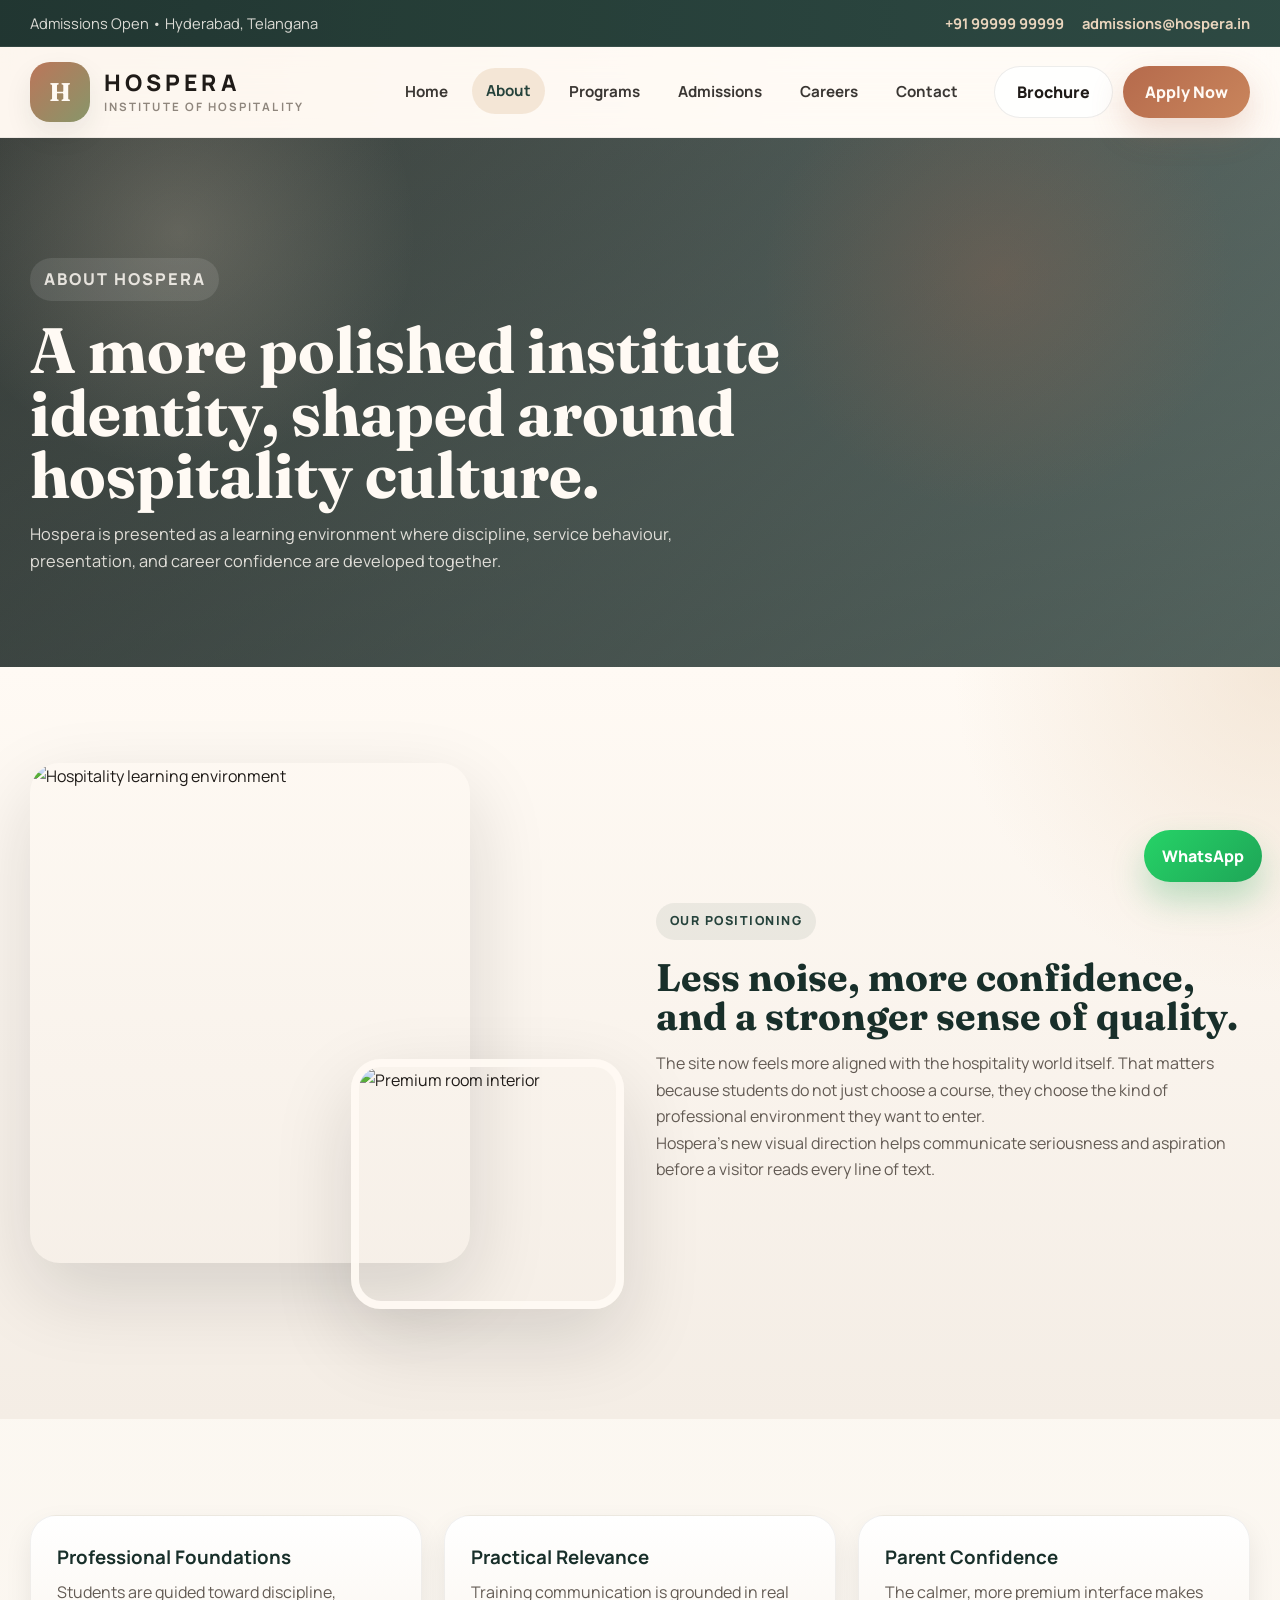
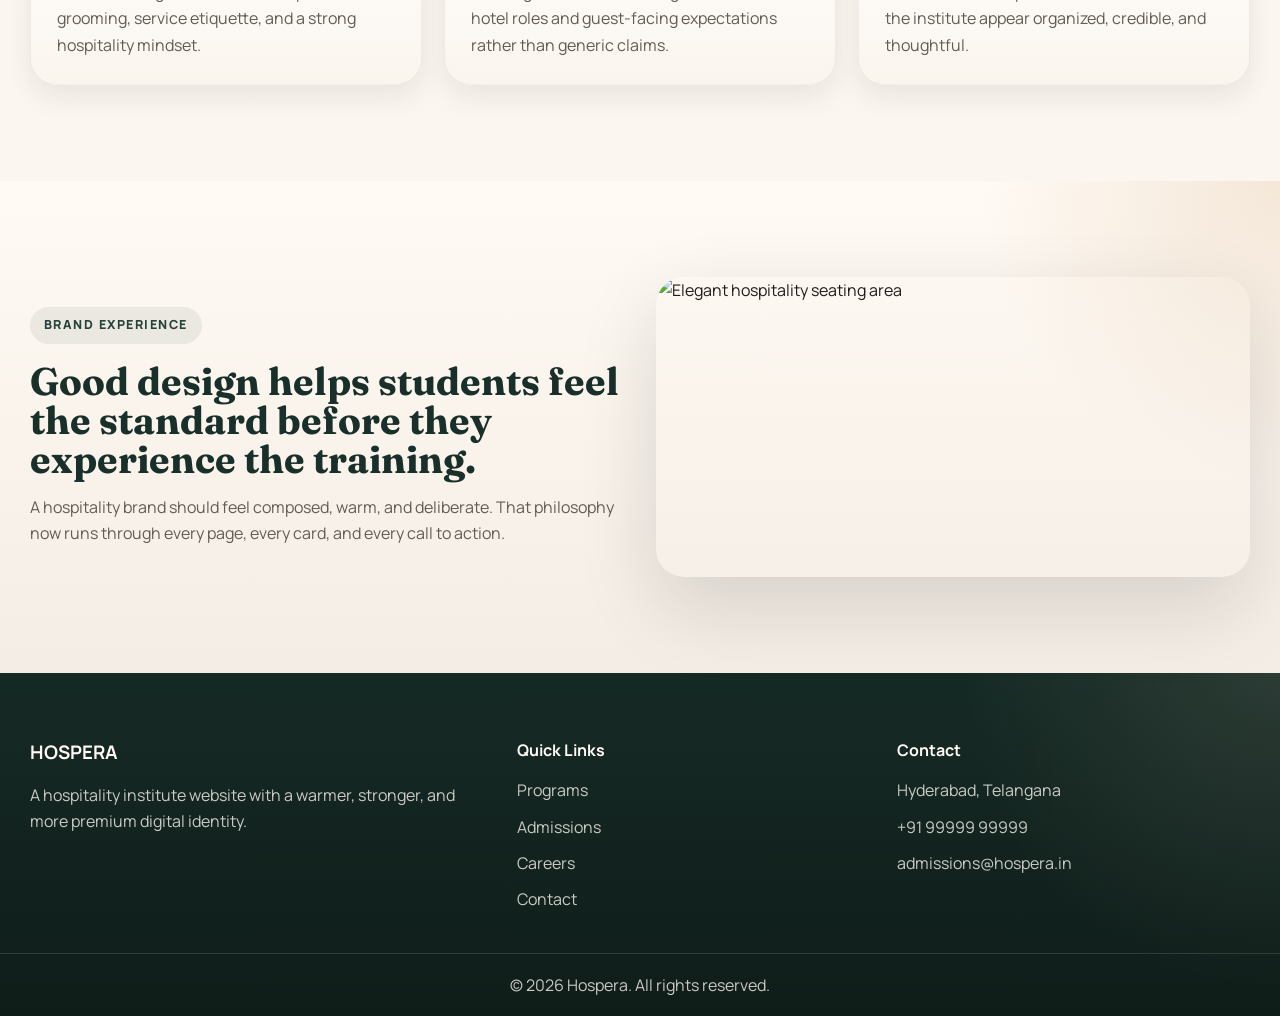
==== about.html @ 43d23ce6 "Add files via upload" ====
<!DOCTYPE html>
<html lang="en">
<head>
  <meta charset="UTF-8" />
  <meta name="viewport" content="width=device-width, initial-scale=1.0" />
  <title>About | Hospera</title>
  <meta name="description" content="Learn about Hospera's hospitality-first learning approach, premium institute positioning, and student development focus." />
  <link rel="preconnect" href="https://fonts.googleapis.com" />
  <link rel="preconnect" href="https://fonts.gstatic.com" crossorigin />
  <link href="https://fonts.googleapis.com/css2?family=Fraunces:wght@600;700&family=Manrope:wght@400;500;600;700;800&display=swap" rel="stylesheet" />
  <link rel="stylesheet" href="style.css" />
</head>
<body>
  <div class="topbar">
    <div class="container topbar-inner">
      <div>Admissions Open &bull; Hyderabad, Telangana</div>
      <div class="topbar-links">
        <a href="tel:+919999999999">+91 99999 99999</a>
        <a href="mailto:admissions@hospera.in">admissions@hospera.in</a>
      </div>
    </div>
  </div>

  <header class="site-header" id="siteHeader">
    <div class="container navbar">
      <a href="index.html" class="brand" aria-label="Hospera Home">
        <span class="brand-mark">H</span>
        <span class="brand-copy">
          <span class="brand-title">HOSPERA</span>
          <span class="brand-subtitle">Institute of Hospitality</span>
        </span>
      </a>
      <button class="nav-toggle" id="navToggle" aria-label="Toggle navigation" aria-expanded="false">
        <span></span><span></span><span></span>
      </button>
      <nav class="nav-menu" id="navMenu">
        <a href="index.html">Home</a>
        <a href="about.html" class="active">About</a>
        <a href="programs.html">Programs</a>
        <a href="admissions.html">Admissions</a>
        <a href="careers.html">Careers</a>
        <a href="contact.html">Contact</a>
        <div class="nav-actions">
          <a href="contact.html" class="btn btn-secondary">Brochure</a>
          <a href="contact.html" class="btn btn-primary">Apply Now</a>
        </div>
      </nav>
    </div>
  </header>

  <main>
    <section class="page-hero">
      <div class="container page-hero-content reveal">
        <p class="eyebrow">About Hospera</p>
        <h1>A more polished institute identity, shaped around hospitality culture.</h1>
        <p>
          Hospera is presented as a learning environment where discipline, service behaviour, presentation, and career confidence are developed together.
        </p>
      </div>
    </section>

    <section class="section section-soft">
      <div class="container split-grid">
        <div class="image-composition reveal">
          <div class="image-large">
            <img src="https://images.unsplash.com/photo-1520250497591-112f2f40a3f4?auto=format&fit=crop&w=1400&q=80" alt="Hospitality learning environment" />
          </div>
          <div class="image-small">
            <img src="https://images.unsplash.com/photo-1522708323590-d24dbb6b0267?auto=format&fit=crop&w=1000&q=80" alt="Premium room interior" />
          </div>
        </div>

        <div class="content-panel reveal">
          <p class="eyebrow dark">Our Positioning</p>
          <h2>Less noise, more confidence, and a stronger sense of quality.</h2>
          <p>
            The site now feels more aligned with the hospitality world itself. That matters because students do not just choose a course,
            they choose the kind of professional environment they want to enter.
          </p>
          <p>
            Hospera's new visual direction helps communicate seriousness and aspiration before a visitor reads every line of text.
          </p>
        </div>
      </div>
    </section>

    <section class="section">
      <div class="container info-grid">
        <article class="info-card reveal">
          <h3>Professional Foundations</h3>
          <p>Students are guided toward discipline, grooming, service etiquette, and a strong hospitality mindset.</p>
        </article>
        <article class="info-card reveal">
          <h3>Practical Relevance</h3>
          <p>Training communication is grounded in real hotel roles and guest-facing expectations rather than generic claims.</p>
        </article>
        <article class="info-card reveal">
          <h3>Parent Confidence</h3>
          <p>The calmer, more premium interface makes the institute appear organized, credible, and thoughtful.</p>
        </article>
      </div>
    </section>

    <section class="section section-soft">
      <div class="container feature-banner reveal">
        <div class="feature-copy">
          <p class="eyebrow dark">Brand Experience</p>
          <h2>Good design helps students feel the standard before they experience the training.</h2>
          <p>
            A hospitality brand should feel composed, warm, and deliberate. That philosophy now runs through every page, every card,
            and every call to action.
          </p>
        </div>
        <div class="feature-image">
          <img src="https://images.unsplash.com/photo-1501117716987-c8e1ecb2107b?auto=format&fit=crop&w=1400&q=80" alt="Elegant hospitality seating area" />
        </div>
      </div>
    </section>
  </main>

  <a href="https://wa.me/919999999999" class="floating-whatsapp" target="_blank" rel="noopener noreferrer" aria-label="WhatsApp">WhatsApp</a>

  <footer class="site-footer">
    <div class="container footer-grid">
      <div>
        <h3>HOSPERA</h3>
        <p>A hospitality institute website with a warmer, stronger, and more premium digital identity.</p>
      </div>
      <div>
        <h4>Quick Links</h4>
        <ul>
          <li><a href="programs.html">Programs</a></li>
          <li><a href="admissions.html">Admissions</a></li>
          <li><a href="careers.html">Careers</a></li>
          <li><a href="contact.html">Contact</a></li>
        </ul>
      </div>
      <div>
        <h4>Contact</h4>
        <ul>
          <li>Hyderabad, Telangana</li>
          <li>+91 99999 99999</li>
          <li>admissions@hospera.in</li>
        </ul>
      </div>
    </div>
    <div class="footer-bottom">
      <p id="copyrightText">&copy; 2026 Hospera. All rights reserved.</p>
    </div>
  </footer>

  <script src="script.js"></script>
</body>
</html>
---- style.css ----
:root {
  --ink: #1f1b18;
  --forest: #25423b;
  --forest-deep: #182f2a;
  --clay: #b56a4c;
  --sand: #f5efe7;
  --linen: #fffaf4;
  --champagne: #ead5bd;
  --olive: #7d8d5d;
  --white: #ffffff;
  --muted: #635b54;
  --muted-soft: #8f867d;
  --border: rgba(31, 27, 24, 0.08);
  --shadow-xl: 0 30px 80px rgba(24, 22, 20, 0.14);
  --shadow-lg: 0 18px 48px rgba(24, 22, 20, 0.12);
  --shadow-md: 0 12px 28px rgba(24, 22, 20, 0.08);
  --radius-xl: 36px;
  --radius-lg: 26px;
  --radius-md: 18px;
  --radius-sm: 14px;
  --container: 1220px;
  --transition: 0.28s ease;
}

* {
  margin: 0;
  padding: 0;
  box-sizing: border-box;
}

html {
  scroll-behavior: smooth;
}

body {
  font-family: "Manrope", sans-serif;
  color: var(--ink);
  background:
    radial-gradient(circle at top left, rgba(234, 213, 189, 0.45), transparent 28%),
    linear-gradient(180deg, #fffdf9 0%, #f9f3eb 100%);
  line-height: 1.65;
  overflow-x: hidden;
}

body.menu-open {
  overflow: hidden;
}

img {
  display: block;
  max-width: 100%;
}

a {
  color: inherit;
  text-decoration: none;
}

button,
input,
textarea,
select {
  font: inherit;
}

ul {
  list-style: none;
}

.container {
  width: min(100% - 32px, var(--container));
  margin: 0 auto;
}

.topbar {
  position: relative;
  z-index: 20;
  background:
    linear-gradient(90deg, rgba(24, 47, 42, 0.96), rgba(37, 66, 59, 0.96));
  color: rgba(255, 250, 244, 0.84);
  border-bottom: 1px solid rgba(255, 255, 255, 0.08);
}

.topbar-inner {
  min-height: 46px;
  display: flex;
  align-items: center;
  justify-content: space-between;
  gap: 16px;
  font-size: 0.92rem;
}

.topbar-links {
  display: flex;
  gap: 18px;
  flex-wrap: wrap;
}

.topbar-links a {
  color: var(--champagne);
  font-weight: 700;
}

.site-header {
  position: sticky;
  top: 0;
  z-index: 1000;
  background: rgba(255, 250, 244, 0.72);
  backdrop-filter: blur(18px);
  border-bottom: 1px solid rgba(31, 27, 24, 0.06);
  transition: background var(--transition), box-shadow var(--transition), border-color var(--transition);
}

.site-header.scrolled {
  background: rgba(255, 250, 244, 0.92);
  box-shadow: 0 12px 36px rgba(31, 27, 24, 0.08);
  border-color: rgba(31, 27, 24, 0.09);
}

.navbar {
  min-height: 90px;
  display: flex;
  align-items: center;
  justify-content: space-between;
  gap: 28px;
}

.brand {
  display: flex;
  align-items: center;
  gap: 14px;
  z-index: 2;
}

.brand-mark {
  width: 60px;
  height: 60px;
  display: grid;
  place-items: center;
  border-radius: 20px;
  background:
    linear-gradient(135deg, rgba(181, 106, 76, 0.92), rgba(125, 141, 93, 0.92));
  color: var(--linen);
  font-family: "Fraunces", serif;
  font-size: 1.6rem;
  font-weight: 700;
  box-shadow: var(--shadow-md);
}

.brand-copy {
  display: flex;
  flex-direction: column;
  line-height: 1;
}

.brand-title {
  font-size: 1.42rem;
  letter-spacing: 0.18em;
  font-weight: 800;
}

.brand-subtitle {
  margin-top: 6px;
  font-size: 0.72rem;
  letter-spacing: 0.18em;
  text-transform: uppercase;
  color: var(--muted-soft);
  font-weight: 700;
}

.nav-toggle {
  display: none;
  width: 48px;
  height: 48px;
  border: none;
  border-radius: 16px;
  background: linear-gradient(135deg, var(--forest), var(--forest-deep));
  cursor: pointer;
}

.nav-toggle span {
  display: block;
  width: 22px;
  height: 2px;
  background: var(--white);
  margin: 4px auto;
}

.nav-menu {
  display: flex;
  align-items: center;
  gap: 10px;
}

.nav-menu > a {
  position: relative;
  padding: 10px 14px;
  font-size: 0.95rem;
  font-weight: 700;
  color: rgba(31, 27, 24, 0.88);
  border-radius: 999px;
  transition: color var(--transition), background var(--transition), transform var(--transition);
}

.nav-menu > a:hover,
.nav-menu > a.active {
  color: var(--forest);
  background: rgba(234, 213, 189, 0.52);
  transform: translateY(-1px);
}

.nav-actions {
  display: flex;
  gap: 10px;
  margin-left: 12px;
}

.btn {
  display: inline-flex;
  align-items: center;
  justify-content: center;
  min-height: 50px;
  padding: 12px 22px;
  border: none;
  border-radius: 999px;
  cursor: pointer;
  font-weight: 800;
  transition: transform var(--transition), box-shadow var(--transition), background var(--transition), color var(--transition);
}

.btn:hover {
  transform: translateY(-2px);
}

.btn-block {
  width: 100%;
}

.btn-primary {
  color: var(--linen);
  background: linear-gradient(135deg, var(--clay), #c9855c);
  box-shadow: 0 14px 34px rgba(181, 106, 76, 0.24);
}

.btn-secondary {
  color: var(--ink);
  background: rgba(255, 255, 255, 0.82);
  border: 1px solid rgba(31, 27, 24, 0.08);
}

.btn-light {
  color: var(--linen);
  background: rgba(255, 255, 255, 0.12);
  border: 1px solid rgba(255, 255, 255, 0.16);
  backdrop-filter: blur(12px);
}

.btn-dark {
  color: var(--linen);
  background: linear-gradient(135deg, var(--forest), var(--forest-deep));
  box-shadow: 0 14px 34px rgba(37, 66, 59, 0.22);
}

.hero,
.page-hero {
  position: relative;
  overflow: hidden;
  isolation: isolate;
}

.hero::before,
.page-hero::before {
  content: "";
  position: absolute;
  inset: 0;
  background:
    linear-gradient(135deg, rgba(20, 28, 26, 0.82), rgba(37, 66, 59, 0.68)),
    url("https://images.unsplash.com/photo-1505693416388-ac5ce068fe85?auto=format&fit=crop&w=2000&q=80")
    center/cover no-repeat;
  transform: scale(1.04);
  z-index: -2;
}

.hero::after,
.page-hero::after {
  content: "";
  position: absolute;
  inset: 0;
  background:
    radial-gradient(circle at 14% 18%, rgba(234, 213, 189, 0.22), transparent 20%),
    radial-gradient(circle at 78% 26%, rgba(181, 106, 76, 0.22), transparent 22%),
    linear-gradient(180deg, rgba(20, 28, 26, 0.12), rgba(20, 28, 26, 0.28));
  z-index: -1;
}

.hero-home {
  min-height: calc(100vh - 46px);
  display: flex;
  align-items: center;
}

.page-hero {
  padding: 120px 0 92px;
}

.hero-grid {
  position: relative;
  display: grid;
  grid-template-columns: minmax(0, 1.1fr) minmax(320px, 0.9fr);
  gap: 34px;
  align-items: end;
  padding: 72px 0 84px;
}

.hero-overlay {
  position: absolute;
  inset: 0;
  background:
    radial-gradient(circle at top left, rgba(255, 255, 255, 0.08), transparent 24%),
    linear-gradient(90deg, transparent, rgba(255, 255, 255, 0.03));
}

.hero-content,
.page-hero-content {
  position: relative;
  z-index: 1;
}

.hero-content h1,
.page-hero-content h1,
.content-panel h2,
.section-head h2,
.editorial-card h2,
.outcomes-copy h2,
.feature-copy h2,
.pricing-main h2,
.contact-info h2,
.cta-banner h2 {
  font-family: "Fraunces", serif;
}

.hero-content h1 {
  max-width: 780px;
  font-size: clamp(3rem, 5.8vw, 5.6rem);
  line-height: 0.96;
  color: var(--linen);
  margin-bottom: 20px;
}

.page-hero-content h1 {
  max-width: 760px;
  font-size: clamp(2.8rem, 5vw, 4.3rem);
  line-height: 0.98;
  color: var(--linen);
  margin-bottom: 14px;
}

.hero-text,
.page-hero-content p {
  max-width: 700px;
  color: rgba(255, 250, 244, 0.84);
  font-size: 1.02rem;
}

.eyebrow {
  display: inline-flex;
  align-items: center;
  gap: 8px;
  padding: 8px 14px;
  border-radius: 999px;
  background: rgba(255, 255, 255, 0.1);
  color: var(--champagne);
  font-size: 0.78rem;
  font-weight: 800;
  letter-spacing: 0.12em;
  text-transform: uppercase;
  margin-bottom: 18px;
}

.eyebrow.dark {
  background: rgba(37, 66, 59, 0.08);
  color: var(--forest);
}

.eyebrow.light {
  background: rgba(255, 255, 255, 0.12);
  color: var(--champagne);
}

.hero-actions,
.hero-tags,
.cta-actions {
  display: flex;
  flex-wrap: wrap;
  gap: 12px;
}

.hero-actions {
  margin-top: 30px;
}

.hero-tags {
  margin-top: 22px;
}

.hero-tags span {
  padding: 10px 14px;
  border-radius: 999px;
  background: rgba(255, 250, 244, 0.08);
  border: 1px solid rgba(255, 250, 244, 0.12);
  color: rgba(255, 250, 244, 0.92);
  font-size: 0.88rem;
  font-weight: 700;
}

.hero-metrics {
  display: grid;
  grid-template-columns: repeat(3, minmax(0, 1fr));
  gap: 14px;
  margin-top: 28px;
  max-width: 720px;
}

.hero-metric {
  padding: 16px 18px;
  border-radius: 22px;
  background: rgba(255, 250, 244, 0.08);
  border: 1px solid rgba(255, 250, 244, 0.12);
  backdrop-filter: blur(14px);
}

.hero-metric strong {
  display: block;
  color: var(--linen);
  font-size: 1.15rem;
  margin-bottom: 4px;
}

.hero-metric span {
  color: rgba(255, 250, 244, 0.78);
  font-size: 0.92rem;
}

.hero-card {
  position: relative;
  border-radius: var(--radius-xl);
  padding: 32px;
  background:
    linear-gradient(180deg, rgba(255, 250, 244, 0.96), rgba(250, 242, 232, 0.96));
  box-shadow: var(--shadow-xl);
  border: 1px solid rgba(255, 255, 255, 0.42);
}

.hero-card::before {
  content: "";
  position: absolute;
  inset: 18px;
  border-radius: calc(var(--radius-xl) - 12px);
  border: 1px solid rgba(37, 66, 59, 0.08);
  pointer-events: none;
}

.badge,
.chip {
  display: inline-block;
  padding: 8px 12px;
  border-radius: 999px;
  background: rgba(37, 66, 59, 0.08);
  color: var(--forest);
  font-size: 0.78rem;
  font-weight: 800;
  margin-bottom: 14px;
}

.hero-card h2 {
  font-family: "Fraunces", serif;
  font-size: 1.9rem;
  line-height: 1.05;
  color: var(--forest-deep);
  margin-bottom: 12px;
}

.hero-card p,
.content-panel p,
.program-body p,
.editorial-card p,
.outcomes-copy p,
.feature-copy p,
.pricing-main p,
.contact-info p,
.info-card p,
.timeline-card p,
.faq-card p,
.contact-card span,
.quote-support,
.stat-card p,
.signature-card p {
  color: var(--muted);
}

.check-list {
  display: grid;
  gap: 10px;
  margin: 18px 0 24px;
}

.check-list li {
  position: relative;
  padding-left: 24px;
  font-weight: 700;
  color: var(--forest-deep);
}

.check-list li::before {
  content: "\2713";
  position: absolute;
  left: 0;
  color: var(--clay);
}

.dark-check li {
  color: var(--ink);
}

.section {
  position: relative;
  padding: 96px 0;
}

.section-soft {
  background:
    radial-gradient(circle at top right, rgba(234, 213, 189, 0.5), transparent 22%),
    linear-gradient(180deg, #fffaf4 0%, #f4ede5 100%);
}

.section-dark {
  background:
    radial-gradient(circle at top left, rgba(234, 213, 189, 0.12), transparent 18%),
    linear-gradient(180deg, #17312b 0%, #0f211d 100%);
}

.section-head {
  max-width: 780px;
  margin-bottom: 44px;
}

.section-head.centered {
  margin-inline: auto;
  text-align: center;
}

.section-head h2 {
  color: var(--linen);
  font-size: clamp(2.2rem, 3.4vw, 3.3rem);
  line-height: 1.02;
  margin-bottom: 12px;
}

.section-head p {
  color: rgba(255, 250, 244, 0.8);
}

.stats-section {
  margin-top: -56px;
  position: relative;
  z-index: 5;
}

.stats-grid {
  display: grid;
  grid-template-columns: repeat(4, minmax(0, 1fr));
  gap: 18px;
}

.stat-card {
  padding: 28px 24px;
  border-radius: 24px;
  background: rgba(255, 250, 244, 0.88);
  border: 1px solid rgba(255, 255, 255, 0.56);
  backdrop-filter: blur(12px);
  box-shadow: var(--shadow-lg);
}

.stat-card h3 {
  font-family: "Fraunces", serif;
  color: var(--forest-deep);
  font-size: 1.55rem;
  margin-bottom: 8px;
}

.split-grid,
.contact-grid,
.outcomes-grid-wrap,
.feature-banner,
.pricing-box {
  display: grid;
  grid-template-columns: 1fr 1fr;
  gap: 32px;
  align-items: center;
}

.image-composition {
  position: relative;
  min-height: 560px;
}

.image-large,
.image-small {
  overflow: hidden;
  border-radius: 30px;
  box-shadow: var(--shadow-xl);
}

.image-large {
  width: 74%;
  height: 500px;
}

.image-small {
  position: absolute;
  width: 46%;
  height: 250px;
  right: 0;
  bottom: 14px;
  border: 8px solid rgba(255, 250, 244, 0.94);
}

.image-large img,
.image-small img,
.program-image img,
.editorial-image img,
.feature-image img {
  width: 100%;
  height: 100%;
  object-fit: cover;
  transition: transform 0.8s ease;
}

.image-large:hover img,
.image-small:hover img,
.program-card:hover img,
.editorial-image:hover img,
.feature-image:hover img {
  transform: scale(1.05);
}

.content-panel h2,
.editorial-card h2,
.outcomes-copy h2,
.feature-copy h2,
.pricing-main h2,
.contact-info h2 {
  color: var(--forest-deep);
  font-size: clamp(2.2rem, 3vw, 3rem);
  line-height: 1.02;
  margin-bottom: 14px;
}

.mini-points {
  display: grid;
  gap: 16px;
  margin-top: 24px;
}

.mini-point {
  display: flex;
  gap: 14px;
  padding: 18px;
  border-radius: 20px;
  background: rgba(255, 255, 255, 0.72);
  border: 1px solid rgba(37, 66, 59, 0.08);
  box-shadow: var(--shadow-md);
}

.mini-point span {
  width: 46px;
  height: 46px;
  display: grid;
  place-items: center;
  border-radius: 14px;
  background: rgba(181, 106, 76, 0.12);
  color: var(--clay);
  font-weight: 800;
  flex-shrink: 0;
}

.mini-point h3,
.info-card h3,
.timeline-card h3,
.faq-card h3,
.contact-form h3,
.admission-step h3,
.signature-card h3 {
  color: var(--forest-deep);
  margin-bottom: 6px;
}

.program-grid,
.info-grid,
.timeline-grid,
.faq-grid,
.admission-grid,
.signature-grid {
  display: grid;
  gap: 22px;
}

.program-grid,
.info-grid,
.timeline-grid,
.faq-grid,
.admission-grid {
  grid-template-columns: repeat(3, minmax(0, 1fr));
}

.signature-grid {
  grid-template-columns: repeat(3, minmax(0, 1fr));
}

.program-card {
  display: flex;
  flex-direction: column;
  min-height: 100%;
  border-radius: 28px;
  overflow: hidden;
  background: linear-gradient(180deg, rgba(255, 250, 244, 0.98), rgba(248, 240, 229, 0.98));
  box-shadow: var(--shadow-xl);
  border: 1px solid rgba(255, 255, 255, 0.18);
  transition: transform var(--transition), box-shadow var(--transition);
}

.program-card:hover,
.editorial-card:hover,
.info-card:hover,
.timeline-card:hover,
.faq-card:hover,
.contact-card:hover,
.admission-step:hover,
.signature-card:hover {
  transform: translateY(-6px);
  box-shadow: 0 26px 56px rgba(24, 22, 20, 0.14);
}

.program-image {
  height: 250px;
  overflow: hidden;
}

.program-body {
  padding: 24px;
}

.program-body h3 {
  color: var(--forest-deep);
  font-size: 1.26rem;
  margin-bottom: 10px;
}

.program-note {
  margin-top: 32px;
  text-align: center;
  color: rgba(255, 250, 244, 0.78);
}

.center-actions {
  margin-top: 32px;
  text-align: center;
}

.editorial-grid {
  display: grid;
  grid-template-columns: 1fr 1fr;
  gap: 22px;
}

.editorial-card,
.quote-card,
.info-card,
.timeline-card,
.faq-card,
.contact-card,
.admission-step,
.signature-card {
  padding: 26px;
  border-radius: 26px;
  background: linear-gradient(180deg, rgba(255, 255, 255, 0.94), rgba(250, 244, 236, 0.94));
  border: 1px solid rgba(31, 27, 24, 0.06);
  box-shadow: var(--shadow-md);
  transition: transform var(--transition), box-shadow var(--transition);
}

.editorial-image,
.feature-image {
  min-height: 300px;
  overflow: hidden;
  border-radius: 28px;
  box-shadow: var(--shadow-xl);
}

.quote-card {
  display: flex;
  flex-direction: column;
  justify-content: center;
  background:
    linear-gradient(135deg, rgba(37, 66, 59, 0.98), rgba(24, 47, 42, 0.98));
}

.quote-card blockquote {
  font-family: "Fraunces", serif;
  color: var(--linen);
  font-size: 2rem;
  line-height: 1.12;
}

.quote-support {
  margin-top: 14px;
  color: rgba(255, 250, 244, 0.72);
}

.signature-card {
  background: rgba(255, 250, 244, 0.9);
}

.signature-card p {
  margin-top: 10px;
}

.outcomes-grid {
  display: grid;
  grid-template-columns: repeat(2, minmax(0, 1fr));
  gap: 16px;
}

.outcome-card {
  padding: 22px;
  border-radius: 22px;
  background:
    linear-gradient(135deg, rgba(37, 66, 59, 0.96), rgba(24, 47, 42, 0.96));
  color: var(--linen);
  font-weight: 800;
  box-shadow: var(--shadow-md);
}

.cta-banner {
  display: flex;
  align-items: center;
  justify-content: space-between;
  gap: 24px;
  padding: 38px;
  border-radius: 32px;
  background:
    radial-gradient(circle at top right, rgba(234, 213, 189, 0.16), transparent 24%),
    linear-gradient(135deg, var(--forest), var(--forest-deep));
  box-shadow: var(--shadow-xl);
  color: var(--linen);
}

.cta-banner h2 {
  font-size: clamp(2.2rem, 3vw, 3rem);
  line-height: 1.02;
  margin-bottom: 8px;
}

.cta-banner p {
  color: rgba(255, 250, 244, 0.8);
}

.admission-step span {
  width: 44px;
  height: 44px;
  display: grid;
  place-items: center;
  border-radius: 50%;
  background: linear-gradient(135deg, var(--clay), #ce8c65);
  color: var(--linen);
  font-weight: 800;
  margin-bottom: 14px;
}

.price-row {
  display: flex;
  align-items: baseline;
  gap: 14px;
  flex-wrap: wrap;
  margin: 18px 0 10px;
}

.old-price {
  color: var(--muted-soft);
  text-decoration: line-through;
  font-size: 1.5rem;
  font-weight: 800;
}

.new-price {
  color: var(--forest-deep);
  font-size: 2.6rem;
  font-weight: 800;
}

.pricing-note {
  font-size: 0.97rem;
}

.contact-cards {
  display: grid;
  gap: 16px;
  margin-top: 22px;
}

.contact-card strong {
  display: block;
  margin-bottom: 6px;
  color: var(--forest-deep);
}

.contact-form {
  padding: 30px;
  border-radius: 28px;
  background: linear-gradient(180deg, rgba(255, 255, 255, 0.98), rgba(248, 241, 233, 0.98));
  border: 1px solid rgba(31, 27, 24, 0.06);
  box-shadow: var(--shadow-xl);
}

.contact-form label {
  display: block;
  margin-top: 14px;
  margin-bottom: 8px;
  color: var(--forest-deep);
  font-weight: 700;
}

.contact-form input,
.contact-form textarea,
.contact-form select {
  width: 100%;
  padding: 14px 15px;
  border-radius: 14px;
  border: 1px solid rgba(31, 27, 24, 0.12);
  background: rgba(255, 255, 255, 0.88);
  outline: none;
  transition: border-color var(--transition), box-shadow var(--transition), background var(--transition);
}

.contact-form input:focus,
.contact-form textarea:focus,
.contact-form select:focus {
  border-color: rgba(181, 106, 76, 0.58);
  box-shadow: 0 0 0 4px rgba(181, 106, 76, 0.12);
  background: var(--white);
}

.form-message {
  min-height: 20px;
  margin-top: 14px;
  font-weight: 800;
}

.site-footer {
  padding-top: 64px;
  background:
    radial-gradient(circle at top right, rgba(234, 213, 189, 0.1), transparent 24%),
    linear-gradient(180deg, #162a25 0%, #0f1d19 100%);
  color: rgba(255, 250, 244, 0.78);
}

.footer-grid {
  display: grid;
  grid-template-columns: 1.3fr 1fr 1fr;
  gap: 28px;
}

.site-footer h3,
.site-footer h4 {
  color: var(--linen);
  margin-bottom: 14px;
}

.site-footer li {
  margin-bottom: 10px;
}

.footer-bottom {
  margin-top: 30px;
  padding: 18px 0;
  text-align: center;
  border-top: 1px solid rgba(255, 250, 244, 0.12);
}

.floating-whatsapp {
  position: fixed;
  right: 18px;
  bottom: 18px;
  z-index: 1200;
  padding: 13px 18px;
  border-radius: 999px;
  background: linear-gradient(135deg, #26d367, #1ea557);
  color: var(--white);
  font-weight: 800;
  box-shadow: 0 18px 34px rgba(30, 165, 87, 0.28);
}

.reveal {
  opacity: 0;
  transform: translateY(28px);
  transition: opacity 0.8s ease, transform 0.8s ease;
}

.reveal.active {
  opacity: 1;
  transform: translateY(0);
}

@media (max-width: 1100px) {
  .hero-grid,
  .split-grid,
  .contact-grid,
  .outcomes-grid-wrap,
  .feature-banner,
  .pricing-box,
  .footer-grid,
  .cta-banner {
    grid-template-columns: 1fr;
    align-items: flex-start;
  }

  .stats-grid,
  .program-grid,
  .info-grid,
  .timeline-grid,
  .faq-grid,
  .admission-grid,
  .signature-grid {
    grid-template-columns: repeat(2, minmax(0, 1fr));
  }

  .hero-metrics {
    grid-template-columns: 1fr;
    max-width: 420px;
  }

  .nav-toggle {
    display: block;
  }

  .nav-menu {
    position: fixed;
    top: 92px;
    left: 16px;
    right: 16px;
    display: none;
    flex-direction: column;
    align-items: stretch;
    background: rgba(255, 250, 244, 0.98);
    border: 1px solid rgba(31, 27, 24, 0.08);
    border-radius: 24px;
    box-shadow: var(--shadow-xl);
    padding: 18px;
  }

  .nav-menu.open {
    display: flex;
  }

  .nav-actions {
    margin-left: 0;
    margin-top: 10px;
    flex-direction: column;
  }

  .nav-actions .btn {
    width: 100%;
  }
}

@media (max-width: 768px) {
  .topbar-inner {
    justify-content: center;
    text-align: center;
  }

  .topbar-links {
    display: none;
  }

  .hero-grid,
  .stats-grid,
  .program-grid,
  .info-grid,
  .timeline-grid,
  .faq-grid,
  .editorial-grid,
  .outcomes-grid,
  .admission-grid,
  .signature-grid {
    grid-template-columns: 1fr;
  }

  .hero-home {
    min-height: auto;
  }

  .hero-grid {
    padding: 54px 0 72px;
  }

  .hero-content h1 {
    font-size: 2.85rem;
  }

  .page-hero {
    padding: 104px 0 76px;
  }

  .image-composition {
    min-height: 400px;
  }

  .image-large {
    width: 80%;
    height: 320px;
  }

  .image-small {
    width: 48%;
    height: 180px;
  }

  .hero-card,
  .contact-form,
  .cta-banner,
  .program-body,
  .editorial-card,
  .quote-card,
  .info-card,
  .timeline-card,
  .faq-card,
  .contact-card,
  .admission-step,
  .signature-card {
    padding: 22px;
  }

  .hero-actions .btn,
  .cta-actions .btn,
  .btn-block {
    width: 100%;
  }

  .floating-whatsapp {
    right: 14px;
    bottom: 14px;
    padding: 12px 16px;
  }
}
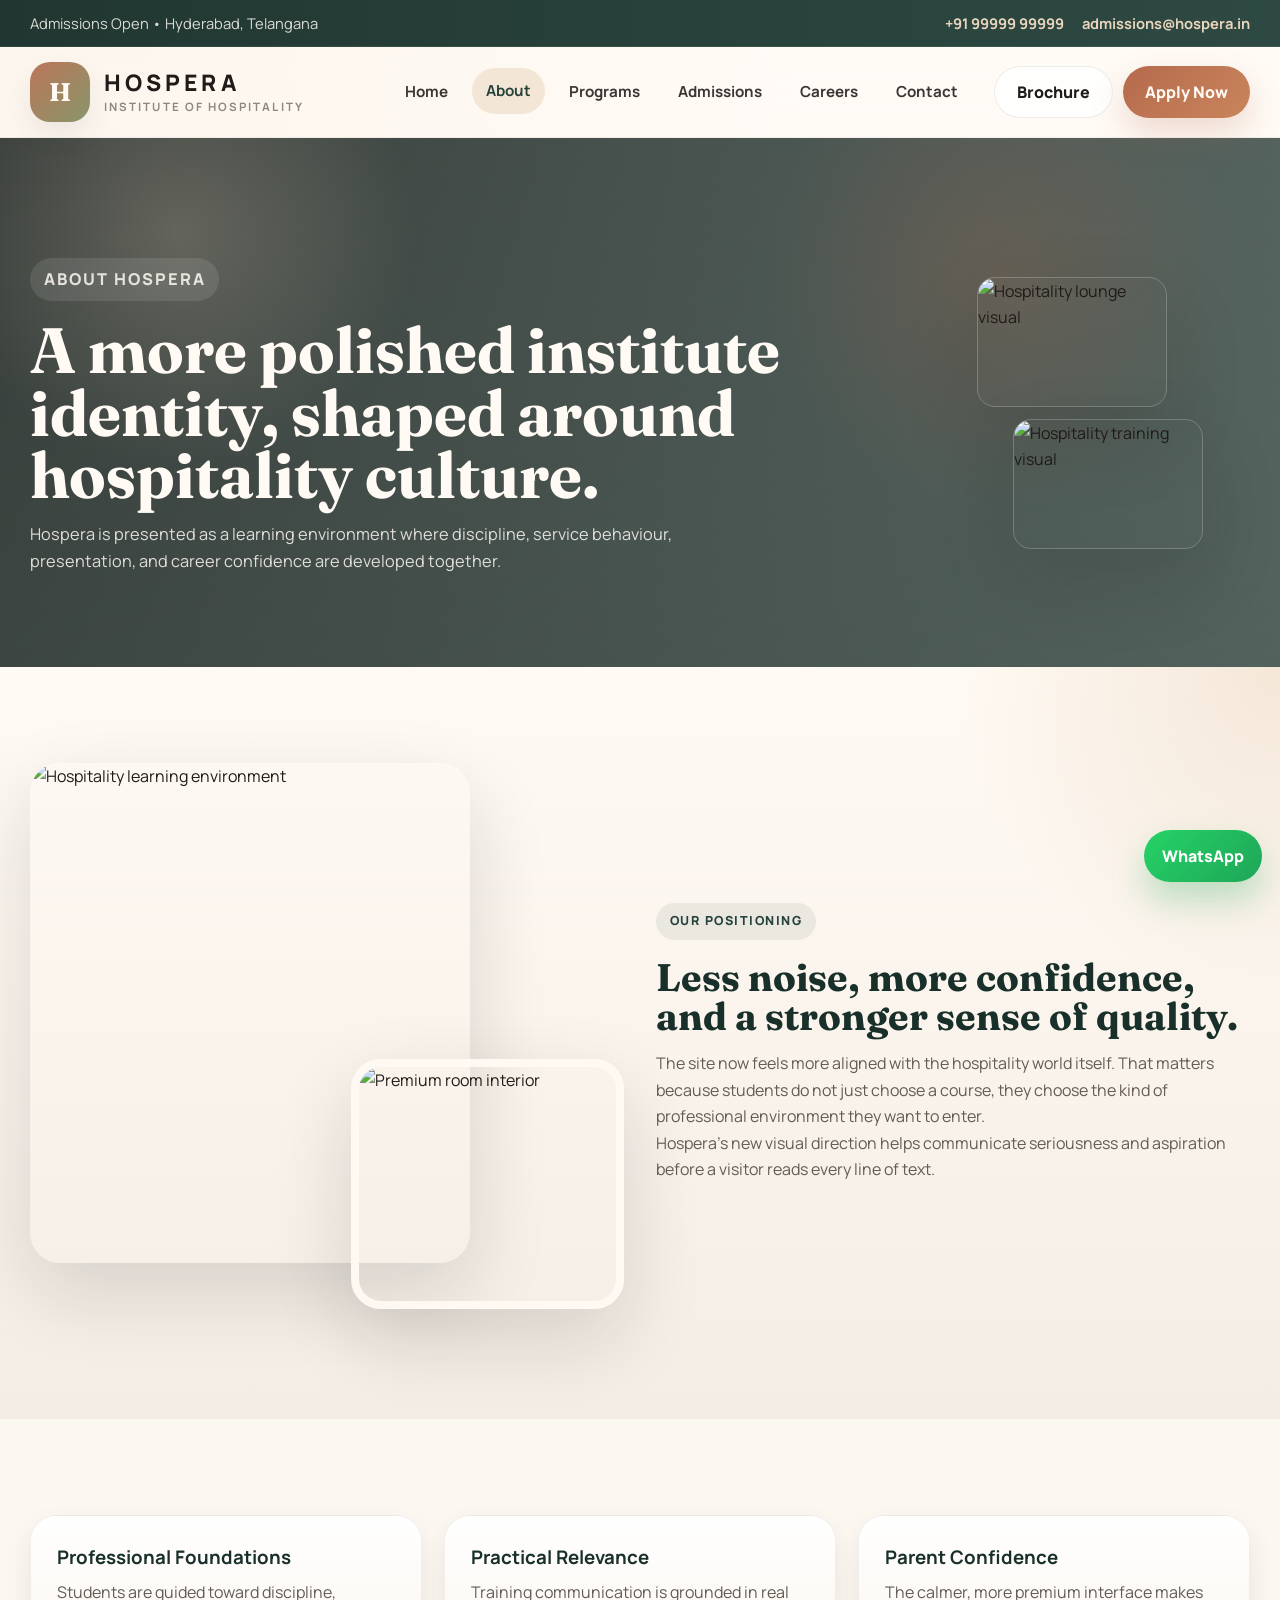
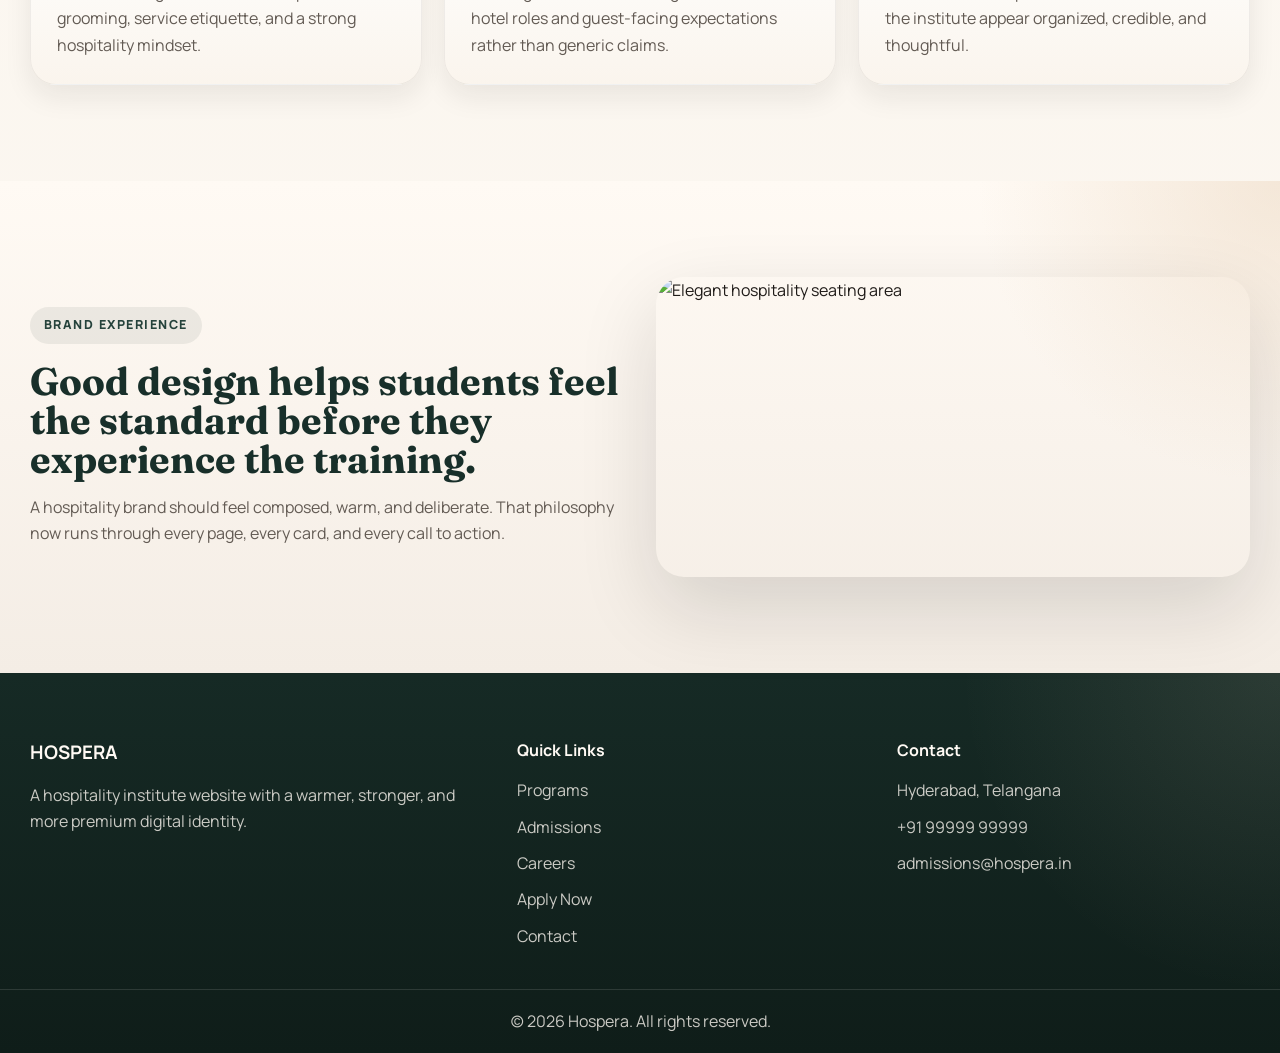
==== commit 0a8eec1f: "Add files via upload" ====
--- a/about.html
+++ b/about.html
@@ -10,7 +10,7 @@
   <link href="https://fonts.googleapis.com/css2?family=Fraunces:wght@600;700&family=Manrope:wght@400;500;600;700;800&display=swap" rel="stylesheet" />
   <link rel="stylesheet" href="style.css" />
 </head>
-<body>
+<body class="page-about">
   <div class="topbar">
     <div class="container topbar-inner">
       <div>Admissions Open &bull; Hyderabad, Telangana</div>
@@ -42,7 +42,7 @@
         <a href="contact.html">Contact</a>
         <div class="nav-actions">
           <a href="contact.html" class="btn btn-secondary">Brochure</a>
-          <a href="contact.html" class="btn btn-primary">Apply Now</a>
+          <a href="apply.html" class="btn btn-primary">Apply Now</a>
         </div>
       </nav>
     </div>
@@ -50,6 +50,14 @@
 
   <main>
     <section class="page-hero">
+      <div class="page-hero-images">
+        <div class="page-hero-thumb thumb-left parallax-layer" data-speed="0.08">
+          <img src="https://images.unsplash.com/photo-1501117716987-c8e1ecb2107b?auto=format&fit=crop&w=1000&q=80" alt="Hospitality lounge visual" />
+        </div>
+        <div class="page-hero-thumb thumb-right parallax-layer" data-speed="0.12">
+          <img src="https://images.unsplash.com/photo-1522798514-97ceb8c4f1c8?auto=format&fit=crop&w=1000&q=80" alt="Hospitality training visual" />
+        </div>
+      </div>
       <div class="container page-hero-content reveal">
         <p class="eyebrow">About Hospera</p>
         <h1>A more polished institute identity, shaped around hospitality culture.</h1>
@@ -132,6 +140,7 @@
           <li><a href="programs.html">Programs</a></li>
           <li><a href="admissions.html">Admissions</a></li>
           <li><a href="careers.html">Careers</a></li>
+          <li><a href="apply.html">Apply Now</a></li>
           <li><a href="contact.html">Contact</a></li>
         </ul>
       </div>
--- a/style.css
+++ b/style.css
@@ -1011,6 +1011,200 @@
   transform: translateY(0);
 }
 
+.home-page .hero-content h1 {
+  max-width: 760px;
+  font-size: clamp(2.7rem, 4.7vw, 4.5rem);
+  line-height: 1.02;
+  letter-spacing: -0.03em;
+}
+
+.home-page .hero-grid {
+  align-items: center;
+}
+
+.home-page .hero-card h2 {
+  font-size: 1.55rem;
+  line-height: 1.14;
+}
+
+.home-hero-grid {
+  gap: 42px;
+}
+
+.home-hero-text {
+  max-width: 640px;
+  font-size: 1.03rem;
+  line-height: 1.78;
+}
+
+.hero-points {
+  display: flex;
+  flex-wrap: wrap;
+  gap: 12px;
+  margin-top: 24px;
+}
+
+.hero-points span {
+  padding: 10px 14px;
+  border-radius: 999px;
+  background: rgba(255, 250, 244, 0.08);
+  border: 1px solid rgba(255, 250, 244, 0.1);
+  color: rgba(255, 250, 244, 0.88);
+  font-size: 0.9rem;
+  font-weight: 700;
+}
+
+.course-card {
+  max-width: 440px;
+  margin-left: auto;
+}
+
+.course-card-grid {
+  display: grid;
+  grid-template-columns: repeat(2, minmax(0, 1fr));
+  gap: 14px;
+  margin: 20px 0 24px;
+}
+
+.course-card-grid div {
+  padding: 16px;
+  border-radius: 18px;
+  background: rgba(255, 255, 255, 0.58);
+  border: 1px solid rgba(37, 66, 59, 0.08);
+}
+
+.course-card-grid strong {
+  display: block;
+  color: var(--forest-deep);
+  font-size: 0.88rem;
+  margin-bottom: 4px;
+}
+
+.course-card-grid span {
+  color: var(--muted);
+  font-size: 0.95rem;
+  font-weight: 700;
+}
+
+.home-summary-section {
+  padding-top: 34px;
+}
+
+.home-summary-grid {
+  display: grid;
+  grid-template-columns: repeat(3, minmax(0, 1fr));
+  gap: 18px;
+}
+
+.home-summary-card,
+.curriculum-card,
+.seo-card {
+  padding: 26px;
+  border-radius: 24px;
+  background: rgba(255, 255, 255, 0.9);
+  border: 1px solid rgba(31, 27, 24, 0.06);
+  box-shadow: var(--shadow-md);
+}
+
+.home-summary-card strong,
+.curriculum-card h3,
+.seo-card h3 {
+  display: block;
+  color: var(--forest-deep);
+  font-size: 1.1rem;
+  margin-bottom: 10px;
+}
+
+.home-summary-card p,
+.curriculum-card p,
+.seo-card p,
+.home-section-head p,
+.seo-copy p {
+  color: var(--muted);
+}
+
+.home-focus-grid,
+.seo-grid {
+  display: grid;
+  grid-template-columns: minmax(0, 1fr) minmax(0, 1fr);
+  gap: 32px;
+  align-items: center;
+}
+
+.home-image-panel {
+  overflow: hidden;
+  border-radius: 30px;
+  min-height: 520px;
+  box-shadow: var(--shadow-xl);
+}
+
+.home-image-panel img {
+  width: 100%;
+  height: 100%;
+  object-fit: cover;
+}
+
+.feature-list {
+  display: grid;
+  gap: 12px;
+  margin-top: 22px;
+}
+
+.feature-list li {
+  position: relative;
+  padding-left: 24px;
+  color: var(--forest-deep);
+  font-weight: 700;
+}
+
+.feature-list li::before {
+  content: "\2713";
+  position: absolute;
+  left: 0;
+  color: var(--clay);
+}
+
+.home-section-head {
+  max-width: 760px;
+  margin-bottom: 36px;
+}
+
+.home-section-head h2,
+.seo-copy h2 {
+  font-family: "Fraunces", serif;
+  color: var(--forest-deep);
+  font-size: clamp(2rem, 3vw, 2.9rem);
+  line-height: 1.08;
+  margin-bottom: 12px;
+}
+
+.home-curriculum-grid {
+  display: grid;
+  grid-template-columns: repeat(3, minmax(0, 1fr));
+  gap: 20px;
+}
+
+.curriculum-card h3 {
+  font-family: "Fraunces", serif;
+  font-size: 1.28rem;
+}
+
+.home-single-course .section-head {
+  max-width: 820px;
+}
+
+.home-outcomes-grid {
+  grid-template-columns: repeat(3, minmax(0, 1fr));
+}
+
+.seo-card {
+  background: linear-gradient(180deg, rgba(255, 255, 255, 0.94), rgba(248, 241, 233, 0.94));
+}
+
+.compact-list {
+  margin-top: 18px;
+}
+
 @media (max-width: 1100px) {
   .hero-grid,
   .split-grid,
@@ -1071,6 +1265,22 @@
   .nav-actions .btn {
     width: 100%;
   }
+
+  .home-summary-grid,
+  .home-curriculum-grid,
+  .home-outcomes-grid {
+    grid-template-columns: repeat(2, minmax(0, 1fr));
+  }
+
+  .home-focus-grid,
+  .seo-grid {
+    grid-template-columns: 1fr;
+  }
+
+  .course-card {
+    max-width: none;
+    margin-left: 0;
+  }
 }
 
 @media (max-width: 768px) {
@@ -1106,6 +1316,10 @@
 
   .hero-content h1 {
     font-size: 2.85rem;
+  }
+
+  .home-page .hero-content h1 {
+    font-size: 2.4rem;
   }
 
   .page-hero {
@@ -1152,4 +1366,630 @@
     bottom: 14px;
     padding: 12px 16px;
   }
-}
+
+  .home-summary-grid,
+  .home-curriculum-grid,
+  .home-outcomes-grid,
+  .course-card-grid {
+    grid-template-columns: 1fr;
+  }
+
+  .hero-points {
+    flex-direction: column;
+  }
+
+  .home-image-panel {
+    min-height: 320px;
+  }
+}
+
+/* Home V2 index-only styling */
+.home-v2 {
+  font-family: "Sora", sans-serif;
+}
+
+.home-v2 h1,
+.home-v2 h2,
+.home-v2 h3,
+.home-v2 .section-head h2,
+.home-v2 .cta-banner h2 {
+  font-family: "Playfair Display", serif;
+  letter-spacing: -0.01em;
+}
+
+.home-v2 .hero-home {
+  min-height: min(940px, calc(100vh - 42px));
+}
+
+.home-v2 .hero-v2-grid {
+  position: relative;
+  display: grid;
+  grid-template-columns: minmax(0, 1.05fr) minmax(340px, 0.95fr);
+  gap: 42px;
+  align-items: center;
+  padding: 70px 0 88px;
+}
+
+.home-v2 .hero-v2-content h1 {
+  max-width: 720px;
+  font-size: clamp(2.6rem, 4.6vw, 4.35rem);
+  line-height: 1.02;
+  margin-bottom: 16px;
+  color: var(--linen);
+}
+
+.home-v2 .hero-v2-text {
+  max-width: 640px;
+  color: rgba(255, 250, 244, 0.88);
+  font-size: 1rem;
+  line-height: 1.78;
+}
+
+.home-v2 .hero-v2-list {
+  display: grid;
+  gap: 10px;
+  margin-top: 18px;
+}
+
+.home-v2 .hero-v2-list li {
+  position: relative;
+  padding-left: 22px;
+  color: rgba(255, 250, 244, 0.9);
+  font-size: 0.94rem;
+  font-weight: 600;
+}
+
+.home-v2 .hero-v2-list li::before {
+  content: "\2713";
+  position: absolute;
+  left: 0;
+  color: var(--champagne);
+}
+
+.home-v2 .hero-v2-meta {
+  display: flex;
+  flex-wrap: wrap;
+  gap: 10px;
+  margin-top: 22px;
+}
+
+.home-v2 .hero-v2-meta span {
+  padding: 10px 13px;
+  border-radius: 999px;
+  border: 1px solid rgba(255, 250, 244, 0.2);
+  background: rgba(255, 250, 244, 0.08);
+  color: rgba(255, 250, 244, 0.9);
+  font-size: 0.82rem;
+  font-weight: 700;
+}
+
+.home-v2 .hero-v2-visual {
+  position: relative;
+  min-height: 540px;
+}
+
+.home-v2 .hero-main-image {
+  width: 100%;
+  height: 100%;
+  min-height: 540px;
+  border-radius: 30px;
+  overflow: hidden;
+  box-shadow: var(--shadow-xl);
+}
+
+.home-v2 .hero-main-image img {
+  width: 100%;
+  height: 100%;
+  object-fit: cover;
+}
+
+.home-v2 .float-card {
+  position: absolute;
+  max-width: 260px;
+  padding: 16px 18px;
+  border-radius: 18px;
+  background: rgba(255, 255, 255, 0.94);
+  border: 1px solid rgba(31, 27, 24, 0.06);
+  box-shadow: var(--shadow-lg);
+  animation: floatY 6.4s ease-in-out infinite;
+}
+
+.home-v2 .float-card strong {
+  display: block;
+  color: var(--forest-deep);
+  font-size: 0.98rem;
+  margin-bottom: 6px;
+}
+
+.home-v2 .float-card p {
+  color: var(--muted);
+  font-size: 0.86rem;
+  line-height: 1.55;
+}
+
+.home-v2 .float-card-a {
+  left: -36px;
+  top: 34px;
+}
+
+.home-v2 .float-card-b {
+  right: -24px;
+  top: 220px;
+  animation-delay: 0.9s;
+}
+
+.home-v2 .float-card-c {
+  left: 24px;
+  bottom: 20px;
+  animation-delay: 1.8s;
+}
+
+.home-v2 .hero-orb {
+  position: absolute;
+  border-radius: 50%;
+  filter: blur(2px);
+  pointer-events: none;
+  opacity: 0.6;
+  transform: translate3d(0, var(--parallax-y, 0px), 0);
+}
+
+.home-v2 .orb-one {
+  width: 320px;
+  height: 320px;
+  left: -120px;
+  top: 80px;
+  background: radial-gradient(circle, rgba(234, 213, 189, 0.45), rgba(234, 213, 189, 0));
+}
+
+.home-v2 .orb-two {
+  width: 240px;
+  height: 240px;
+  right: 10%;
+  top: 18%;
+  background: radial-gradient(circle, rgba(181, 106, 76, 0.36), rgba(181, 106, 76, 0));
+}
+
+.home-v2 .orb-three {
+  width: 300px;
+  height: 300px;
+  right: -120px;
+  bottom: -80px;
+  background: radial-gradient(circle, rgba(125, 141, 93, 0.34), rgba(125, 141, 93, 0));
+}
+
+.home-v2 .home-proof-section {
+  padding-top: 48px;
+}
+
+.home-v2 .home-proof-grid {
+  display: grid;
+  grid-template-columns: repeat(3, minmax(0, 1fr));
+  gap: 20px;
+}
+
+.home-v2 .proof-card {
+  padding: 24px;
+  border-radius: 22px;
+  background: rgba(255, 255, 255, 0.9);
+  border: 1px solid rgba(31, 27, 24, 0.06);
+  box-shadow: var(--shadow-md);
+}
+
+.home-v2 .proof-card h3 {
+  font-size: 1.28rem;
+  color: var(--forest-deep);
+  margin-bottom: 10px;
+}
+
+.home-v2 .proof-card p {
+  font-size: 0.94rem;
+  color: var(--muted);
+}
+
+.home-v2 .home-info-grid,
+.home-v2 .seo-grid-v2 {
+  display: grid;
+  grid-template-columns: 1fr 1fr;
+  gap: 34px;
+  align-items: center;
+}
+
+.home-v2 .home-image-wrap {
+  min-height: 500px;
+  overflow: hidden;
+  border-radius: 28px;
+  box-shadow: var(--shadow-xl);
+}
+
+.home-v2 .home-image-wrap img {
+  width: 100%;
+  height: 100%;
+  object-fit: cover;
+}
+
+.home-v2 .home-info-copy h2,
+.home-v2 .home-section-head h2,
+.home-v2 .seo-copy h2 {
+  color: var(--forest-deep);
+  font-size: clamp(1.9rem, 3.1vw, 2.8rem);
+  line-height: 1.1;
+  margin-bottom: 12px;
+}
+
+.home-v2 .home-info-copy p,
+.home-v2 .home-section-head p,
+.home-v2 .seo-copy p {
+  color: var(--muted);
+}
+
+.home-v2 .roadmap-grid {
+  display: grid;
+  grid-template-columns: repeat(3, minmax(0, 1fr));
+  gap: 20px;
+}
+
+.home-v2 .roadmap-card,
+.home-v2 .career-step,
+.home-v2 .faq-home-card {
+  padding: 24px;
+  border-radius: 22px;
+  background: linear-gradient(180deg, rgba(255, 255, 255, 0.95), rgba(250, 244, 236, 0.95));
+  border: 1px solid rgba(31, 27, 24, 0.06);
+  box-shadow: var(--shadow-md);
+}
+
+.home-v2 .roadmap-card span {
+  display: inline-block;
+  margin-bottom: 10px;
+  padding: 7px 10px;
+  border-radius: 999px;
+  background: rgba(37, 66, 59, 0.09);
+  color: var(--forest);
+  font-size: 0.78rem;
+  font-weight: 800;
+  letter-spacing: 0.06em;
+  text-transform: uppercase;
+}
+
+.home-v2 .roadmap-card h3,
+.home-v2 .career-step h3,
+.home-v2 .faq-home-card h3 {
+  font-size: 1.18rem;
+  color: var(--forest-deep);
+  margin-bottom: 8px;
+}
+
+.home-v2 .roadmap-card p,
+.home-v2 .career-step p,
+.home-v2 .faq-home-card p {
+  font-size: 0.92rem;
+  color: var(--muted);
+}
+
+.home-v2 .home-career-grid {
+  display: grid;
+  grid-template-columns: minmax(0, 0.95fr) minmax(0, 1.05fr);
+  gap: 30px;
+  align-items: center;
+}
+
+.home-v2 .career-steps {
+  display: grid;
+  gap: 18px;
+}
+
+.home-v2 .career-step {
+  background: rgba(255, 250, 244, 0.96);
+}
+
+.home-v2 .career-step span {
+  width: 36px;
+  height: 36px;
+  display: grid;
+  place-items: center;
+  border-radius: 50%;
+  background: linear-gradient(135deg, var(--clay), #cf8660);
+  color: var(--linen);
+  font-size: 0.9rem;
+  font-weight: 800;
+  margin-bottom: 10px;
+}
+
+.home-v2 .faq-home-grid {
+  display: grid;
+  grid-template-columns: repeat(2, minmax(0, 1fr));
+  gap: 20px;
+}
+
+.home-v2 .seo-card {
+  background: linear-gradient(180deg, rgba(255, 255, 255, 0.95), rgba(247, 238, 227, 0.95));
+}
+
+.home-v2 .compact-list li {
+  font-size: 0.9rem;
+}
+
+@keyframes floatY {
+  0% {
+    transform: translateY(0);
+  }
+  50% {
+    transform: translateY(-8px);
+  }
+  100% {
+    transform: translateY(0);
+  }
+}
+
+@media (max-width: 1100px) {
+  .home-v2 .hero-v2-grid,
+  .home-v2 .home-info-grid,
+  .home-v2 .seo-grid-v2,
+  .home-v2 .home-career-grid {
+    grid-template-columns: 1fr;
+  }
+
+  .home-v2 .home-proof-grid,
+  .home-v2 .roadmap-grid {
+    grid-template-columns: repeat(2, minmax(0, 1fr));
+  }
+
+  .home-v2 .hero-v2-visual {
+    min-height: 480px;
+  }
+
+  .home-v2 .hero-main-image {
+    min-height: 480px;
+  }
+
+  .home-v2 .float-card-a {
+    left: 12px;
+  }
+
+  .home-v2 .float-card-b {
+    right: 12px;
+  }
+
+  .home-v2 .float-card-c {
+    left: 18px;
+  }
+}
+
+@media (max-width: 768px) {
+  .home-v2 .hero-v2-content h1 {
+    font-size: 2.35rem;
+  }
+
+  .home-v2 .hero-v2-grid {
+    padding: 52px 0 74px;
+  }
+
+  .home-v2 .hero-v2-list li {
+    font-size: 0.9rem;
+  }
+
+  .home-v2 .hero-v2-meta {
+    flex-direction: column;
+    align-items: flex-start;
+  }
+
+  .home-v2 .hero-v2-visual,
+  .home-v2 .hero-main-image,
+  .home-v2 .home-image-wrap {
+    min-height: 340px;
+  }
+
+  .home-v2 .float-card {
+    position: static;
+    max-width: none;
+    margin-top: 10px;
+    animation: none;
+  }
+
+  .home-v2 .hero-v2-visual {
+    display: grid;
+    gap: 10px;
+  }
+
+  .home-v2 .home-proof-grid,
+  .home-v2 .roadmap-grid,
+  .home-v2 .faq-home-grid {
+    grid-template-columns: 1fr;
+  }
+}
+
+/* Multi-page hero image and animation upgrades */
+.hero::before,
+.page-hero::before {
+  background:
+    linear-gradient(135deg, rgba(20, 28, 26, 0.82), rgba(37, 66, 59, 0.68)),
+    var(--page-hero-image, url("https://images.unsplash.com/photo-1505693416388-ac5ce068fe85?auto=format&fit=crop&w=2000&q=80"))
+    center/cover no-repeat;
+}
+
+.home-page {
+  --page-hero-image: url("https://images.unsplash.com/photo-1505693416388-ac5ce068fe85?auto=format&fit=crop&w=2000&q=80");
+}
+
+.page-about {
+  --page-hero-image: url("https://images.unsplash.com/photo-1522798514-97ceb8c4f1c8?auto=format&fit=crop&w=2000&q=80");
+}
+
+.page-programs {
+  --page-hero-image: url("https://images.unsplash.com/photo-1517248135467-4c7edcad34c4?auto=format&fit=crop&w=2000&q=80");
+}
+
+.page-admissions {
+  --page-hero-image: url("https://images.unsplash.com/photo-1551882547-ff40c63fe5fa?auto=format&fit=crop&w=2000&q=80");
+}
+
+.page-careers {
+  --page-hero-image: url("https://images.unsplash.com/photo-1566665797739-1674de7a421a?auto=format&fit=crop&w=2000&q=80");
+}
+
+.page-contact {
+  --page-hero-image: url("https://images.unsplash.com/photo-1582719508461-905c673771fd?auto=format&fit=crop&w=2000&q=80");
+}
+
+.page-apply {
+  --page-hero-image: url("https://images.unsplash.com/photo-1556157382-97eda2d62296?auto=format&fit=crop&w=2000&q=80");
+}
+
+.page-hero {
+  overflow: hidden;
+}
+
+.page-hero-images {
+  position: absolute;
+  right: 6%;
+  top: 52%;
+  transform: translateY(-50%);
+  display: grid;
+  gap: 12px;
+  z-index: 1;
+}
+
+.page-hero-thumb {
+  width: 190px;
+  height: 130px;
+  border-radius: 18px;
+  overflow: hidden;
+  border: 1px solid rgba(255, 255, 255, 0.22);
+  box-shadow: var(--shadow-xl);
+  transform: translate3d(0, var(--parallax-y, 0px), 0);
+  animation: heroThumbFloat 7s ease-in-out infinite;
+}
+
+.page-hero-thumb img {
+  width: 100%;
+  height: 100%;
+  object-fit: cover;
+}
+
+.page-hero-thumb.thumb-right {
+  margin-left: 36px;
+  animation-delay: 1.1s;
+}
+
+.compact-form {
+  background: linear-gradient(180deg, rgba(255, 255, 255, 0.98), rgba(249, 243, 235, 0.98));
+}
+
+.apply-layout {
+  display: grid;
+  grid-template-columns: minmax(0, 0.9fr) minmax(0, 1.1fr);
+  gap: 32px;
+  align-items: start;
+}
+
+.apply-info h2 {
+  font-family: "Fraunces", serif;
+  color: var(--forest-deep);
+  font-size: clamp(2rem, 3vw, 2.8rem);
+  line-height: 1.06;
+  margin-bottom: 16px;
+}
+
+.apply-step-card {
+  padding: 22px;
+  border-radius: 22px;
+  margin-top: 14px;
+  background: linear-gradient(180deg, rgba(255, 255, 255, 0.95), rgba(248, 241, 233, 0.95));
+  border: 1px solid rgba(31, 27, 24, 0.06);
+  box-shadow: var(--shadow-md);
+}
+
+.apply-step-card span {
+  display: inline-block;
+  margin-bottom: 8px;
+  padding: 7px 10px;
+  border-radius: 999px;
+  background: rgba(37, 66, 59, 0.09);
+  color: var(--forest);
+  font-size: 0.76rem;
+  font-weight: 800;
+  letter-spacing: 0.07em;
+  text-transform: uppercase;
+}
+
+.apply-step-card h3 {
+  color: var(--forest-deep);
+  margin-bottom: 6px;
+}
+
+.apply-step-card p {
+  color: var(--muted);
+  font-size: 0.93rem;
+}
+
+.apply-form {
+  border: 1px solid rgba(31, 27, 24, 0.09);
+}
+
+.consent-row {
+  margin-top: 16px;
+  display: flex;
+  align-items: flex-start;
+  gap: 10px;
+  color: var(--forest-deep);
+  font-weight: 600;
+}
+
+.consent-row input {
+  margin-top: 5px;
+  width: 16px;
+  height: 16px;
+}
+
+@keyframes heroThumbFloat {
+  0% {
+    transform: translate3d(0, var(--parallax-y, 0px), 0) translateY(0);
+  }
+  50% {
+    transform: translate3d(0, var(--parallax-y, 0px), 0) translateY(-8px);
+  }
+  100% {
+    transform: translate3d(0, var(--parallax-y, 0px), 0) translateY(0);
+  }
+}
+
+@media (max-width: 1100px) {
+  .page-hero-images {
+    right: 3%;
+    top: auto;
+    bottom: 18px;
+    transform: none;
+    grid-template-columns: repeat(2, minmax(0, 1fr));
+  }
+
+  .page-hero-thumb.thumb-right {
+    margin-left: 0;
+  }
+
+  .apply-layout {
+    grid-template-columns: 1fr;
+  }
+}
+
+@media (max-width: 768px) {
+  .page-hero-images {
+    position: static;
+    transform: none;
+    display: flex;
+    gap: 10px;
+    justify-content: center;
+    margin: 14px auto 0;
+    width: min(100% - 32px, 520px);
+  }
+
+  .page-hero-thumb {
+    width: 48%;
+    height: 120px;
+    animation-duration: 6s;
+  }
+
+  .compact-form,
+  .apply-form {
+    padding: 22px;
+  }
+}
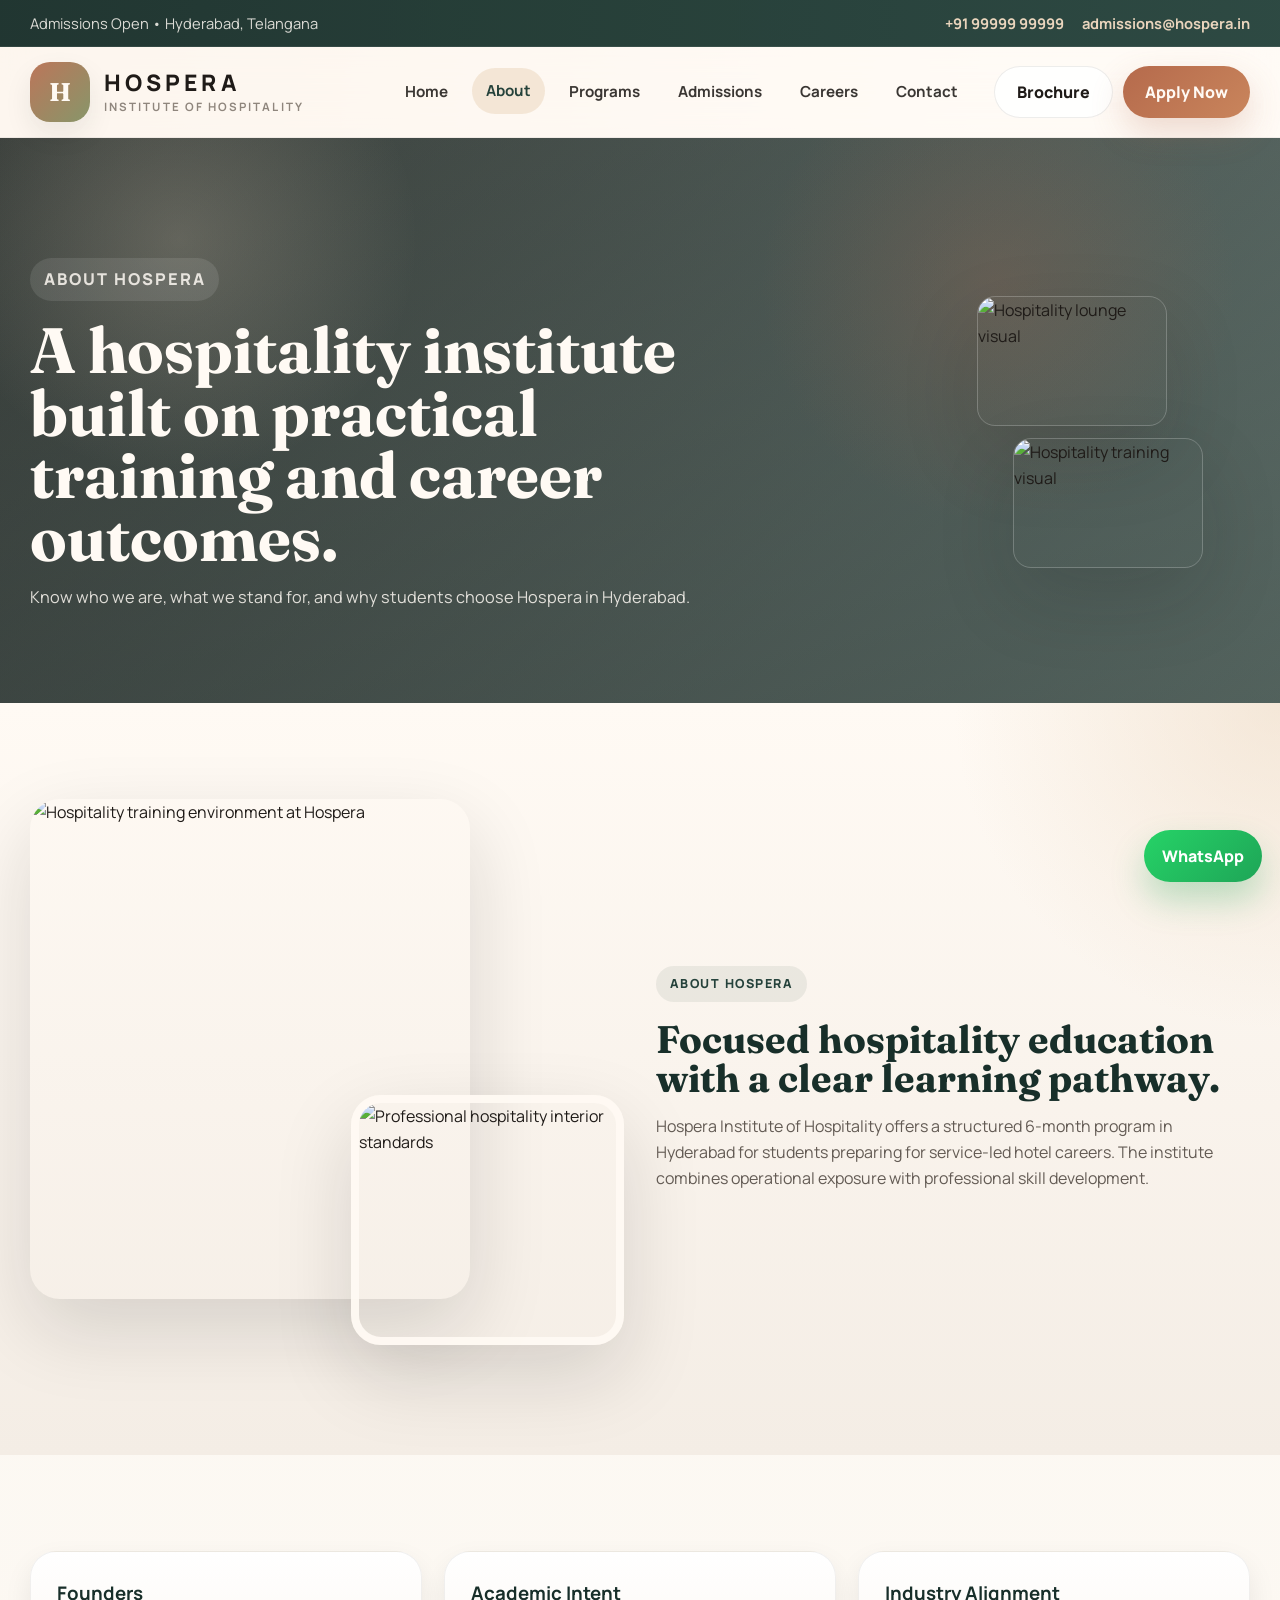
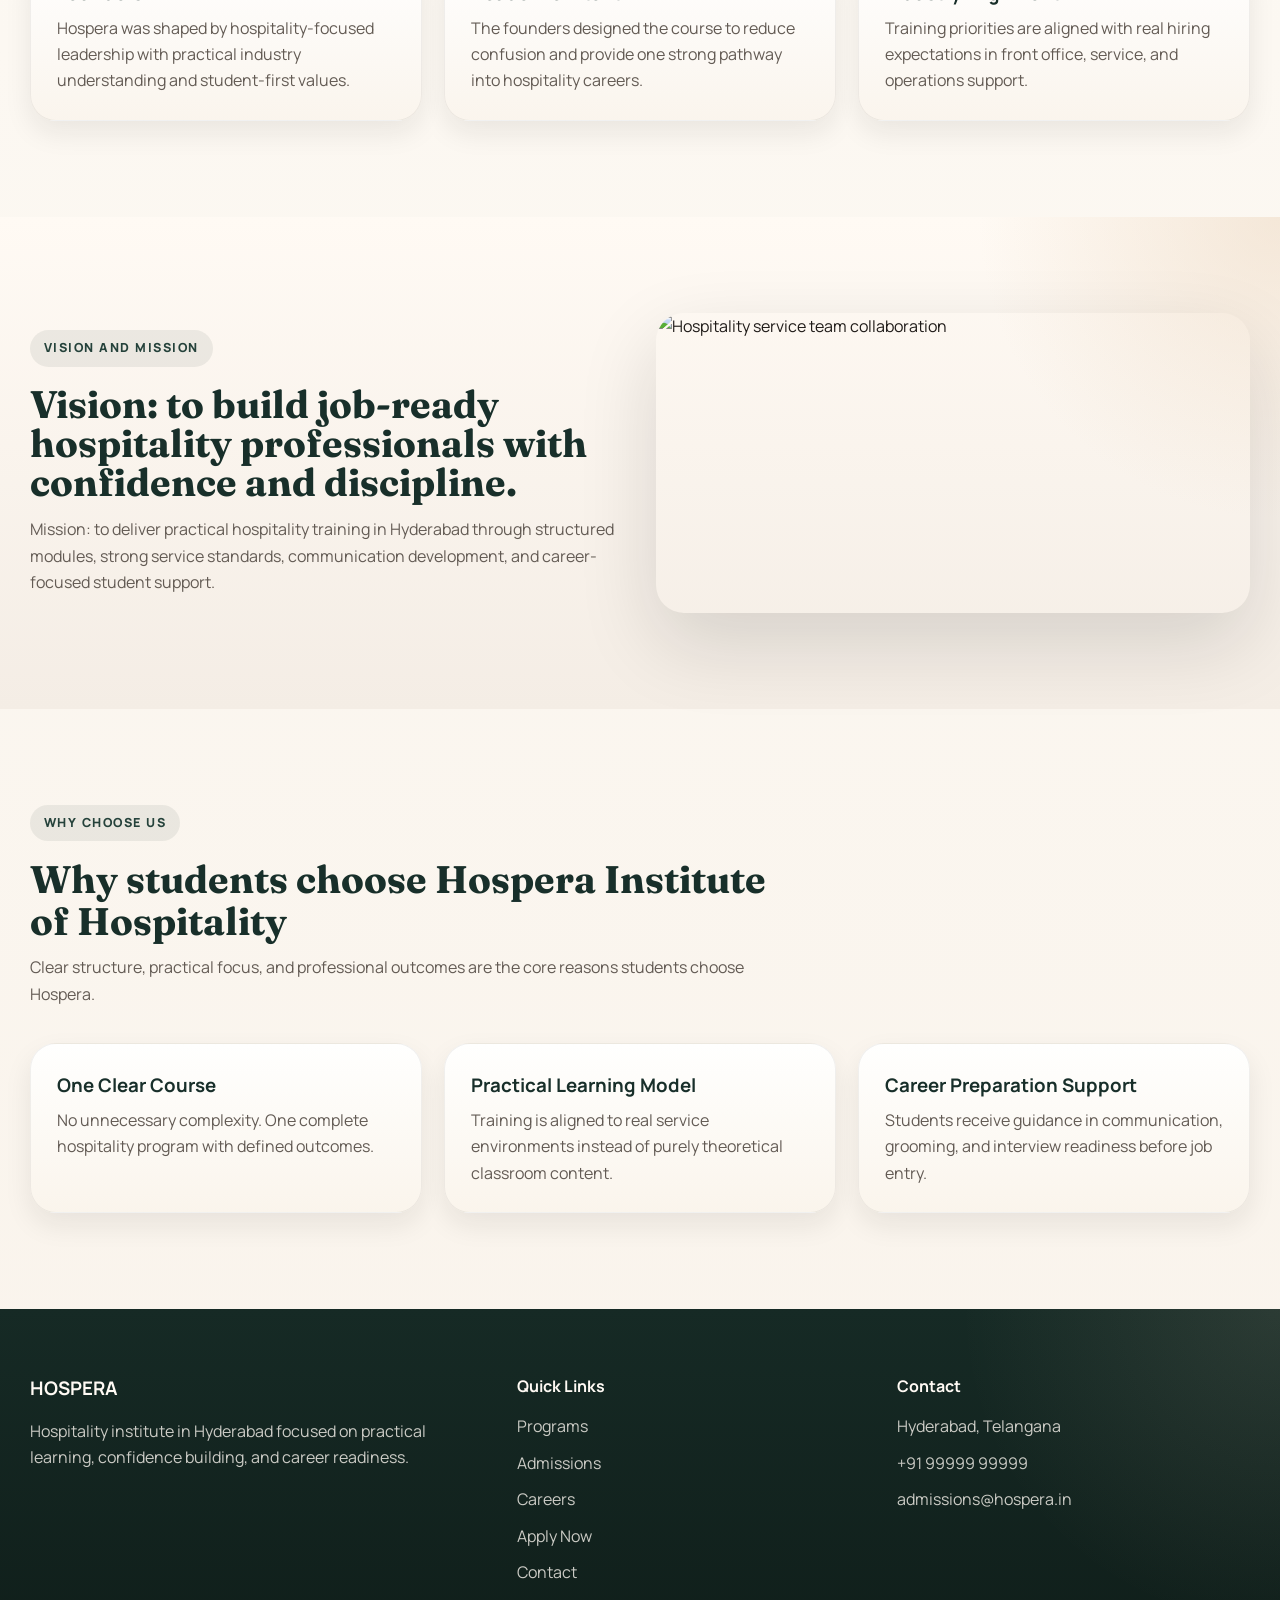
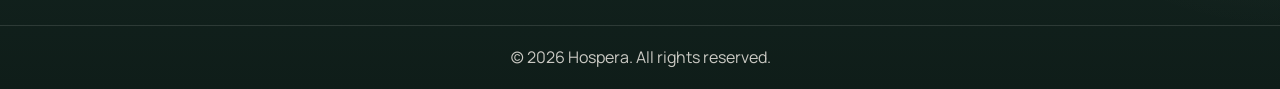
==== commit d7fef45a: "Add files via upload" ====
--- a/about.html
+++ b/about.html
@@ -3,8 +3,9 @@
 <head>
   <meta charset="UTF-8" />
   <meta name="viewport" content="width=device-width, initial-scale=1.0" />
-  <title>About | Hospera</title>
-  <meta name="description" content="Learn about Hospera's hospitality-first learning approach, premium institute positioning, and student development focus." />
+  <title>About Hospera Institute of Hospitality | Hyderabad</title>
+  <meta name="description" content="Learn about Hospera Institute of Hospitality in Hyderabad, including founders, vision and mission, and why students choose Hospera for hospitality training." />
+  <meta name="keywords" content="about hospera, hospitality institute founders, vision and mission hospitality institute, why choose hospitality course Hyderabad" />
   <link rel="preconnect" href="https://fonts.googleapis.com" />
   <link rel="preconnect" href="https://fonts.gstatic.com" crossorigin />
   <link href="https://fonts.googleapis.com/css2?family=Fraunces:wght@600;700&family=Manrope:wght@400;500;600;700;800&display=swap" rel="stylesheet" />
@@ -60,67 +61,87 @@
       </div>
       <div class="container page-hero-content reveal">
         <p class="eyebrow">About Hospera</p>
-        <h1>A more polished institute identity, shaped around hospitality culture.</h1>
-        <p>
-          Hospera is presented as a learning environment where discipline, service behaviour, presentation, and career confidence are developed together.
-        </p>
+        <h1>A hospitality institute built on practical training and career outcomes.</h1>
+        <p>Know who we are, what we stand for, and why students choose Hospera in Hyderabad.</p>
       </div>
     </section>
 
-    <section class="section section-soft">
+    <section id="about-hospera" class="section section-soft">
       <div class="container split-grid">
         <div class="image-composition reveal">
           <div class="image-large">
-            <img src="https://images.unsplash.com/photo-1520250497591-112f2f40a3f4?auto=format&fit=crop&w=1400&q=80" alt="Hospitality learning environment" />
+            <img src="https://images.unsplash.com/photo-1520250497591-112f2f40a3f4?auto=format&fit=crop&w=1400&q=80" alt="Hospitality training environment at Hospera" />
           </div>
           <div class="image-small">
-            <img src="https://images.unsplash.com/photo-1522708323590-d24dbb6b0267?auto=format&fit=crop&w=1000&q=80" alt="Premium room interior" />
+            <img src="https://images.unsplash.com/photo-1522708323590-d24dbb6b0267?auto=format&fit=crop&w=1000&q=80" alt="Professional hospitality interior standards" />
           </div>
         </div>
 
         <div class="content-panel reveal">
-          <p class="eyebrow dark">Our Positioning</p>
-          <h2>Less noise, more confidence, and a stronger sense of quality.</h2>
+          <p class="eyebrow dark">About Hospera</p>
+          <h2>Focused hospitality education with a clear learning pathway.</h2>
           <p>
-            The site now feels more aligned with the hospitality world itself. That matters because students do not just choose a course,
-            they choose the kind of professional environment they want to enter.
-          </p>
-          <p>
-            Hospera's new visual direction helps communicate seriousness and aspiration before a visitor reads every line of text.
+            Hospera Institute of Hospitality offers a structured 6-month program in Hyderabad for students preparing for service-led hotel careers.
+            The institute combines operational exposure with professional skill development.
           </p>
         </div>
       </div>
     </section>
 
-    <section class="section">
+    <section id="founders" class="section">
       <div class="container info-grid">
         <article class="info-card reveal">
-          <h3>Professional Foundations</h3>
-          <p>Students are guided toward discipline, grooming, service etiquette, and a strong hospitality mindset.</p>
+          <h3>Founders</h3>
+          <p>Hospera was shaped by hospitality-focused leadership with practical industry understanding and student-first values.</p>
         </article>
         <article class="info-card reveal">
-          <h3>Practical Relevance</h3>
-          <p>Training communication is grounded in real hotel roles and guest-facing expectations rather than generic claims.</p>
+          <h3>Academic Intent</h3>
+          <p>The founders designed the course to reduce confusion and provide one strong pathway into hospitality careers.</p>
         </article>
         <article class="info-card reveal">
-          <h3>Parent Confidence</h3>
-          <p>The calmer, more premium interface makes the institute appear organized, credible, and thoughtful.</p>
+          <h3>Industry Alignment</h3>
+          <p>Training priorities are aligned with real hiring expectations in front office, service, and operations support.</p>
         </article>
       </div>
     </section>
 
-    <section class="section section-soft">
+    <section id="vision-and-mission" class="section section-soft">
       <div class="container feature-banner reveal">
         <div class="feature-copy">
-          <p class="eyebrow dark">Brand Experience</p>
-          <h2>Good design helps students feel the standard before they experience the training.</h2>
+          <p class="eyebrow dark">Vision and Mission</p>
+          <h2>Vision: to build job-ready hospitality professionals with confidence and discipline.</h2>
           <p>
-            A hospitality brand should feel composed, warm, and deliberate. That philosophy now runs through every page, every card,
-            and every call to action.
+            Mission: to deliver practical hospitality training in Hyderabad through structured modules, strong service standards,
+            communication development, and career-focused student support.
           </p>
         </div>
         <div class="feature-image">
-          <img src="https://images.unsplash.com/photo-1501117716987-c8e1ecb2107b?auto=format&fit=crop&w=1400&q=80" alt="Elegant hospitality seating area" />
+          <img src="https://images.unsplash.com/photo-1566665797739-1674de7a421a?auto=format&fit=crop&w=1400&q=80" alt="Hospitality service team collaboration" />
+        </div>
+      </div>
+    </section>
+
+    <section id="why-choose-us" class="section">
+      <div class="container">
+        <div class="home-section-head reveal">
+          <p class="eyebrow dark">Why Choose Us</p>
+          <h2>Why students choose Hospera Institute of Hospitality</h2>
+          <p>Clear structure, practical focus, and professional outcomes are the core reasons students choose Hospera.</p>
+        </div>
+
+        <div class="info-grid">
+          <article class="info-card reveal">
+            <h3>One Clear Course</h3>
+            <p>No unnecessary complexity. One complete hospitality program with defined outcomes.</p>
+          </article>
+          <article class="info-card reveal">
+            <h3>Practical Learning Model</h3>
+            <p>Training is aligned to real service environments instead of purely theoretical classroom content.</p>
+          </article>
+          <article class="info-card reveal">
+            <h3>Career Preparation Support</h3>
+            <p>Students receive guidance in communication, grooming, and interview readiness before job entry.</p>
+          </article>
         </div>
       </div>
     </section>
@@ -132,7 +153,7 @@
     <div class="container footer-grid">
       <div>
         <h3>HOSPERA</h3>
-        <p>A hospitality institute website with a warmer, stronger, and more premium digital identity.</p>
+        <p>Hospitality institute in Hyderabad focused on practical learning, confidence building, and career readiness.</p>
       </div>
       <div>
         <h4>Quick Links</h4>
--- a/style.css
+++ b/style.css
@@ -1839,6 +1839,74 @@
   overflow: hidden;
 }
 
+.jump-nav-wrap {
+  padding-top: 38px;
+  padding-bottom: 22px;
+}
+
+.jump-nav {
+  padding: 20px;
+  border-radius: 20px;
+  background: rgba(255, 255, 255, 0.9);
+  border: 1px solid rgba(31, 27, 24, 0.06);
+  box-shadow: var(--shadow-md);
+}
+
+.jump-nav label {
+  display: block;
+  color: var(--forest-deep);
+  font-weight: 700;
+  margin-bottom: 8px;
+}
+
+.jump-select {
+  width: 100%;
+  padding: 13px 14px;
+  border-radius: 12px;
+  border: 1px solid rgba(31, 27, 24, 0.16);
+  background: rgba(255, 255, 255, 0.9);
+  color: var(--ink);
+  font-weight: 600;
+}
+
+.roadmap-grid {
+  display: grid;
+  grid-template-columns: repeat(3, minmax(0, 1fr));
+  gap: 20px;
+}
+
+.roadmap-card {
+  padding: 24px;
+  border-radius: 22px;
+  background: linear-gradient(180deg, rgba(255, 255, 255, 0.95), rgba(250, 244, 236, 0.95));
+  border: 1px solid rgba(31, 27, 24, 0.06);
+  box-shadow: var(--shadow-md);
+}
+
+.roadmap-card span {
+  display: inline-block;
+  margin-bottom: 10px;
+  padding: 7px 10px;
+  border-radius: 999px;
+  background: rgba(37, 66, 59, 0.09);
+  color: var(--forest);
+  font-size: 0.78rem;
+  font-weight: 800;
+  letter-spacing: 0.06em;
+  text-transform: uppercase;
+}
+
+.roadmap-card h3 {
+  font-size: 1.18rem;
+  color: var(--forest-deep);
+  margin-bottom: 8px;
+}
+
+.roadmap-card p {
+  font-size: 0.92rem;
+  color: var(--muted);
+}
+
 .page-hero-images {
   position: absolute;
   right: 6%;
@@ -1954,6 +2022,10 @@
 }
 
 @media (max-width: 1100px) {
+  .roadmap-grid {
+    grid-template-columns: repeat(2, minmax(0, 1fr));
+  }
+
   .page-hero-images {
     right: 3%;
     top: auto;
@@ -1972,6 +2044,10 @@
 }
 
 @media (max-width: 768px) {
+  .roadmap-grid {
+    grid-template-columns: 1fr;
+  }
+
   .page-hero-images {
     position: static;
     transform: none;
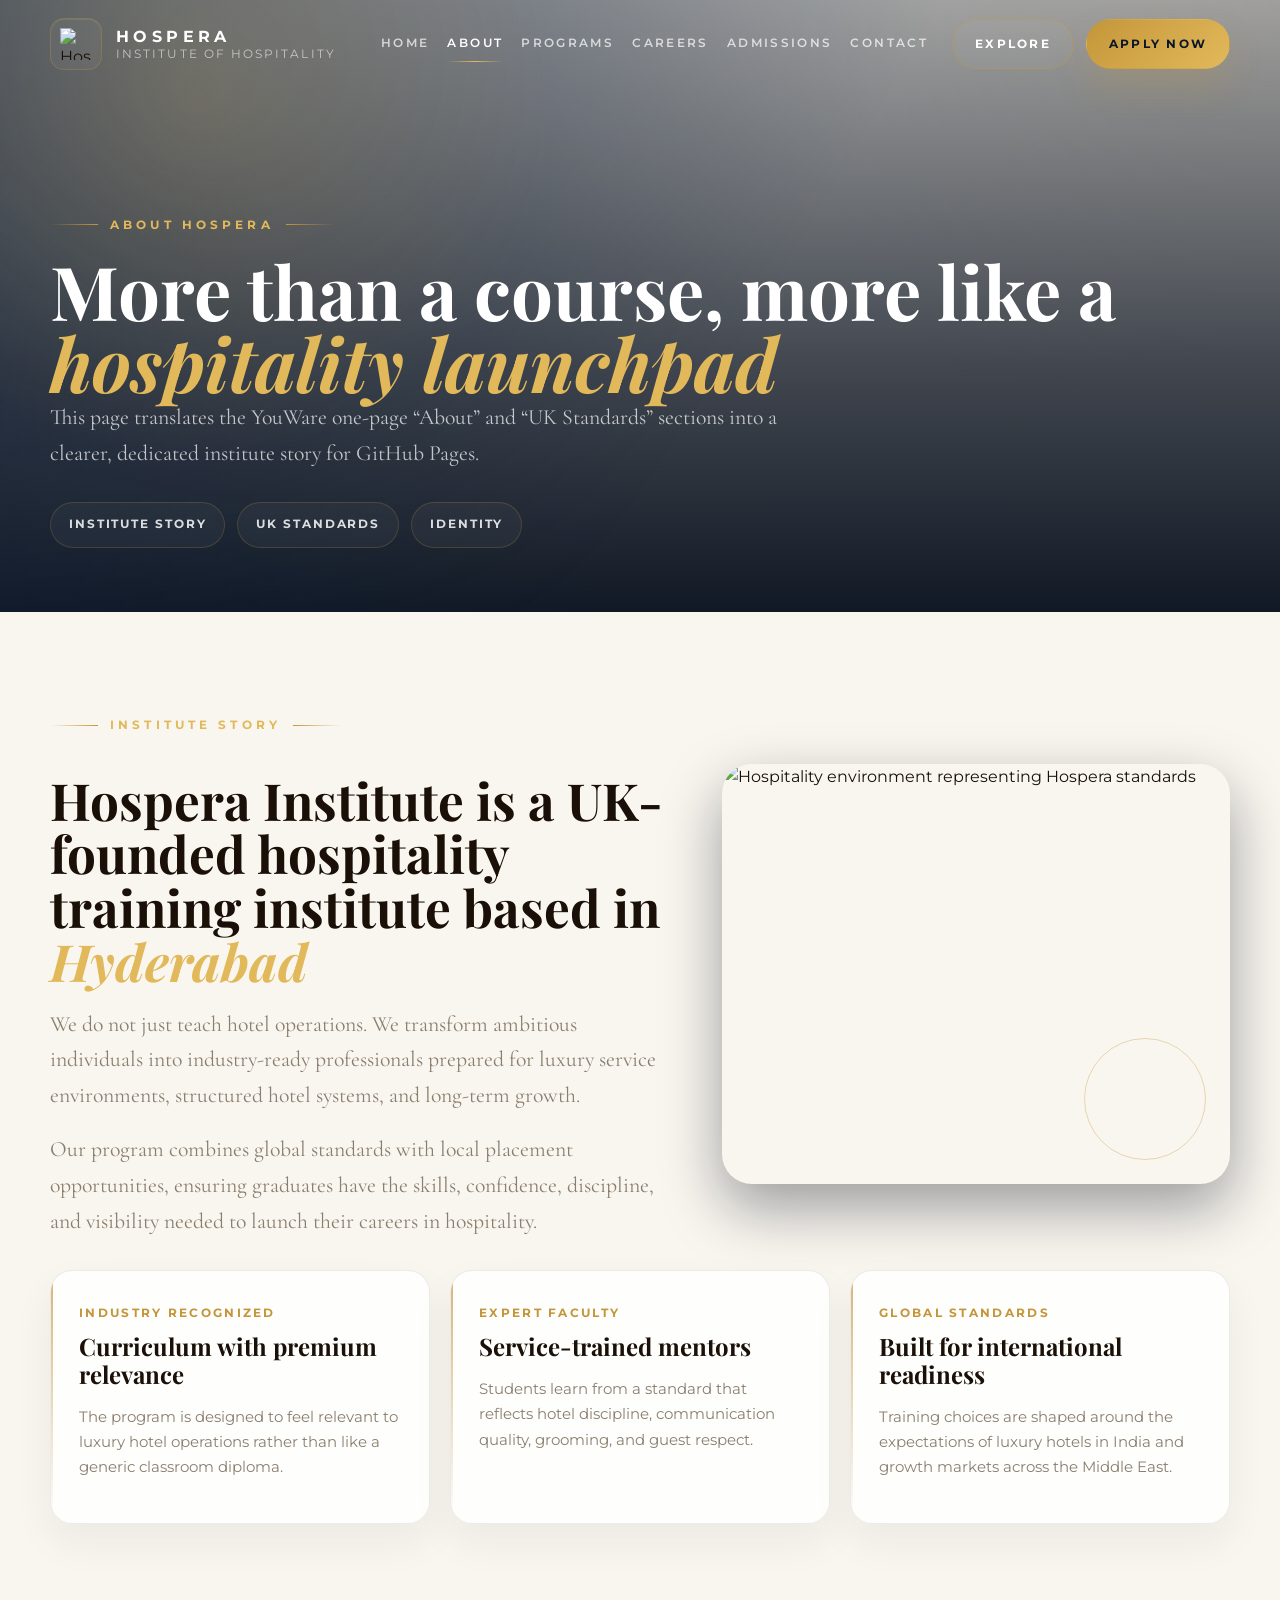
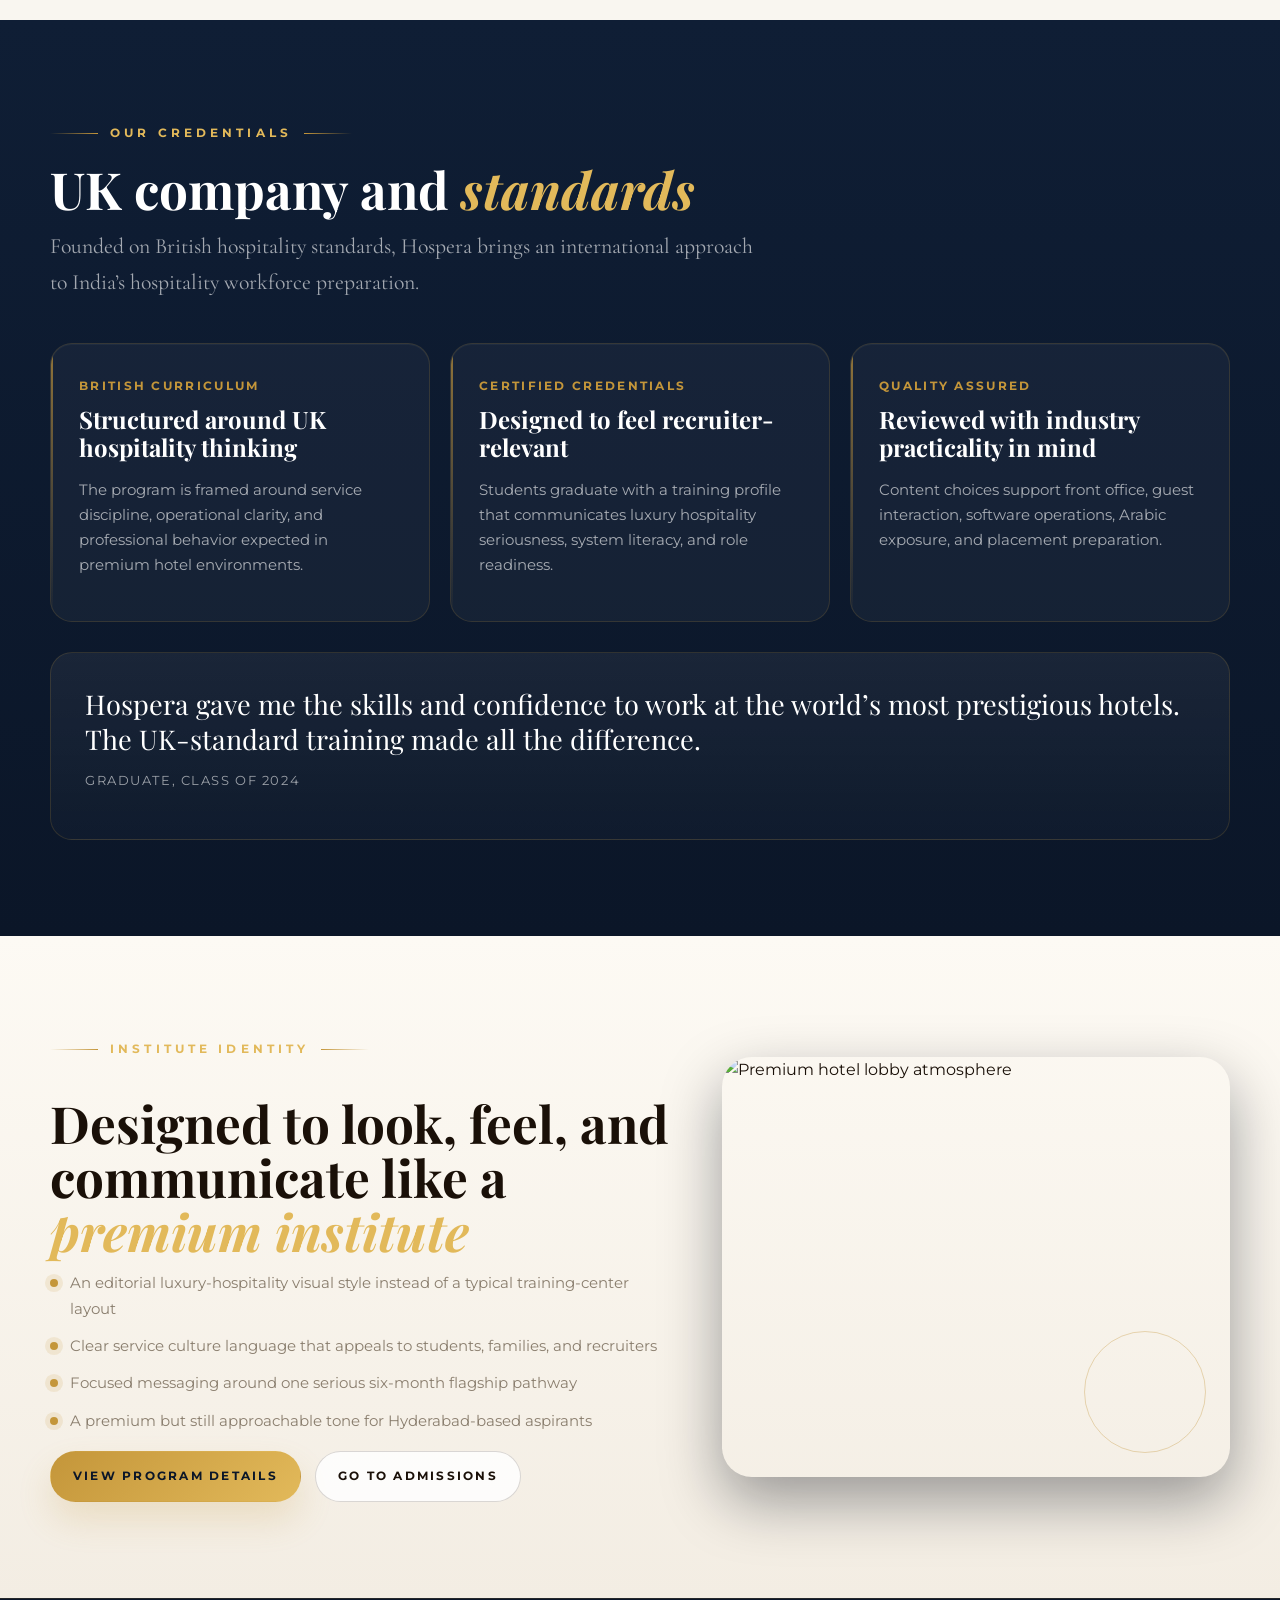
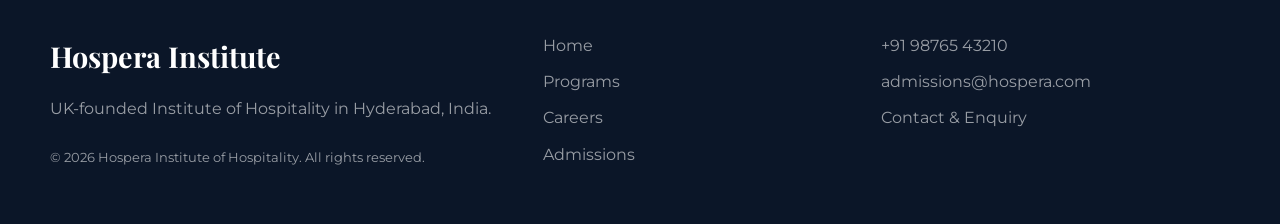
==== commit a0860a47: "Add files via upload" ====
--- a/about.html
+++ b/about.html
@@ -3,31 +3,23 @@
 <head>
   <meta charset="UTF-8" />
   <meta name="viewport" content="width=device-width, initial-scale=1.0" />
-  <title>About Hospera Institute of Hospitality | Hyderabad</title>
-  <meta name="description" content="Learn about Hospera Institute of Hospitality in Hyderabad, including founders, vision and mission, and why students choose Hospera for hospitality training." />
-  <meta name="keywords" content="about hospera, hospitality institute founders, vision and mission hospitality institute, why choose hospitality course Hyderabad" />
+  <title>About Hospera Institute | UK Company and Hospitality Standards</title>
+  <meta
+    name="description"
+    content="Learn about Hospera Institute, its UK-founded positioning, quality promise, hospitality identity, and the standards shaping its student training approach."
+  />
   <link rel="preconnect" href="https://fonts.googleapis.com" />
   <link rel="preconnect" href="https://fonts.gstatic.com" crossorigin />
-  <link href="https://fonts.googleapis.com/css2?family=Fraunces:wght@600;700&family=Manrope:wght@400;500;600;700;800&display=swap" rel="stylesheet" />
+  <link href="https://fonts.googleapis.com/css2?family=Cormorant+Garamond:wght@500;600;700&family=Montserrat:wght@400;500;600;700;800&family=Playfair+Display:wght@600;700;800&display=swap" rel="stylesheet" />
   <link rel="stylesheet" href="style.css" />
 </head>
-<body class="page-about">
-  <div class="topbar">
-    <div class="container topbar-inner">
-      <div>Admissions Open &bull; Hyderabad, Telangana</div>
-      <div class="topbar-links">
-        <a href="tel:+919999999999">+91 99999 99999</a>
-        <a href="mailto:admissions@hospera.in">admissions@hospera.in</a>
-      </div>
-    </div>
-  </div>
-
-  <header class="site-header" id="siteHeader">
+<body>
+  <header class="site-header">
     <div class="container navbar">
-      <a href="index.html" class="brand" aria-label="Hospera Home">
-        <span class="brand-mark">H</span>
+      <a class="brand" href="index.html" aria-label="Hospera Institute home">
+        <span class="brand-mark"><img src="assets/hospera_logo_transparent.png" alt="Hospera logo" /></span>
         <span class="brand-copy">
-          <span class="brand-title">HOSPERA</span>
+          <span class="brand-title">Hospera</span>
           <span class="brand-subtitle">Institute of Hospitality</span>
         </span>
       </a>
@@ -35,147 +27,160 @@
         <span></span><span></span><span></span>
       </button>
       <nav class="nav-menu" id="navMenu">
-        <a href="index.html">Home</a>
-        <a href="about.html" class="active">About</a>
-        <a href="programs.html">Programs</a>
-        <a href="admissions.html">Admissions</a>
-        <a href="careers.html">Careers</a>
-        <a href="contact.html">Contact</a>
+        <div class="nav-links">
+          <a href="index.html">Home</a>
+          <a href="about.html" class="active">About</a>
+          <a href="programs.html">Programs</a>
+          <a href="careers.html">Careers</a>
+          <a href="admissions.html">Admissions</a>
+          <a href="contact.html">Contact</a>
+        </div>
         <div class="nav-actions">
-          <a href="contact.html" class="btn btn-secondary">Brochure</a>
-          <a href="apply.html" class="btn btn-primary">Apply Now</a>
+          <a class="btn btn-outline" href="programs.html">Explore</a>
+          <a class="btn btn-gold" href="apply.html">Apply Now</a>
         </div>
       </nav>
     </div>
   </header>
 
-  <main>
-    <section class="page-hero">
-      <div class="page-hero-images">
-        <div class="page-hero-thumb thumb-left parallax-layer" data-speed="0.08">
-          <img src="https://images.unsplash.com/photo-1501117716987-c8e1ecb2107b?auto=format&fit=crop&w=1000&q=80" alt="Hospitality lounge visual" />
-        </div>
-        <div class="page-hero-thumb thumb-right parallax-layer" data-speed="0.12">
-          <img src="https://images.unsplash.com/photo-1522798514-97ceb8c4f1c8?auto=format&fit=crop&w=1000&q=80" alt="Hospitality training visual" />
-        </div>
-      </div>
-      <div class="container page-hero-content reveal">
-        <p class="eyebrow">About Hospera</p>
-        <h1>A hospitality institute built on practical training and career outcomes.</h1>
-        <p>Know who we are, what we stand for, and why students choose Hospera in Hyderabad.</p>
-      </div>
-    </section>
-
-    <section id="about-hospera" class="section section-soft">
-      <div class="container split-grid">
-        <div class="image-composition reveal">
-          <div class="image-large">
-            <img src="https://images.unsplash.com/photo-1520250497591-112f2f40a3f4?auto=format&fit=crop&w=1400&q=80" alt="Hospitality training environment at Hospera" />
-          </div>
-          <div class="image-small">
-            <img src="https://images.unsplash.com/photo-1522708323590-d24dbb6b0267?auto=format&fit=crop&w=1000&q=80" alt="Professional hospitality interior standards" />
-          </div>
-        </div>
-
-        <div class="content-panel reveal">
-          <p class="eyebrow dark">About Hospera</p>
-          <h2>Focused hospitality education with a clear learning pathway.</h2>
-          <p>
-            Hospera Institute of Hospitality offers a structured 6-month program in Hyderabad for students preparing for service-led hotel careers.
-            The institute combines operational exposure with professional skill development.
-          </p>
+  <main class="main-shell">
+    <section class="page-hero" style="--hero-image: url('assets/reception.jpg');">
+      <div class="container" data-reveal>
+        <span class="section-kicker">About Hospera</span>
+        <h1 class="page-hero-title">More than a course, more like a <span class="highlight">hospitality launchpad</span></h1>
+        <p class="page-hero-copy">
+          This page translates the YouWare one-page “About” and “UK Standards” sections into a clearer, dedicated institute story for GitHub Pages.
+        </p>
+        <div class="page-menu">
+          <a href="#about">Institute Story</a>
+          <a href="#uk">UK Standards</a>
+          <a href="#identity">Identity</a>
         </div>
       </div>
     </section>
 
-    <section id="founders" class="section">
-      <div class="container info-grid">
-        <article class="info-card reveal">
-          <h3>Founders</h3>
-          <p>Hospera was shaped by hospitality-focused leadership with practical industry understanding and student-first values.</p>
-        </article>
-        <article class="info-card reveal">
-          <h3>Academic Intent</h3>
-          <p>The founders designed the course to reduce confusion and provide one strong pathway into hospitality careers.</p>
-        </article>
-        <article class="info-card reveal">
-          <h3>Industry Alignment</h3>
-          <p>Training priorities are aligned with real hiring expectations in front office, service, and operations support.</p>
-        </article>
-      </div>
-    </section>
+    <section class="section section-light section-anchor" id="about">
+      <div class="container">
+        <div class="split-grid">
+          <div class="content-stack" data-reveal>
+            <span class="section-kicker">Institute Story</span>
+            <h2 class="section-title">Hospera Institute is a UK-founded hospitality training institute based in <span class="highlight">Hyderabad</span></h2>
+            <p class="section-intro">
+              We do not just teach hotel operations. We transform ambitious individuals into industry-ready professionals prepared for
+              luxury service environments, structured hotel systems, and long-term growth.
+            </p>
+            <p class="serif-copy">
+              Our program combines global standards with local placement opportunities, ensuring graduates have the skills, confidence,
+              discipline, and visibility needed to launch their careers in hospitality.
+            </p>
+          </div>
+          <div class="media-frame" data-reveal>
+            <img src="assets/hospitality-scene.jpg" alt="Hospitality environment representing Hospera standards" />
+          </div>
+        </div>
 
-    <section id="vision-and-mission" class="section section-soft">
-      <div class="container feature-banner reveal">
-        <div class="feature-copy">
-          <p class="eyebrow dark">Vision and Mission</p>
-          <h2>Vision: to build job-ready hospitality professionals with confidence and discipline.</h2>
-          <p>
-            Mission: to deliver practical hospitality training in Hyderabad through structured modules, strong service standards,
-            communication development, and career-focused student support.
-          </p>
-        </div>
-        <div class="feature-image">
-          <img src="https://images.unsplash.com/photo-1566665797739-1674de7a421a?auto=format&fit=crop&w=1400&q=80" alt="Hospitality service team collaboration" />
+        <div class="spacer-md"></div>
+
+        <div class="feature-grid three">
+          <article class="feature-card" data-reveal>
+            <span class="card-tag">Industry Recognized</span>
+            <h3 class="card-title">Curriculum with premium relevance</h3>
+            <p class="card-copy">The program is designed to feel relevant to luxury hotel operations rather than like a generic classroom diploma.</p>
+          </article>
+          <article class="feature-card" data-reveal>
+            <span class="card-tag">Expert Faculty</span>
+            <h3 class="card-title">Service-trained mentors</h3>
+            <p class="card-copy">Students learn from a standard that reflects hotel discipline, communication quality, grooming, and guest respect.</p>
+          </article>
+          <article class="feature-card" data-reveal>
+            <span class="card-tag">Global Standards</span>
+            <h3 class="card-title">Built for international readiness</h3>
+            <p class="card-copy">Training choices are shaped around the expectations of luxury hotels in India and growth markets across the Middle East.</p>
+          </article>
         </div>
       </div>
     </section>
 
-    <section id="why-choose-us" class="section">
+    <section class="section section-dark section-anchor" id="uk">
       <div class="container">
-        <div class="home-section-head reveal">
-          <p class="eyebrow dark">Why Choose Us</p>
-          <h2>Why students choose Hospera Institute of Hospitality</h2>
-          <p>Clear structure, practical focus, and professional outcomes are the core reasons students choose Hospera.</p>
+        <div class="section-header" data-reveal>
+          <span class="section-kicker">Our Credentials</span>
+          <h2 class="section-title">UK company and <span class="highlight">standards</span></h2>
+          <p class="section-intro">
+            Founded on British hospitality standards, Hospera brings an international approach to India’s hospitality workforce preparation.
+          </p>
         </div>
 
-        <div class="info-grid">
-          <article class="info-card reveal">
-            <h3>One Clear Course</h3>
-            <p>No unnecessary complexity. One complete hospitality program with defined outcomes.</p>
+        <div class="feature-grid three">
+          <article class="feature-card" data-reveal>
+            <span class="card-tag">British Curriculum</span>
+            <h3 class="card-title">Structured around UK hospitality thinking</h3>
+            <p class="card-copy">The program is framed around service discipline, operational clarity, and professional behavior expected in premium hotel environments.</p>
           </article>
-          <article class="info-card reveal">
-            <h3>Practical Learning Model</h3>
-            <p>Training is aligned to real service environments instead of purely theoretical classroom content.</p>
+          <article class="feature-card" data-reveal>
+            <span class="card-tag">Certified Credentials</span>
+            <h3 class="card-title">Designed to feel recruiter-relevant</h3>
+            <p class="card-copy">Students graduate with a training profile that communicates luxury hospitality seriousness, system literacy, and role readiness.</p>
           </article>
-          <article class="info-card reveal">
-            <h3>Career Preparation Support</h3>
-            <p>Students receive guidance in communication, grooming, and interview readiness before job entry.</p>
+          <article class="feature-card" data-reveal>
+            <span class="card-tag">Quality Assured</span>
+            <h3 class="card-title">Reviewed with industry practicality in mind</h3>
+            <p class="card-copy">Content choices support front office, guest interaction, software operations, Arabic exposure, and placement preparation.</p>
           </article>
+        </div>
+
+        <div class="spacer-md"></div>
+
+        <div class="quote-panel" data-reveal>
+          <p class="quote-text">Hospera gave me the skills and confidence to work at the world’s most prestigious hotels. The UK-standard training made all the difference.</p>
+          <p class="quote-meta">Graduate, Class of 2024</p>
+        </div>
+      </div>
+    </section>
+
+    <section class="section section-contrast section-anchor" id="identity">
+      <div class="container">
+        <div class="split-grid reverse">
+          <div class="media-frame" data-reveal>
+            <img src="assets/lobby.jpg" alt="Premium hotel lobby atmosphere" />
+          </div>
+          <div class="content-stack" data-reveal>
+            <span class="section-kicker">Institute Identity</span>
+            <h2 class="section-title">Designed to look, feel, and communicate like a <span class="highlight">premium institute</span></h2>
+            <ul class="bullet-list">
+              <li>An editorial luxury-hospitality visual style instead of a typical training-center layout</li>
+              <li>Clear service culture language that appeals to students, families, and recruiters</li>
+              <li>Focused messaging around one serious six-month flagship pathway</li>
+              <li>A premium but still approachable tone for Hyderabad-based aspirants</li>
+            </ul>
+            <div class="hero-actions">
+              <a class="btn btn-gold" href="programs.html">View Program Details</a>
+              <a class="btn btn-outline-dark" href="admissions.html">Go to Admissions</a>
+            </div>
+          </div>
         </div>
       </div>
     </section>
   </main>
 
-  <a href="https://wa.me/919999999999" class="floating-whatsapp" target="_blank" rel="noopener noreferrer" aria-label="WhatsApp">WhatsApp</a>
-
-  <footer class="site-footer">
+  <footer class="footer">
     <div class="container footer-grid">
       <div>
-        <h3>HOSPERA</h3>
-        <p>Hospitality institute in Hyderabad focused on practical learning, confidence building, and career readiness.</p>
+        <h3 class="footer-title">Hospera Institute</h3>
+        <p class="footer-copy">UK-founded Institute of Hospitality in Hyderabad, India.</p>
+        <p class="footer-small">© <span id="currentYear"></span> Hospera Institute of Hospitality. All rights reserved.</p>
       </div>
-      <div>
-        <h4>Quick Links</h4>
-        <ul>
-          <li><a href="programs.html">Programs</a></li>
-          <li><a href="admissions.html">Admissions</a></li>
-          <li><a href="careers.html">Careers</a></li>
-          <li><a href="apply.html">Apply Now</a></li>
-          <li><a href="contact.html">Contact</a></li>
-        </ul>
+      <div class="footer-links">
+        <a href="index.html">Home</a>
+        <a href="programs.html">Programs</a>
+        <a href="careers.html">Careers</a>
+        <a href="admissions.html">Admissions</a>
       </div>
-      <div>
-        <h4>Contact</h4>
-        <ul>
-          <li>Hyderabad, Telangana</li>
-          <li>+91 99999 99999</li>
-          <li>admissions@hospera.in</li>
-        </ul>
+      <div class="footer-links">
+        <a href="tel:+919876543210">+91 98765 43210</a>
+        <a href="mailto:admissions@hospera.com">admissions@hospera.com</a>
+        <a href="contact.html">Contact & Enquiry</a>
       </div>
-    </div>
-    <div class="footer-bottom">
-      <p id="copyrightText">&copy; 2026 Hospera. All rights reserved.</p>
     </div>
   </footer>
 
--- a/style.css
+++ b/style.css
@@ -1,30 +1,23 @@
 :root {
-  --ink: #1f1b18;
-  --forest: #25423b;
-  --forest-deep: #182f2a;
-  --clay: #b56a4c;
-  --sand: #f5efe7;
-  --linen: #fffaf4;
-  --champagne: #ead5bd;
-  --olive: #7d8d5d;
-  --white: #ffffff;
-  --muted: #635b54;
-  --muted-soft: #8f867d;
-  --border: rgba(31, 27, 24, 0.08);
-  --shadow-xl: 0 30px 80px rgba(24, 22, 20, 0.14);
-  --shadow-lg: 0 18px 48px rgba(24, 22, 20, 0.12);
-  --shadow-md: 0 12px 28px rgba(24, 22, 20, 0.08);
-  --radius-xl: 36px;
-  --radius-lg: 26px;
-  --radius-md: 18px;
-  --radius-sm: 14px;
-  --container: 1220px;
-  --transition: 0.28s ease;
+  --navy-950: #08111f;
+  --navy-900: #0b1628;
+  --navy-800: #0f1e35;
+  --navy-700: #183055;
+  --gold-500: #c4963a;
+  --gold-400: #e2b95a;
+  --ivory-100: #f9f6f0;
+  --ivory-200: #efe7da;
+  --text-dark: #1a1008;
+  --text-soft: #8a7e6e;
+  --border-gold: rgba(196, 150, 58, 0.32);
+  --shadow-deep: 0 24px 60px rgba(4, 10, 20, 0.38);
+  --radius-xl: 30px;
+  --radius-lg: 22px;
+  --container: min(1180px, calc(100vw - 40px));
+  --header-height: 88px;
 }
 
 * {
-  margin: 0;
-  padding: 0;
   box-sizing: border-box;
 }
 
@@ -33,17 +26,35 @@
 }
 
 body {
-  font-family: "Manrope", sans-serif;
-  color: var(--ink);
+  margin: 0;
+  font-family: "Montserrat", sans-serif;
+  color: var(--text-dark);
+  background: var(--ivory-100);
+  line-height: 1.65;
+}
+
+body::before {
+  content: "";
+  position: fixed;
+  inset: 0;
+  pointer-events: none;
   background:
-    radial-gradient(circle at top left, rgba(234, 213, 189, 0.45), transparent 28%),
-    linear-gradient(180deg, #fffdf9 0%, #f9f3eb 100%);
-  line-height: 1.65;
-  overflow-x: hidden;
-}
-
-body.menu-open {
-  overflow: hidden;
+    radial-gradient(circle at top right, rgba(226, 185, 90, 0.08), transparent 32%),
+    radial-gradient(circle at bottom left, rgba(15, 30, 53, 0.08), transparent 24%);
+  z-index: -2;
+}
+
+body::after {
+  content: "";
+  position: fixed;
+  inset: 0;
+  pointer-events: none;
+  opacity: 0.18;
+  background-image:
+    linear-gradient(rgba(255, 255, 255, 0.04) 1px, transparent 1px),
+    linear-gradient(90deg, rgba(255, 255, 255, 0.04) 1px, transparent 1px);
+  background-size: 26px 26px;
+  z-index: -1;
 }
 
 img {
@@ -63,118 +74,95 @@
   font: inherit;
 }
 
-ul {
-  list-style: none;
+:focus-visible {
+  outline: 2px solid var(--gold-400);
+  outline-offset: 3px;
 }
 
 .container {
-  width: min(100% - 32px, var(--container));
+  width: var(--container);
   margin: 0 auto;
 }
 
-.topbar {
-  position: relative;
-  z-index: 20;
-  background:
-    linear-gradient(90deg, rgba(24, 47, 42, 0.96), rgba(37, 66, 59, 0.96));
-  color: rgba(255, 250, 244, 0.84);
-  border-bottom: 1px solid rgba(255, 255, 255, 0.08);
-}
-
-.topbar-inner {
-  min-height: 46px;
+.site-header {
+  position: fixed;
+  top: 0;
+  left: 0;
+  right: 0;
+  z-index: 50;
+  padding: 18px 0;
+  transition: background-color 0.3s ease, box-shadow 0.3s ease, backdrop-filter 0.3s ease, border-color 0.3s ease;
+  border-bottom: 1px solid transparent;
+}
+
+.site-header.scrolled,
+.site-header.menu-open {
+  background: rgba(8, 17, 31, 0.88);
+  border-color: rgba(196, 150, 58, 0.16);
+  backdrop-filter: blur(20px);
+  box-shadow: 0 18px 48px rgba(4, 10, 20, 0.28);
+}
+
+.navbar {
   display: flex;
   align-items: center;
   justify-content: space-between;
-  gap: 16px;
-  font-size: 0.92rem;
-}
-
-.topbar-links {
-  display: flex;
-  gap: 18px;
-  flex-wrap: wrap;
-}
-
-.topbar-links a {
-  color: var(--champagne);
-  font-weight: 700;
-}
-
-.site-header {
-  position: sticky;
-  top: 0;
-  z-index: 1000;
-  background: rgba(255, 250, 244, 0.72);
-  backdrop-filter: blur(18px);
-  border-bottom: 1px solid rgba(31, 27, 24, 0.06);
-  transition: background var(--transition), box-shadow var(--transition), border-color var(--transition);
-}
-
-.site-header.scrolled {
-  background: rgba(255, 250, 244, 0.92);
-  box-shadow: 0 12px 36px rgba(31, 27, 24, 0.08);
-  border-color: rgba(31, 27, 24, 0.09);
-}
-
-.navbar {
-  min-height: 90px;
-  display: flex;
-  align-items: center;
-  justify-content: space-between;
-  gap: 28px;
+  gap: 24px;
 }
 
 .brand {
-  display: flex;
+  display: inline-flex;
   align-items: center;
   gap: 14px;
-  z-index: 2;
+  min-width: 0;
 }
 
 .brand-mark {
-  width: 60px;
-  height: 60px;
+  width: 52px;
+  height: 52px;
+  border: 1px solid rgba(196, 150, 58, 0.3);
+  border-radius: 14px;
   display: grid;
   place-items: center;
-  border-radius: 20px;
-  background:
-    linear-gradient(135deg, rgba(181, 106, 76, 0.92), rgba(125, 141, 93, 0.92));
-  color: var(--linen);
-  font-family: "Fraunces", serif;
-  font-size: 1.6rem;
+  background: rgba(255, 255, 255, 0.04);
+  box-shadow: inset 0 1px 0 rgba(255, 255, 255, 0.08);
+}
+
+.brand-mark img {
+  width: 32px;
+  height: 32px;
+  object-fit: contain;
+}
+
+.brand-copy {
+  display: flex;
+  flex-direction: column;
+  gap: 3px;
+  line-height: 1.1;
+}
+
+.brand-title {
+  color: #fff;
+  font-size: 0.98rem;
   font-weight: 700;
-  box-shadow: var(--shadow-md);
-}
-
-.brand-copy {
-  display: flex;
-  flex-direction: column;
-  line-height: 1;
-}
-
-.brand-title {
-  font-size: 1.42rem;
-  letter-spacing: 0.18em;
-  font-weight: 800;
+  letter-spacing: 0.28em;
+  text-transform: uppercase;
 }
 
 .brand-subtitle {
-  margin-top: 6px;
+  color: rgba(255, 255, 255, 0.6);
   font-size: 0.72rem;
   letter-spacing: 0.18em;
   text-transform: uppercase;
-  color: var(--muted-soft);
-  font-weight: 700;
 }
 
 .nav-toggle {
   display: none;
-  width: 48px;
-  height: 48px;
-  border: none;
-  border-radius: 16px;
-  background: linear-gradient(135deg, var(--forest), var(--forest-deep));
+  border: 0;
+  background: transparent;
+  padding: 0;
+  width: 44px;
+  height: 44px;
   cursor: pointer;
 }
 
@@ -182,90 +170,123 @@
   display: block;
   width: 22px;
   height: 2px;
-  background: var(--white);
-  margin: 4px auto;
+  margin: 5px auto;
+  background: #fff;
+  transition: transform 0.25s ease, opacity 0.25s ease;
 }
 
 .nav-menu {
   display: flex;
   align-items: center;
-  gap: 10px;
-}
-
-.nav-menu > a {
+  gap: 24px;
+}
+
+.nav-links {
+  display: flex;
+  align-items: center;
+  gap: 18px;
+  flex-wrap: wrap;
+}
+
+.nav-links a {
+  color: rgba(255, 255, 255, 0.7);
+  font-size: 0.74rem;
+  font-weight: 600;
+  letter-spacing: 0.2em;
+  text-transform: uppercase;
   position: relative;
-  padding: 10px 14px;
-  font-size: 0.95rem;
-  font-weight: 700;
-  color: rgba(31, 27, 24, 0.88);
-  border-radius: 999px;
-  transition: color var(--transition), background var(--transition), transform var(--transition);
-}
-
-.nav-menu > a:hover,
-.nav-menu > a.active {
-  color: var(--forest);
-  background: rgba(234, 213, 189, 0.52);
-  transform: translateY(-1px);
+  transition: color 0.25s ease;
+}
+
+.nav-links a::after {
+  content: "";
+  position: absolute;
+  left: 0;
+  bottom: -8px;
+  width: 100%;
+  height: 1px;
+  background: linear-gradient(90deg, transparent, var(--gold-400), transparent);
+  transform: scaleX(0);
+  transform-origin: center;
+  transition: transform 0.25s ease;
+}
+
+.nav-links a:hover,
+.nav-links a.active {
+  color: #fff;
+}
+
+.nav-links a:hover::after,
+.nav-links a.active::after {
+  transform: scaleX(1);
 }
 
 .nav-actions {
   display: flex;
-  gap: 10px;
-  margin-left: 12px;
+  align-items: center;
+  gap: 12px;
 }
 
 .btn {
   display: inline-flex;
   align-items: center;
   justify-content: center;
-  min-height: 50px;
-  padding: 12px 22px;
-  border: none;
+  gap: 10px;
   border-radius: 999px;
+  padding: 14px 22px;
+  border: 1px solid transparent;
+  font-size: 0.78rem;
+  font-weight: 700;
+  letter-spacing: 0.18em;
+  text-transform: uppercase;
+  transition: transform 0.25s ease, background-color 0.25s ease, border-color 0.25s ease, color 0.25s ease, box-shadow 0.25s ease;
   cursor: pointer;
-  font-weight: 800;
-  transition: transform var(--transition), box-shadow var(--transition), background var(--transition), color var(--transition);
 }
 
 .btn:hover {
-  transform: translateY(-2px);
-}
-
-.btn-block {
-  width: 100%;
-}
-
-.btn-primary {
-  color: var(--linen);
-  background: linear-gradient(135deg, var(--clay), #c9855c);
-  box-shadow: 0 14px 34px rgba(181, 106, 76, 0.24);
-}
-
-.btn-secondary {
-  color: var(--ink);
+  transform: translateY(-1px);
+}
+
+.btn-gold {
+  background: linear-gradient(135deg, var(--gold-500), var(--gold-400));
+  color: var(--navy-900);
+  box-shadow: 0 18px 34px rgba(196, 150, 58, 0.2);
+}
+
+.btn-outline {
+  border-color: rgba(196, 150, 58, 0.42);
+  color: #fff;
+  background: rgba(255, 255, 255, 0.03);
+}
+
+.btn-outline-dark {
+  border-color: rgba(26, 16, 8, 0.16);
+  color: var(--text-dark);
   background: rgba(255, 255, 255, 0.82);
-  border: 1px solid rgba(31, 27, 24, 0.08);
-}
-
-.btn-light {
-  color: var(--linen);
-  background: rgba(255, 255, 255, 0.12);
-  border: 1px solid rgba(255, 255, 255, 0.16);
-  backdrop-filter: blur(12px);
-}
-
-.btn-dark {
-  color: var(--linen);
-  background: linear-gradient(135deg, var(--forest), var(--forest-deep));
-  box-shadow: 0 14px 34px rgba(37, 66, 59, 0.22);
+}
+
+.main-shell {
+  overflow: hidden;
 }
 
 .hero,
 .page-hero {
   position: relative;
-  overflow: hidden;
-  isolation: isolate;
+  color: #fff;
+}
+
+.hero {
+  min-height: 100svh;
+  display: flex;
+  align-items: center;
+  padding: calc(var(--header-height) + 44px) 0 72px;
+}
+
+.page-hero {
+  min-height: 68svh;
+  display: flex;
+  align-items: flex-end;
+  padding: calc(var(--header-height) + 54px) 0 64px;
 }
 
 .hero::before,
@@ -273,12 +294,11 @@
   content: "";
   position: absolute;
   inset: 0;
-  background:
-    linear-gradient(135deg, rgba(20, 28, 26, 0.82), rgba(37, 66, 59, 0.68)),
-    url("https://images.unsplash.com/photo-1505693416388-ac5ce068fe85?auto=format&fit=crop&w=2000&q=80")
-    center/cover no-repeat;
-  transform: scale(1.04);
-  z-index: -2;
+  background-image:
+    linear-gradient(180deg, rgba(7, 15, 28, 0.36) 0%, rgba(7, 15, 28, 0.76) 60%, rgba(7, 15, 28, 0.96) 100%),
+    var(--hero-image);
+  background-size: cover;
+  background-position: center;
 }
 
 .hero::after,
@@ -287,239 +307,218 @@
   position: absolute;
   inset: 0;
   background:
-    radial-gradient(circle at 14% 18%, rgba(234, 213, 189, 0.22), transparent 20%),
-    radial-gradient(circle at 78% 26%, rgba(181, 106, 76, 0.22), transparent 22%),
-    linear-gradient(180deg, rgba(20, 28, 26, 0.12), rgba(20, 28, 26, 0.28));
-  z-index: -1;
-}
-
-.hero-home {
-  min-height: calc(100vh - 46px);
-  display: flex;
-  align-items: center;
-}
-
-.page-hero {
-  padding: 120px 0 92px;
-}
-
-.hero-grid {
-  position: relative;
-  display: grid;
-  grid-template-columns: minmax(0, 1.1fr) minmax(320px, 0.9fr);
-  gap: 34px;
-  align-items: end;
-  padding: 72px 0 84px;
-}
-
-.hero-overlay {
-  position: absolute;
-  inset: 0;
-  background:
-    radial-gradient(circle at top left, rgba(255, 255, 255, 0.08), transparent 24%),
-    linear-gradient(90deg, transparent, rgba(255, 255, 255, 0.03));
-}
-
-.hero-content,
-.page-hero-content {
+    radial-gradient(circle at 15% 16%, rgba(226, 185, 90, 0.18), transparent 30%),
+    linear-gradient(120deg, rgba(15, 30, 53, 0.58), transparent 58%);
+}
+
+.hero > .container,
+.page-hero > .container {
   position: relative;
   z-index: 1;
 }
 
-.hero-content h1,
-.page-hero-content h1,
-.content-panel h2,
-.section-head h2,
-.editorial-card h2,
-.outcomes-copy h2,
-.feature-copy h2,
-.pricing-main h2,
-.contact-info h2,
-.cta-banner h2 {
-  font-family: "Fraunces", serif;
-}
-
-.hero-content h1 {
-  max-width: 780px;
-  font-size: clamp(3rem, 5.8vw, 5.6rem);
-  line-height: 0.96;
-  color: var(--linen);
-  margin-bottom: 20px;
-}
-
-.page-hero-content h1 {
-  max-width: 760px;
-  font-size: clamp(2.8rem, 5vw, 4.3rem);
-  line-height: 0.98;
-  color: var(--linen);
-  margin-bottom: 14px;
-}
-
-.hero-text,
-.page-hero-content p {
-  max-width: 700px;
-  color: rgba(255, 250, 244, 0.84);
-  font-size: 1.02rem;
-}
-
-.eyebrow {
+.hero-grid {
+  display: grid;
+  gap: 42px;
+}
+
+.hero-shell {
+  max-width: 880px;
+}
+
+.section-kicker {
   display: inline-flex;
   align-items: center;
-  gap: 8px;
-  padding: 8px 14px;
-  border-radius: 999px;
-  background: rgba(255, 255, 255, 0.1);
-  color: var(--champagne);
-  font-size: 0.78rem;
-  font-weight: 800;
-  letter-spacing: 0.12em;
+  gap: 12px;
+  color: var(--gold-400);
+  font-size: 0.76rem;
+  font-weight: 700;
+  letter-spacing: 0.34em;
   text-transform: uppercase;
-  margin-bottom: 18px;
-}
-
-.eyebrow.dark {
-  background: rgba(37, 66, 59, 0.08);
-  color: var(--forest);
-}
-
-.eyebrow.light {
-  background: rgba(255, 255, 255, 0.12);
-  color: var(--champagne);
+  margin-bottom: 20px;
+}
+
+.section-kicker::before,
+.section-kicker::after {
+  content: "";
+  width: 48px;
+  height: 1px;
+  background: linear-gradient(90deg, transparent, var(--gold-500));
+}
+
+.section-kicker::after {
+  background: linear-gradient(90deg, var(--gold-500), transparent);
+}
+
+.hero-title,
+.page-hero-title,
+.section-title,
+.card-title,
+.quote-text,
+.timeline-number,
+.timeline-title,
+.info-title,
+.mini-title,
+.form-title,
+.footer-title,
+.table-card h3 {
+  font-family: "Playfair Display", serif;
+}
+
+.hero-title {
+  margin: 0;
+  font-size: clamp(3.2rem, 7vw, 6.4rem);
+  font-weight: 700;
+  line-height: 0.95;
+  letter-spacing: -0.03em;
+}
+
+.hero-title .highlight,
+.section-title .highlight,
+.page-hero-title .highlight {
+  color: var(--gold-400);
+  font-style: italic;
+}
+
+.hero-subtitle {
+  margin: 18px 0 10px;
+  font-family: "Cormorant Garamond", serif;
+  font-size: clamp(1.6rem, 3vw, 2.45rem);
+  font-style: italic;
+  color: rgba(255, 255, 255, 0.86);
+}
+
+.hero-copy,
+.page-hero-copy,
+.section-intro,
+.serif-copy,
+.banner-card p {
+  max-width: 760px;
+  margin: 0;
+  font-family: "Cormorant Garamond", serif;
+  font-size: 1.36rem;
+}
+
+.hero-copy,
+.page-hero-copy {
+  color: rgba(255, 255, 255, 0.72);
+}
+
+.section-intro,
+.serif-copy {
+  color: var(--text-soft);
+}
+
+.section-dark .section-intro,
+.section-dark .serif-copy,
+.section-dark .card-copy,
+.section-dark .info-copy,
+.section-dark .bullet-list,
+.section-dark .detail-list,
+.section-dark .step-copy,
+.section-dark .contact-copy,
+.section-dark .faq-answer,
+.section-dark .muted {
+  color: rgba(255, 255, 255, 0.62);
 }
 
 .hero-actions,
-.hero-tags,
-.cta-actions {
+.banner-actions,
+.form-actions {
+  display: flex;
+  flex-wrap: wrap;
+  gap: 14px;
+}
+
+.hero-actions {
+  margin-top: 32px;
+}
+
+.stats-row {
+  display: grid;
+  grid-template-columns: repeat(3, minmax(0, 1fr));
+  gap: 18px;
+  margin-top: 34px;
+}
+
+.stat-card {
+  padding: 22px 24px;
+  border: 1px solid rgba(196, 150, 58, 0.22);
+  background: rgba(255, 255, 255, 0.04);
+  backdrop-filter: blur(12px);
+  box-shadow: inset 0 1px 0 rgba(255, 255, 255, 0.05);
+}
+
+.stat-number {
+  display: block;
+  color: #fff;
+  font-family: "Playfair Display", serif;
+  font-size: clamp(1.55rem, 3vw, 2.4rem);
+  line-height: 1;
+}
+
+.stat-label {
+  display: block;
+  margin-top: 8px;
+  color: rgba(255, 255, 255, 0.58);
+  font-size: 0.68rem;
+  font-weight: 700;
+  letter-spacing: 0.22em;
+  text-transform: uppercase;
+}
+
+.chip-row,
+.page-menu,
+.timeline-tags {
   display: flex;
   flex-wrap: wrap;
   gap: 12px;
 }
 
-.hero-actions {
+.chip-row {
+  margin-top: 26px;
+}
+
+.chip,
+.page-menu a,
+.timeline-tags span {
+  border-radius: 999px;
+  border: 1px solid rgba(196, 150, 58, 0.22);
+}
+
+.chip {
+  padding: 11px 16px;
+  background: rgba(255, 255, 255, 0.06);
+  color: rgba(255, 255, 255, 0.84);
+  font-size: 0.73rem;
+  font-weight: 600;
+  letter-spacing: 0.16em;
+  text-transform: uppercase;
+}
+
+.page-hero-title {
+  margin: 0;
+  font-size: clamp(2.8rem, 5.8vw, 5rem);
+  line-height: 0.98;
+}
+
+.page-menu {
   margin-top: 30px;
 }
 
-.hero-tags {
-  margin-top: 22px;
-}
-
-.hero-tags span {
-  padding: 10px 14px;
-  border-radius: 999px;
-  background: rgba(255, 250, 244, 0.08);
-  border: 1px solid rgba(255, 250, 244, 0.12);
-  color: rgba(255, 250, 244, 0.92);
-  font-size: 0.88rem;
+.page-menu a,
+.timeline-tags span {
+  display: inline-flex;
+  align-items: center;
+  justify-content: center;
+  min-height: 46px;
+  padding: 0 18px;
+  color: rgba(255, 255, 255, 0.84);
+  background: rgba(255, 255, 255, 0.04);
+  font-size: 0.74rem;
   font-weight: 700;
-}
-
-.hero-metrics {
-  display: grid;
-  grid-template-columns: repeat(3, minmax(0, 1fr));
-  gap: 14px;
-  margin-top: 28px;
-  max-width: 720px;
-}
-
-.hero-metric {
-  padding: 16px 18px;
-  border-radius: 22px;
-  background: rgba(255, 250, 244, 0.08);
-  border: 1px solid rgba(255, 250, 244, 0.12);
-  backdrop-filter: blur(14px);
-}
-
-.hero-metric strong {
-  display: block;
-  color: var(--linen);
-  font-size: 1.15rem;
-  margin-bottom: 4px;
-}
-
-.hero-metric span {
-  color: rgba(255, 250, 244, 0.78);
-  font-size: 0.92rem;
-}
-
-.hero-card {
-  position: relative;
-  border-radius: var(--radius-xl);
-  padding: 32px;
-  background:
-    linear-gradient(180deg, rgba(255, 250, 244, 0.96), rgba(250, 242, 232, 0.96));
-  box-shadow: var(--shadow-xl);
-  border: 1px solid rgba(255, 255, 255, 0.42);
-}
-
-.hero-card::before {
-  content: "";
-  position: absolute;
-  inset: 18px;
-  border-radius: calc(var(--radius-xl) - 12px);
-  border: 1px solid rgba(37, 66, 59, 0.08);
-  pointer-events: none;
-}
-
-.badge,
-.chip {
-  display: inline-block;
-  padding: 8px 12px;
-  border-radius: 999px;
-  background: rgba(37, 66, 59, 0.08);
-  color: var(--forest);
-  font-size: 0.78rem;
-  font-weight: 800;
-  margin-bottom: 14px;
-}
-
-.hero-card h2 {
-  font-family: "Fraunces", serif;
-  font-size: 1.9rem;
-  line-height: 1.05;
-  color: var(--forest-deep);
-  margin-bottom: 12px;
-}
-
-.hero-card p,
-.content-panel p,
-.program-body p,
-.editorial-card p,
-.outcomes-copy p,
-.feature-copy p,
-.pricing-main p,
-.contact-info p,
-.info-card p,
-.timeline-card p,
-.faq-card p,
-.contact-card span,
-.quote-support,
-.stat-card p,
-.signature-card p {
-  color: var(--muted);
-}
-
-.check-list {
-  display: grid;
-  gap: 10px;
-  margin: 18px 0 24px;
-}
-
-.check-list li {
-  position: relative;
-  padding-left: 24px;
-  font-weight: 700;
-  color: var(--forest-deep);
-}
-
-.check-list li::before {
-  content: "\2713";
-  position: absolute;
-  left: 0;
-  color: var(--clay);
-}
-
-.dark-check li {
-  color: var(--ink);
+  letter-spacing: 0.16em;
+  text-transform: uppercase;
 }
 
 .section {
@@ -527,710 +526,622 @@
   padding: 96px 0;
 }
 
-.section-soft {
-  background:
-    radial-gradient(circle at top right, rgba(234, 213, 189, 0.5), transparent 22%),
-    linear-gradient(180deg, #fffaf4 0%, #f4ede5 100%);
-}
-
 .section-dark {
-  background:
-    radial-gradient(circle at top left, rgba(234, 213, 189, 0.12), transparent 18%),
-    linear-gradient(180deg, #17312b 0%, #0f211d 100%);
-}
-
-.section-head {
-  max-width: 780px;
-  margin-bottom: 44px;
-}
-
-.section-head.centered {
-  margin-inline: auto;
-  text-align: center;
-}
-
-.section-head h2 {
-  color: var(--linen);
-  font-size: clamp(2.2rem, 3.4vw, 3.3rem);
-  line-height: 1.02;
-  margin-bottom: 12px;
-}
-
-.section-head p {
-  color: rgba(255, 250, 244, 0.8);
-}
-
-.stats-section {
-  margin-top: -56px;
+  background: linear-gradient(180deg, var(--navy-800), var(--navy-900));
+  color: #fff;
+}
+
+.section-light {
+  background: var(--ivory-100);
+  color: var(--text-dark);
+}
+
+.section-contrast {
+  background: linear-gradient(180deg, #fdfaf4, #f3ede3);
+}
+
+.section-header {
+  max-width: 720px;
+  margin-bottom: 42px;
+}
+
+.section-title {
+  margin: 0 0 12px;
+  font-size: clamp(2rem, 4vw, 3.5rem);
+  line-height: 1.05;
+}
+
+.split-grid {
+  display: grid;
+  grid-template-columns: minmax(0, 1.1fr) minmax(0, 0.9fr);
+  gap: 52px;
+  align-items: center;
+}
+
+.split-grid.reverse .media-frame {
+  order: 2;
+}
+
+.split-grid.reverse .content-stack {
+  order: 1;
+}
+
+.content-stack > * + * {
+  margin-top: 18px;
+}
+
+.media-frame {
   position: relative;
-  z-index: 5;
-}
-
-.stats-grid {
-  display: grid;
-  grid-template-columns: repeat(4, minmax(0, 1fr));
-  gap: 18px;
-}
-
-.stat-card {
-  padding: 28px 24px;
-  border-radius: 24px;
-  background: rgba(255, 250, 244, 0.88);
-  border: 1px solid rgba(255, 255, 255, 0.56);
-  backdrop-filter: blur(12px);
-  box-shadow: var(--shadow-lg);
-}
-
-.stat-card h3 {
-  font-family: "Fraunces", serif;
-  color: var(--forest-deep);
-  font-size: 1.55rem;
-  margin-bottom: 8px;
-}
-
-.split-grid,
-.contact-grid,
-.outcomes-grid-wrap,
-.feature-banner,
-.pricing-box {
-  display: grid;
-  grid-template-columns: 1fr 1fr;
-  gap: 32px;
-  align-items: center;
-}
-
-.image-composition {
-  position: relative;
-  min-height: 560px;
-}
-
-.image-large,
-.image-small {
+  border-radius: var(--radius-xl);
   overflow: hidden;
-  border-radius: 30px;
-  box-shadow: var(--shadow-xl);
-}
-
-.image-large {
-  width: 74%;
-  height: 500px;
-}
-
-.image-small {
-  position: absolute;
-  width: 46%;
-  height: 250px;
-  right: 0;
-  bottom: 14px;
-  border: 8px solid rgba(255, 250, 244, 0.94);
-}
-
-.image-large img,
-.image-small img,
-.program-image img,
-.editorial-image img,
-.feature-image img {
+  min-height: 420px;
+  box-shadow: var(--shadow-deep);
+}
+
+.media-frame img {
   width: 100%;
   height: 100%;
   object-fit: cover;
-  transition: transform 0.8s ease;
-}
-
-.image-large:hover img,
-.image-small:hover img,
-.program-card:hover img,
-.editorial-image:hover img,
-.feature-image:hover img {
-  transform: scale(1.05);
-}
-
-.content-panel h2,
-.editorial-card h2,
-.outcomes-copy h2,
-.feature-copy h2,
-.pricing-main h2,
-.contact-info h2 {
-  color: var(--forest-deep);
-  font-size: clamp(2.2rem, 3vw, 3rem);
-  line-height: 1.02;
-  margin-bottom: 14px;
-}
-
-.mini-points {
-  display: grid;
+}
+
+.media-frame::after {
+  content: "";
+  position: absolute;
+  inset: auto 24px 24px auto;
+  width: 120px;
+  height: 120px;
+  border: 1px solid rgba(196, 150, 58, 0.35);
+  border-radius: 50%;
+}
+
+.feature-grid,
+.link-grid,
+.detail-grid,
+.steps-grid,
+.faq-grid,
+.contact-grid,
+.stats-grid,
+.program-grid {
+  display: grid;
+  gap: 20px;
+}
+
+.feature-grid.three,
+.detail-grid.three,
+.program-grid.three {
+  grid-template-columns: repeat(3, minmax(0, 1fr));
+}
+
+.feature-grid.two,
+.link-grid.two,
+.contact-grid.two,
+.steps-grid.two,
+.faq-grid.two {
+  grid-template-columns: repeat(2, minmax(0, 1fr));
+}
+
+.stats-grid.four {
+  grid-template-columns: repeat(4, minmax(0, 1fr));
+  margin-top: 34px;
+}
+
+.feature-card,
+.link-card,
+.detail-card,
+.quote-panel,
+.contact-card,
+.form-shell,
+.timeline-card,
+.table-card,
+.banner-card {
+  position: relative;
+  overflow: hidden;
+  border-radius: var(--radius-lg);
+}
+
+.feature-card,
+.detail-card,
+.contact-card,
+.table-card {
+  padding: 28px;
+  border: 1px solid rgba(26, 16, 8, 0.08);
+  background: rgba(255, 255, 255, 0.84);
+  box-shadow: 0 18px 40px rgba(26, 16, 8, 0.06);
+}
+
+.section-dark .feature-card,
+.section-dark .detail-card,
+.section-dark .contact-card,
+.section-dark .table-card {
+  background: rgba(255, 255, 255, 0.04);
+  border-color: rgba(196, 150, 58, 0.18);
+  box-shadow: inset 0 1px 0 rgba(255, 255, 255, 0.04);
+}
+
+.feature-card::before,
+.detail-card::before,
+.table-card::before {
+  content: "";
+  position: absolute;
+  inset: 0 auto 0 0;
+  width: 2px;
+  background: linear-gradient(180deg, var(--gold-500), transparent);
+  opacity: 0.72;
+}
+
+.card-tag,
+.inline-note {
+  display: inline-block;
+  margin-bottom: 10px;
+  color: var(--gold-500);
+  font-size: 0.72rem;
+  font-weight: 700;
+  letter-spacing: 0.2em;
+  text-transform: uppercase;
+}
+
+.card-title,
+.mini-title,
+.info-title {
+  margin: 0 0 10px;
+  font-size: 1.5rem;
+  line-height: 1.15;
+}
+
+.card-copy,
+.info-copy,
+.bullet-list,
+.detail-list,
+.step-copy,
+.contact-copy,
+.faq-answer,
+.timeline-copy,
+.form-note {
+  color: var(--text-soft);
+  font-size: 0.96rem;
+}
+
+.link-card {
+  display: flex;
+  flex-direction: column;
+  justify-content: space-between;
+  min-height: 280px;
+  padding: 28px;
+  color: #fff;
+  background:
+    linear-gradient(180deg, rgba(8, 17, 31, 0.28), rgba(8, 17, 31, 0.84)),
+    var(--card-image);
+  background-size: cover;
+  background-position: center;
+  border: 1px solid rgba(196, 150, 58, 0.18);
+  box-shadow: var(--shadow-deep);
+  transition: transform 0.25s ease, border-color 0.25s ease;
+}
+
+.link-card:hover {
+  transform: translateY(-4px);
+  border-color: rgba(226, 185, 90, 0.38);
+}
+
+.link-card .card-copy {
+  color: rgba(255, 255, 255, 0.76);
+}
+
+.link-arrow {
+  margin-top: 18px;
+  color: var(--gold-400);
+  font-size: 0.72rem;
+  font-weight: 700;
+  letter-spacing: 0.18em;
+  text-transform: uppercase;
+}
+
+.bullet-list,
+.detail-list,
+.form-note-list {
+  display: grid;
+  gap: 12px;
+  padding: 0;
+  margin: 0;
+  list-style: none;
+}
+
+.bullet-list li,
+.detail-list li,
+.form-note-list li {
+  display: flex;
+  align-items: flex-start;
+  gap: 12px;
+}
+
+.bullet-list li::before,
+.detail-list li::before,
+.form-note-list li::before {
+  content: "";
+  width: 8px;
+  height: 8px;
+  margin-top: 9px;
+  border-radius: 50%;
+  background: var(--gold-500);
+  box-shadow: 0 0 0 5px rgba(196, 150, 58, 0.14);
+  flex: 0 0 auto;
+}
+
+.split-metrics {
+  display: grid;
+  grid-template-columns: repeat(2, minmax(0, 1fr));
+  gap: 18px;
+}
+
+.metric-panel {
+  padding: 28px;
+  background: rgba(255, 255, 255, 0.04);
+  border: 1px solid rgba(196, 150, 58, 0.18);
+  border-radius: var(--radius-lg);
+}
+
+.metric-panel strong {
+  display: block;
+  margin-bottom: 8px;
+  color: var(--gold-400);
+  font-family: "Playfair Display", serif;
+  font-size: 2rem;
+}
+
+.quote-panel {
+  padding: 34px;
+  background: linear-gradient(180deg, rgba(255, 255, 255, 0.06), rgba(255, 255, 255, 0.02));
+  border: 1px solid rgba(196, 150, 58, 0.18);
+  color: #fff;
+}
+
+.quote-text {
+  margin: 0 0 12px;
+  font-size: 1.7rem;
+  line-height: 1.28;
+}
+
+.quote-meta {
+  color: rgba(255, 255, 255, 0.58);
+  font-size: 0.82rem;
+  letter-spacing: 0.12em;
+  text-transform: uppercase;
+}
+
+.timeline-shell {
+  position: relative;
+  max-width: 980px;
+}
+
+.timeline-shell::before {
+  content: "";
+  position: absolute;
+  top: 20px;
+  bottom: 20px;
+  left: 36px;
+  width: 1px;
+  background: linear-gradient(180deg, transparent, rgba(196, 150, 58, 0.4), transparent);
+}
+
+.timeline-list {
+  display: grid;
+  gap: 20px;
+}
+
+.timeline-item {
+  display: grid;
+  grid-template-columns: 74px minmax(0, 1fr);
+  gap: 18px;
+  align-items: flex-start;
+}
+
+.timeline-number {
+  width: 74px;
+  height: 74px;
+  display: grid;
+  place-items: center;
+  border: 1px solid rgba(196, 150, 58, 0.32);
+  background: rgba(255, 255, 255, 0.04);
+  color: var(--gold-400);
+  font-size: 1.6rem;
+  z-index: 1;
+}
+
+.timeline-card {
+  padding: 24px 26px;
+  background: rgba(255, 255, 255, 0.04);
+  border-left: 2px solid rgba(196, 150, 58, 0.46);
+}
+
+.timeline-meta {
+  display: flex;
+  align-items: center;
+  justify-content: space-between;
   gap: 16px;
-  margin-top: 24px;
-}
-
-.mini-point {
-  display: flex;
-  gap: 14px;
-  padding: 18px;
-  border-radius: 20px;
-  background: rgba(255, 255, 255, 0.72);
-  border: 1px solid rgba(37, 66, 59, 0.08);
-  box-shadow: var(--shadow-md);
-}
-
-.mini-point span {
-  width: 46px;
-  height: 46px;
+  margin-bottom: 8px;
+}
+
+.timeline-title {
+  font-size: 1.45rem;
+  color: #fff;
+}
+
+.timeline-period {
+  color: var(--gold-400);
+  font-size: 0.76rem;
+  font-weight: 700;
+  letter-spacing: 0.18em;
+  text-transform: uppercase;
+}
+
+.table-card {
+  padding: 34px;
+}
+
+.table-card h3 {
+  margin: 0 0 22px;
+  font-size: 1.8rem;
+}
+
+.info-table {
+  display: grid;
+  gap: 16px;
+}
+
+.info-row {
+  display: flex;
+  justify-content: space-between;
+  gap: 16px;
+  padding-bottom: 14px;
+  border-bottom: 1px solid rgba(26, 16, 8, 0.08);
+}
+
+.section-dark .info-row {
+  border-color: rgba(255, 255, 255, 0.08);
+}
+
+.info-row:last-child {
+  border-bottom: 0;
+  padding-bottom: 0;
+}
+
+.info-label {
+  color: var(--text-soft);
+}
+
+.section-dark .info-label {
+  color: rgba(255, 255, 255, 0.54);
+}
+
+.info-value {
+  color: var(--text-dark);
+  font-weight: 700;
+  text-align: right;
+}
+
+.section-dark .info-value {
+  color: #fff;
+}
+
+.accent-value {
+  color: var(--gold-500);
+  font-family: "Playfair Display", serif;
+  font-size: 1.55rem;
+}
+
+.steps-grid .detail-card {
+  display: flex;
+  gap: 18px;
+}
+
+.step-number {
+  width: 42px;
+  height: 42px;
+  border: 1px solid rgba(196, 150, 58, 0.42);
+  color: var(--gold-500);
   display: grid;
   place-items: center;
-  border-radius: 14px;
-  background: rgba(181, 106, 76, 0.12);
-  color: var(--clay);
-  font-weight: 800;
-  flex-shrink: 0;
-}
-
-.mini-point h3,
-.info-card h3,
-.timeline-card h3,
-.faq-card h3,
-.contact-form h3,
-.admission-step h3,
-.signature-card h3 {
-  color: var(--forest-deep);
-  margin-bottom: 6px;
-}
-
-.program-grid,
-.info-grid,
-.timeline-grid,
-.faq-grid,
-.admission-grid,
-.signature-grid {
-  display: grid;
-  gap: 22px;
-}
-
-.program-grid,
-.info-grid,
-.timeline-grid,
-.faq-grid,
-.admission-grid {
-  grid-template-columns: repeat(3, minmax(0, 1fr));
-}
-
-.signature-grid {
-  grid-template-columns: repeat(3, minmax(0, 1fr));
-}
-
-.program-card {
-  display: flex;
-  flex-direction: column;
-  min-height: 100%;
-  border-radius: 28px;
-  overflow: hidden;
-  background: linear-gradient(180deg, rgba(255, 250, 244, 0.98), rgba(248, 240, 229, 0.98));
-  box-shadow: var(--shadow-xl);
-  border: 1px solid rgba(255, 255, 255, 0.18);
-  transition: transform var(--transition), box-shadow var(--transition);
-}
-
-.program-card:hover,
-.editorial-card:hover,
-.info-card:hover,
-.timeline-card:hover,
-.faq-card:hover,
-.contact-card:hover,
-.admission-step:hover,
-.signature-card:hover {
-  transform: translateY(-6px);
-  box-shadow: 0 26px 56px rgba(24, 22, 20, 0.14);
-}
-
-.program-image {
-  height: 250px;
-  overflow: hidden;
-}
-
-.program-body {
-  padding: 24px;
-}
-
-.program-body h3 {
-  color: var(--forest-deep);
-  font-size: 1.26rem;
-  margin-bottom: 10px;
-}
-
-.program-note {
-  margin-top: 32px;
-  text-align: center;
-  color: rgba(255, 250, 244, 0.78);
-}
-
-.center-actions {
-  margin-top: 32px;
-  text-align: center;
-}
-
-.editorial-grid {
-  display: grid;
-  grid-template-columns: 1fr 1fr;
-  gap: 22px;
-}
-
-.editorial-card,
-.quote-card,
-.info-card,
-.timeline-card,
-.faq-card,
-.contact-card,
-.admission-step,
-.signature-card {
-  padding: 26px;
-  border-radius: 26px;
-  background: linear-gradient(180deg, rgba(255, 255, 255, 0.94), rgba(250, 244, 236, 0.94));
-  border: 1px solid rgba(31, 27, 24, 0.06);
-  box-shadow: var(--shadow-md);
-  transition: transform var(--transition), box-shadow var(--transition);
-}
-
-.editorial-image,
-.feature-image {
-  min-height: 300px;
-  overflow: hidden;
-  border-radius: 28px;
-  box-shadow: var(--shadow-xl);
-}
-
-.quote-card {
-  display: flex;
-  flex-direction: column;
-  justify-content: center;
+  border-radius: 50%;
+  font-weight: 700;
+  flex: 0 0 auto;
+}
+
+.banner-card {
+  padding: 44px;
   background:
-    linear-gradient(135deg, rgba(37, 66, 59, 0.98), rgba(24, 47, 42, 0.98));
-}
-
-.quote-card blockquote {
-  font-family: "Fraunces", serif;
-  color: var(--linen);
-  font-size: 2rem;
-  line-height: 1.12;
-}
-
-.quote-support {
-  margin-top: 14px;
-  color: rgba(255, 250, 244, 0.72);
-}
-
-.signature-card {
-  background: rgba(255, 250, 244, 0.9);
-}
-
-.signature-card p {
-  margin-top: 10px;
-}
-
-.outcomes-grid {
+    linear-gradient(180deg, rgba(8, 17, 31, 0.82), rgba(8, 17, 31, 0.94)),
+    var(--card-image);
+  background-size: cover;
+  background-position: center;
+  color: #fff;
+  border: 1px solid rgba(196, 150, 58, 0.18);
+  box-shadow: var(--shadow-deep);
+}
+
+.banner-card h3 {
+  margin: 0 0 10px;
+  font-family: "Playfair Display", serif;
+  font-size: clamp(2rem, 4vw, 3rem);
+}
+
+.banner-card p {
+  color: rgba(255, 255, 255, 0.76);
+}
+
+.banner-actions {
+  margin-top: 26px;
+}
+
+.contact-grid {
+  grid-template-columns: 0.95fr 1.05fr;
+  align-items: stretch;
+}
+
+.contact-stack {
+  display: grid;
+  gap: 18px;
+}
+
+.contact-value {
+  font-family: "Cormorant Garamond", serif;
+  font-size: 1.18rem;
+  color: var(--text-dark);
+}
+
+.section-dark .contact-value {
+  color: #fff;
+}
+
+.form-shell {
+  padding: 30px;
+  border: 1px solid rgba(26, 16, 8, 0.08);
+  background: rgba(255, 255, 255, 0.88);
+  box-shadow: 0 24px 52px rgba(26, 16, 8, 0.08);
+}
+
+.form-shell.dark {
+  background: rgba(255, 255, 255, 0.04);
+  border-color: rgba(196, 150, 58, 0.18);
+  box-shadow: none;
+}
+
+.form-title {
+  margin: 0 0 18px;
+  font-size: 1.8rem;
+}
+
+.form-grid {
   display: grid;
   grid-template-columns: repeat(2, minmax(0, 1fr));
   gap: 16px;
 }
 
-.outcome-card {
-  padding: 22px;
-  border-radius: 22px;
-  background:
-    linear-gradient(135deg, rgba(37, 66, 59, 0.96), rgba(24, 47, 42, 0.96));
-  color: var(--linen);
-  font-weight: 800;
-  box-shadow: var(--shadow-md);
-}
-
-.cta-banner {
-  display: flex;
+.field {
+  display: grid;
+  gap: 8px;
+}
+
+.field.full {
+  grid-column: 1 / -1;
+}
+
+.field label {
+  font-size: 0.78rem;
+  font-weight: 700;
+  letter-spacing: 0.14em;
+  text-transform: uppercase;
+}
+
+.field input,
+.field select,
+.field textarea {
+  width: 100%;
+  border: 1px solid rgba(26, 16, 8, 0.12);
+  border-radius: 14px;
+  padding: 15px 16px;
+  background: rgba(255, 255, 255, 0.92);
+  color: var(--text-dark);
+}
+
+.form-shell.dark .field input,
+.form-shell.dark .field select,
+.form-shell.dark .field textarea {
+  background: rgba(255, 255, 255, 0.06);
+  border-color: rgba(196, 150, 58, 0.16);
+  color: #fff;
+}
+
+.field textarea {
+  min-height: 148px;
+  resize: vertical;
+}
+
+.form-actions {
   align-items: center;
-  justify-content: space-between;
-  gap: 24px;
-  padding: 38px;
-  border-radius: 32px;
-  background:
-    radial-gradient(circle at top right, rgba(234, 213, 189, 0.16), transparent 24%),
-    linear-gradient(135deg, var(--forest), var(--forest-deep));
-  box-shadow: var(--shadow-xl);
-  color: var(--linen);
-}
-
-.cta-banner h2 {
-  font-size: clamp(2.2rem, 3vw, 3rem);
-  line-height: 1.02;
-  margin-bottom: 8px;
-}
-
-.cta-banner p {
-  color: rgba(255, 250, 244, 0.8);
-}
-
-.admission-step span {
-  width: 44px;
-  height: 44px;
-  display: grid;
-  place-items: center;
-  border-radius: 50%;
-  background: linear-gradient(135deg, var(--clay), #ce8c65);
-  color: var(--linen);
-  font-weight: 800;
-  margin-bottom: 14px;
-}
-
-.price-row {
-  display: flex;
-  align-items: baseline;
-  gap: 14px;
-  flex-wrap: wrap;
-  margin: 18px 0 10px;
-}
-
-.old-price {
-  color: var(--muted-soft);
-  text-decoration: line-through;
-  font-size: 1.5rem;
-  font-weight: 800;
-}
-
-.new-price {
-  color: var(--forest-deep);
-  font-size: 2.6rem;
-  font-weight: 800;
-}
-
-.pricing-note {
-  font-size: 0.97rem;
-}
-
-.contact-cards {
-  display: grid;
-  gap: 16px;
-  margin-top: 22px;
-}
-
-.contact-card strong {
-  display: block;
-  margin-bottom: 6px;
-  color: var(--forest-deep);
-}
-
-.contact-form {
-  padding: 30px;
-  border-radius: 28px;
-  background: linear-gradient(180deg, rgba(255, 255, 255, 0.98), rgba(248, 241, 233, 0.98));
-  border: 1px solid rgba(31, 27, 24, 0.06);
-  box-shadow: var(--shadow-xl);
-}
-
-.contact-form label {
-  display: block;
-  margin-top: 14px;
-  margin-bottom: 8px;
-  color: var(--forest-deep);
-  font-weight: 700;
-}
-
-.contact-form input,
-.contact-form textarea,
-.contact-form select {
-  width: 100%;
-  padding: 14px 15px;
-  border-radius: 14px;
-  border: 1px solid rgba(31, 27, 24, 0.12);
-  background: rgba(255, 255, 255, 0.88);
-  outline: none;
-  transition: border-color var(--transition), box-shadow var(--transition), background var(--transition);
-}
-
-.contact-form input:focus,
-.contact-form textarea:focus,
-.contact-form select:focus {
-  border-color: rgba(181, 106, 76, 0.58);
-  box-shadow: 0 0 0 4px rgba(181, 106, 76, 0.12);
-  background: var(--white);
-}
-
-.form-message {
-  min-height: 20px;
-  margin-top: 14px;
-  font-weight: 800;
-}
-
-.site-footer {
-  padding-top: 64px;
-  background:
-    radial-gradient(circle at top right, rgba(234, 213, 189, 0.1), transparent 24%),
-    linear-gradient(180deg, #162a25 0%, #0f1d19 100%);
-  color: rgba(255, 250, 244, 0.78);
+  margin-top: 20px;
+}
+
+.footer {
+  background: var(--navy-900);
+  color: #fff;
+  padding: 34px 0 44px;
+  border-top: 1px solid rgba(196, 150, 58, 0.14);
 }
 
 .footer-grid {
   display: grid;
-  grid-template-columns: 1.3fr 1fr 1fr;
+  grid-template-columns: 1.2fr 0.8fr 0.9fr;
   gap: 28px;
-}
-
-.site-footer h3,
-.site-footer h4 {
-  color: var(--linen);
-  margin-bottom: 14px;
-}
-
-.site-footer li {
-  margin-bottom: 10px;
-}
-
-.footer-bottom {
-  margin-top: 30px;
-  padding: 18px 0;
-  text-align: center;
-  border-top: 1px solid rgba(255, 250, 244, 0.12);
-}
-
-.floating-whatsapp {
-  position: fixed;
-  right: 18px;
-  bottom: 18px;
-  z-index: 1200;
-  padding: 13px 18px;
-  border-radius: 999px;
-  background: linear-gradient(135deg, #26d367, #1ea557);
-  color: var(--white);
-  font-weight: 800;
-  box-shadow: 0 18px 34px rgba(30, 165, 87, 0.28);
-}
-
-.reveal {
+  align-items: start;
+}
+
+.footer-title {
+  margin: 0 0 10px;
+  font-size: 1.8rem;
+}
+
+.footer-copy,
+.footer-links a,
+.footer-small {
+  color: rgba(255, 255, 255, 0.58);
+}
+
+.footer-links {
+  display: grid;
+  gap: 10px;
+}
+
+.footer-small {
+  margin-top: 24px;
+  font-size: 0.8rem;
+}
+
+[data-reveal] {
   opacity: 0;
   transform: translateY(28px);
-  transition: opacity 0.8s ease, transform 0.8s ease;
-}
-
-.reveal.active {
+  transition: opacity 0.7s ease, transform 0.7s ease;
+}
+
+[data-reveal].visible {
   opacity: 1;
   transform: translateY(0);
 }
 
-.home-page .hero-content h1 {
-  max-width: 760px;
-  font-size: clamp(2.7rem, 4.7vw, 4.5rem);
-  line-height: 1.02;
-  letter-spacing: -0.03em;
-}
-
-.home-page .hero-grid {
-  align-items: center;
-}
-
-.home-page .hero-card h2 {
-  font-size: 1.55rem;
-  line-height: 1.14;
-}
-
-.home-hero-grid {
-  gap: 42px;
-}
-
-.home-hero-text {
-  max-width: 640px;
-  font-size: 1.03rem;
-  line-height: 1.78;
-}
-
-.hero-points {
-  display: flex;
-  flex-wrap: wrap;
-  gap: 12px;
-  margin-top: 24px;
-}
-
-.hero-points span {
-  padding: 10px 14px;
-  border-radius: 999px;
-  background: rgba(255, 250, 244, 0.08);
-  border: 1px solid rgba(255, 250, 244, 0.1);
-  color: rgba(255, 250, 244, 0.88);
-  font-size: 0.9rem;
-  font-weight: 700;
-}
-
-.course-card {
-  max-width: 440px;
-  margin-left: auto;
-}
-
-.course-card-grid {
-  display: grid;
-  grid-template-columns: repeat(2, minmax(0, 1fr));
-  gap: 14px;
-  margin: 20px 0 24px;
-}
-
-.course-card-grid div {
-  padding: 16px;
-  border-radius: 18px;
-  background: rgba(255, 255, 255, 0.58);
-  border: 1px solid rgba(37, 66, 59, 0.08);
-}
-
-.course-card-grid strong {
-  display: block;
-  color: var(--forest-deep);
-  font-size: 0.88rem;
-  margin-bottom: 4px;
-}
-
-.course-card-grid span {
-  color: var(--muted);
-  font-size: 0.95rem;
-  font-weight: 700;
-}
-
-.home-summary-section {
-  padding-top: 34px;
-}
-
-.home-summary-grid {
-  display: grid;
-  grid-template-columns: repeat(3, minmax(0, 1fr));
-  gap: 18px;
-}
-
-.home-summary-card,
-.curriculum-card,
-.seo-card {
-  padding: 26px;
-  border-radius: 24px;
-  background: rgba(255, 255, 255, 0.9);
-  border: 1px solid rgba(31, 27, 24, 0.06);
-  box-shadow: var(--shadow-md);
-}
-
-.home-summary-card strong,
-.curriculum-card h3,
-.seo-card h3 {
-  display: block;
-  color: var(--forest-deep);
-  font-size: 1.1rem;
-  margin-bottom: 10px;
-}
-
-.home-summary-card p,
-.curriculum-card p,
-.seo-card p,
-.home-section-head p,
-.seo-copy p {
-  color: var(--muted);
-}
-
-.home-focus-grid,
-.seo-grid {
-  display: grid;
-  grid-template-columns: minmax(0, 1fr) minmax(0, 1fr);
-  gap: 32px;
-  align-items: center;
-}
-
-.home-image-panel {
-  overflow: hidden;
-  border-radius: 30px;
-  min-height: 520px;
-  box-shadow: var(--shadow-xl);
-}
-
-.home-image-panel img {
-  width: 100%;
-  height: 100%;
-  object-fit: cover;
-}
-
-.feature-list {
-  display: grid;
-  gap: 12px;
-  margin-top: 22px;
-}
-
-.feature-list li {
-  position: relative;
-  padding-left: 24px;
-  color: var(--forest-deep);
-  font-weight: 700;
-}
-
-.feature-list li::before {
-  content: "\2713";
-  position: absolute;
-  left: 0;
-  color: var(--clay);
-}
-
-.home-section-head {
-  max-width: 760px;
-  margin-bottom: 36px;
-}
-
-.home-section-head h2,
-.seo-copy h2 {
-  font-family: "Fraunces", serif;
-  color: var(--forest-deep);
-  font-size: clamp(2rem, 3vw, 2.9rem);
-  line-height: 1.08;
-  margin-bottom: 12px;
-}
-
-.home-curriculum-grid {
-  display: grid;
-  grid-template-columns: repeat(3, minmax(0, 1fr));
-  gap: 20px;
-}
-
-.curriculum-card h3 {
-  font-family: "Fraunces", serif;
-  font-size: 1.28rem;
-}
-
-.home-single-course .section-head {
-  max-width: 820px;
-}
-
-.home-outcomes-grid {
-  grid-template-columns: repeat(3, minmax(0, 1fr));
-}
-
-.seo-card {
-  background: linear-gradient(180deg, rgba(255, 255, 255, 0.94), rgba(248, 241, 233, 0.94));
-}
-
-.compact-list {
-  margin-top: 18px;
-}
-
-@media (max-width: 1100px) {
-  .hero-grid,
+.spacer-md {
+  height: 30px;
+}
+
+.section-anchor {
+  scroll-margin-top: 110px;
+}
+
+@media (max-width: 1040px) {
+  .feature-grid.three,
+  .detail-grid.three,
+  .program-grid.three,
+  .footer-grid,
+  .contact-grid {
+    grid-template-columns: repeat(2, minmax(0, 1fr));
+  }
+
   .split-grid,
-  .contact-grid,
-  .outcomes-grid-wrap,
-  .feature-banner,
-  .pricing-box,
-  .footer-grid,
-  .cta-banner {
+  .split-grid.reverse {
     grid-template-columns: 1fr;
-    align-items: flex-start;
-  }
-
-  .stats-grid,
-  .program-grid,
-  .info-grid,
-  .timeline-grid,
-  .faq-grid,
-  .admission-grid,
-  .signature-grid {
-    grid-template-columns: repeat(2, minmax(0, 1fr));
-  }
-
-  .hero-metrics {
-    grid-template-columns: 1fr;
-    max-width: 420px;
+  }
+
+  .split-grid.reverse .media-frame,
+  .split-grid.reverse .content-stack {
+    order: initial;
+  }
+
+  .media-frame {
+    min-height: 360px;
+  }
+}
+
+@media (max-width: 860px) {
+  :root {
+    --container: min(100vw - 28px, 100%);
   }
 
   .nav-toggle {
@@ -1238,834 +1149,112 @@
   }
 
   .nav-menu {
-    position: fixed;
-    top: 92px;
-    left: 16px;
-    right: 16px;
+    position: absolute;
+    top: calc(100% + 12px);
+    left: 14px;
+    right: 14px;
     display: none;
     flex-direction: column;
     align-items: stretch;
-    background: rgba(255, 250, 244, 0.98);
-    border: 1px solid rgba(31, 27, 24, 0.08);
+    gap: 18px;
+    padding: 22px;
     border-radius: 24px;
-    box-shadow: var(--shadow-xl);
-    padding: 18px;
+    background: rgba(8, 17, 31, 0.96);
+    border: 1px solid rgba(196, 150, 58, 0.18);
+    box-shadow: 0 24px 60px rgba(4, 10, 20, 0.44);
   }
 
   .nav-menu.open {
     display: flex;
   }
 
+  .nav-links,
   .nav-actions {
-    margin-left: 0;
-    margin-top: 10px;
     flex-direction: column;
-  }
-
-  .nav-actions .btn {
-    width: 100%;
-  }
-
-  .home-summary-grid,
-  .home-curriculum-grid,
-  .home-outcomes-grid {
-    grid-template-columns: repeat(2, minmax(0, 1fr));
-  }
-
-  .home-focus-grid,
-  .seo-grid {
+    align-items: stretch;
+  }
+
+  .nav-links a::after {
+    display: none;
+  }
+
+  .stats-row,
+  .feature-grid.two,
+  .link-grid.two,
+  .contact-grid,
+  .steps-grid.two,
+  .faq-grid.two,
+  .stats-grid.four,
+  .footer-grid,
+  .feature-grid.three,
+  .detail-grid.three,
+  .program-grid.three,
+  .split-metrics,
+  .form-grid {
     grid-template-columns: 1fr;
   }
 
-  .course-card {
-    max-width: none;
-    margin-left: 0;
-  }
-}
-
-@media (max-width: 768px) {
-  .topbar-inner {
-    justify-content: center;
-    text-align: center;
-  }
-
-  .topbar-links {
-    display: none;
-  }
-
-  .hero-grid,
-  .stats-grid,
-  .program-grid,
-  .info-grid,
-  .timeline-grid,
-  .faq-grid,
-  .editorial-grid,
-  .outcomes-grid,
-  .admission-grid,
-  .signature-grid {
-    grid-template-columns: 1fr;
-  }
-
-  .hero-home {
+  .hero {
     min-height: auto;
-  }
-
-  .hero-grid {
-    padding: 54px 0 72px;
-  }
-
-  .hero-content h1 {
-    font-size: 2.85rem;
-  }
-
-  .home-page .hero-content h1 {
-    font-size: 2.4rem;
+    padding-bottom: 64px;
+  }
+
+  .hero-title {
+    font-size: clamp(2.8rem, 12vw, 4.2rem);
+  }
+
+  .hero-subtitle,
+  .hero-copy,
+  .page-hero-copy,
+  .section-intro,
+  .serif-copy,
+  .banner-card p {
+    font-size: 1.16rem;
   }
 
   .page-hero {
-    padding: 104px 0 76px;
-  }
-
-  .image-composition {
-    min-height: 400px;
-  }
-
-  .image-large {
-    width: 80%;
-    height: 320px;
-  }
-
-  .image-small {
-    width: 48%;
-    height: 180px;
-  }
-
-  .hero-card,
-  .contact-form,
-  .cta-banner,
-  .program-body,
-  .editorial-card,
-  .quote-card,
-  .info-card,
-  .timeline-card,
-  .faq-card,
-  .contact-card,
-  .admission-step,
-  .signature-card {
-    padding: 22px;
-  }
-
-  .hero-actions .btn,
-  .cta-actions .btn,
-  .btn-block {
-    width: 100%;
-  }
-
-  .floating-whatsapp {
-    right: 14px;
-    bottom: 14px;
-    padding: 12px 16px;
-  }
-
-  .home-summary-grid,
-  .home-curriculum-grid,
-  .home-outcomes-grid,
-  .course-card-grid {
-    grid-template-columns: 1fr;
-  }
-
-  .hero-points {
-    flex-direction: column;
-  }
-
-  .home-image-panel {
-    min-height: 320px;
-  }
-}
-
-/* Home V2 index-only styling */
-.home-v2 {
-  font-family: "Sora", sans-serif;
-}
-
-.home-v2 h1,
-.home-v2 h2,
-.home-v2 h3,
-.home-v2 .section-head h2,
-.home-v2 .cta-banner h2 {
-  font-family: "Playfair Display", serif;
-  letter-spacing: -0.01em;
-}
-
-.home-v2 .hero-home {
-  min-height: min(940px, calc(100vh - 42px));
-}
-
-.home-v2 .hero-v2-grid {
-  position: relative;
-  display: grid;
-  grid-template-columns: minmax(0, 1.05fr) minmax(340px, 0.95fr);
-  gap: 42px;
-  align-items: center;
-  padding: 70px 0 88px;
-}
-
-.home-v2 .hero-v2-content h1 {
-  max-width: 720px;
-  font-size: clamp(2.6rem, 4.6vw, 4.35rem);
-  line-height: 1.02;
-  margin-bottom: 16px;
-  color: var(--linen);
-}
-
-.home-v2 .hero-v2-text {
-  max-width: 640px;
-  color: rgba(255, 250, 244, 0.88);
-  font-size: 1rem;
-  line-height: 1.78;
-}
-
-.home-v2 .hero-v2-list {
-  display: grid;
-  gap: 10px;
-  margin-top: 18px;
-}
-
-.home-v2 .hero-v2-list li {
-  position: relative;
-  padding-left: 22px;
-  color: rgba(255, 250, 244, 0.9);
-  font-size: 0.94rem;
-  font-weight: 600;
-}
-
-.home-v2 .hero-v2-list li::before {
-  content: "\2713";
-  position: absolute;
-  left: 0;
-  color: var(--champagne);
-}
-
-.home-v2 .hero-v2-meta {
-  display: flex;
-  flex-wrap: wrap;
-  gap: 10px;
-  margin-top: 22px;
-}
-
-.home-v2 .hero-v2-meta span {
-  padding: 10px 13px;
-  border-radius: 999px;
-  border: 1px solid rgba(255, 250, 244, 0.2);
-  background: rgba(255, 250, 244, 0.08);
-  color: rgba(255, 250, 244, 0.9);
-  font-size: 0.82rem;
-  font-weight: 700;
-}
-
-.home-v2 .hero-v2-visual {
-  position: relative;
-  min-height: 540px;
-}
-
-.home-v2 .hero-main-image {
-  width: 100%;
-  height: 100%;
-  min-height: 540px;
-  border-radius: 30px;
-  overflow: hidden;
-  box-shadow: var(--shadow-xl);
-}
-
-.home-v2 .hero-main-image img {
-  width: 100%;
-  height: 100%;
-  object-fit: cover;
-}
-
-.home-v2 .float-card {
-  position: absolute;
-  max-width: 260px;
-  padding: 16px 18px;
-  border-radius: 18px;
-  background: rgba(255, 255, 255, 0.94);
-  border: 1px solid rgba(31, 27, 24, 0.06);
-  box-shadow: var(--shadow-lg);
-  animation: floatY 6.4s ease-in-out infinite;
-}
-
-.home-v2 .float-card strong {
-  display: block;
-  color: var(--forest-deep);
-  font-size: 0.98rem;
-  margin-bottom: 6px;
-}
-
-.home-v2 .float-card p {
-  color: var(--muted);
-  font-size: 0.86rem;
-  line-height: 1.55;
-}
-
-.home-v2 .float-card-a {
-  left: -36px;
-  top: 34px;
-}
-
-.home-v2 .float-card-b {
-  right: -24px;
-  top: 220px;
-  animation-delay: 0.9s;
-}
-
-.home-v2 .float-card-c {
-  left: 24px;
-  bottom: 20px;
-  animation-delay: 1.8s;
-}
-
-.home-v2 .hero-orb {
-  position: absolute;
-  border-radius: 50%;
-  filter: blur(2px);
-  pointer-events: none;
-  opacity: 0.6;
-  transform: translate3d(0, var(--parallax-y, 0px), 0);
-}
-
-.home-v2 .orb-one {
-  width: 320px;
-  height: 320px;
-  left: -120px;
-  top: 80px;
-  background: radial-gradient(circle, rgba(234, 213, 189, 0.45), rgba(234, 213, 189, 0));
-}
-
-.home-v2 .orb-two {
-  width: 240px;
-  height: 240px;
-  right: 10%;
-  top: 18%;
-  background: radial-gradient(circle, rgba(181, 106, 76, 0.36), rgba(181, 106, 76, 0));
-}
-
-.home-v2 .orb-three {
-  width: 300px;
-  height: 300px;
-  right: -120px;
-  bottom: -80px;
-  background: radial-gradient(circle, rgba(125, 141, 93, 0.34), rgba(125, 141, 93, 0));
-}
-
-.home-v2 .home-proof-section {
-  padding-top: 48px;
-}
-
-.home-v2 .home-proof-grid {
-  display: grid;
-  grid-template-columns: repeat(3, minmax(0, 1fr));
-  gap: 20px;
-}
-
-.home-v2 .proof-card {
-  padding: 24px;
-  border-radius: 22px;
-  background: rgba(255, 255, 255, 0.9);
-  border: 1px solid rgba(31, 27, 24, 0.06);
-  box-shadow: var(--shadow-md);
-}
-
-.home-v2 .proof-card h3 {
-  font-size: 1.28rem;
-  color: var(--forest-deep);
-  margin-bottom: 10px;
-}
-
-.home-v2 .proof-card p {
-  font-size: 0.94rem;
-  color: var(--muted);
-}
-
-.home-v2 .home-info-grid,
-.home-v2 .seo-grid-v2 {
-  display: grid;
-  grid-template-columns: 1fr 1fr;
-  gap: 34px;
-  align-items: center;
-}
-
-.home-v2 .home-image-wrap {
-  min-height: 500px;
-  overflow: hidden;
-  border-radius: 28px;
-  box-shadow: var(--shadow-xl);
-}
-
-.home-v2 .home-image-wrap img {
-  width: 100%;
-  height: 100%;
-  object-fit: cover;
-}
-
-.home-v2 .home-info-copy h2,
-.home-v2 .home-section-head h2,
-.home-v2 .seo-copy h2 {
-  color: var(--forest-deep);
-  font-size: clamp(1.9rem, 3.1vw, 2.8rem);
-  line-height: 1.1;
-  margin-bottom: 12px;
-}
-
-.home-v2 .home-info-copy p,
-.home-v2 .home-section-head p,
-.home-v2 .seo-copy p {
-  color: var(--muted);
-}
-
-.home-v2 .roadmap-grid {
-  display: grid;
-  grid-template-columns: repeat(3, minmax(0, 1fr));
-  gap: 20px;
-}
-
-.home-v2 .roadmap-card,
-.home-v2 .career-step,
-.home-v2 .faq-home-card {
-  padding: 24px;
-  border-radius: 22px;
-  background: linear-gradient(180deg, rgba(255, 255, 255, 0.95), rgba(250, 244, 236, 0.95));
-  border: 1px solid rgba(31, 27, 24, 0.06);
-  box-shadow: var(--shadow-md);
-}
-
-.home-v2 .roadmap-card span {
-  display: inline-block;
-  margin-bottom: 10px;
-  padding: 7px 10px;
-  border-radius: 999px;
-  background: rgba(37, 66, 59, 0.09);
-  color: var(--forest);
-  font-size: 0.78rem;
-  font-weight: 800;
-  letter-spacing: 0.06em;
-  text-transform: uppercase;
-}
-
-.home-v2 .roadmap-card h3,
-.home-v2 .career-step h3,
-.home-v2 .faq-home-card h3 {
-  font-size: 1.18rem;
-  color: var(--forest-deep);
-  margin-bottom: 8px;
-}
-
-.home-v2 .roadmap-card p,
-.home-v2 .career-step p,
-.home-v2 .faq-home-card p {
-  font-size: 0.92rem;
-  color: var(--muted);
-}
-
-.home-v2 .home-career-grid {
-  display: grid;
-  grid-template-columns: minmax(0, 0.95fr) minmax(0, 1.05fr);
-  gap: 30px;
-  align-items: center;
-}
-
-.home-v2 .career-steps {
-  display: grid;
-  gap: 18px;
-}
-
-.home-v2 .career-step {
-  background: rgba(255, 250, 244, 0.96);
-}
-
-.home-v2 .career-step span {
-  width: 36px;
-  height: 36px;
-  display: grid;
-  place-items: center;
-  border-radius: 50%;
-  background: linear-gradient(135deg, var(--clay), #cf8660);
-  color: var(--linen);
-  font-size: 0.9rem;
-  font-weight: 800;
-  margin-bottom: 10px;
-}
-
-.home-v2 .faq-home-grid {
-  display: grid;
-  grid-template-columns: repeat(2, minmax(0, 1fr));
-  gap: 20px;
-}
-
-.home-v2 .seo-card {
-  background: linear-gradient(180deg, rgba(255, 255, 255, 0.95), rgba(247, 238, 227, 0.95));
-}
-
-.home-v2 .compact-list li {
-  font-size: 0.9rem;
-}
-
-@keyframes floatY {
-  0% {
-    transform: translateY(0);
-  }
-  50% {
-    transform: translateY(-8px);
-  }
-  100% {
-    transform: translateY(0);
-  }
-}
-
-@media (max-width: 1100px) {
-  .home-v2 .hero-v2-grid,
-  .home-v2 .home-info-grid,
-  .home-v2 .seo-grid-v2,
-  .home-v2 .home-career-grid {
-    grid-template-columns: 1fr;
-  }
-
-  .home-v2 .home-proof-grid,
-  .home-v2 .roadmap-grid {
-    grid-template-columns: repeat(2, minmax(0, 1fr));
-  }
-
-  .home-v2 .hero-v2-visual {
-    min-height: 480px;
-  }
-
-  .home-v2 .hero-main-image {
-    min-height: 480px;
-  }
-
-  .home-v2 .float-card-a {
-    left: 12px;
-  }
-
-  .home-v2 .float-card-b {
-    right: 12px;
-  }
-
-  .home-v2 .float-card-c {
-    left: 18px;
-  }
-}
-
-@media (max-width: 768px) {
-  .home-v2 .hero-v2-content h1 {
-    font-size: 2.35rem;
-  }
-
-  .home-v2 .hero-v2-grid {
-    padding: 52px 0 74px;
-  }
-
-  .home-v2 .hero-v2-list li {
-    font-size: 0.9rem;
-  }
-
-  .home-v2 .hero-v2-meta {
-    flex-direction: column;
-    align-items: flex-start;
-  }
-
-  .home-v2 .hero-v2-visual,
-  .home-v2 .hero-main-image,
-  .home-v2 .home-image-wrap {
-    min-height: 340px;
-  }
-
-  .home-v2 .float-card {
-    position: static;
-    max-width: none;
-    margin-top: 10px;
-    animation: none;
-  }
-
-  .home-v2 .hero-v2-visual {
-    display: grid;
-    gap: 10px;
-  }
-
-  .home-v2 .home-proof-grid,
-  .home-v2 .roadmap-grid,
-  .home-v2 .faq-home-grid {
-    grid-template-columns: 1fr;
-  }
-}
-
-/* Multi-page hero image and animation upgrades */
-.hero::before,
-.page-hero::before {
-  background:
-    linear-gradient(135deg, rgba(20, 28, 26, 0.82), rgba(37, 66, 59, 0.68)),
-    var(--page-hero-image, url("https://images.unsplash.com/photo-1505693416388-ac5ce068fe85?auto=format&fit=crop&w=2000&q=80"))
-    center/cover no-repeat;
-}
-
-.home-page {
-  --page-hero-image: url("https://images.unsplash.com/photo-1505693416388-ac5ce068fe85?auto=format&fit=crop&w=2000&q=80");
-}
-
-.page-about {
-  --page-hero-image: url("https://images.unsplash.com/photo-1522798514-97ceb8c4f1c8?auto=format&fit=crop&w=2000&q=80");
-}
-
-.page-programs {
-  --page-hero-image: url("https://images.unsplash.com/photo-1517248135467-4c7edcad34c4?auto=format&fit=crop&w=2000&q=80");
-}
-
-.page-admissions {
-  --page-hero-image: url("https://images.unsplash.com/photo-1551882547-ff40c63fe5fa?auto=format&fit=crop&w=2000&q=80");
-}
-
-.page-careers {
-  --page-hero-image: url("https://images.unsplash.com/photo-1566665797739-1674de7a421a?auto=format&fit=crop&w=2000&q=80");
-}
-
-.page-contact {
-  --page-hero-image: url("https://images.unsplash.com/photo-1582719508461-905c673771fd?auto=format&fit=crop&w=2000&q=80");
-}
-
-.page-apply {
-  --page-hero-image: url("https://images.unsplash.com/photo-1556157382-97eda2d62296?auto=format&fit=crop&w=2000&q=80");
-}
-
-.page-hero {
-  overflow: hidden;
-}
-
-.jump-nav-wrap {
-  padding-top: 38px;
-  padding-bottom: 22px;
-}
-
-.jump-nav {
-  padding: 20px;
-  border-radius: 20px;
-  background: rgba(255, 255, 255, 0.9);
-  border: 1px solid rgba(31, 27, 24, 0.06);
-  box-shadow: var(--shadow-md);
-}
-
-.jump-nav label {
-  display: block;
-  color: var(--forest-deep);
-  font-weight: 700;
-  margin-bottom: 8px;
-}
-
-.jump-select {
-  width: 100%;
-  padding: 13px 14px;
-  border-radius: 12px;
-  border: 1px solid rgba(31, 27, 24, 0.16);
-  background: rgba(255, 255, 255, 0.9);
-  color: var(--ink);
-  font-weight: 600;
-}
-
-.roadmap-grid {
-  display: grid;
-  grid-template-columns: repeat(3, minmax(0, 1fr));
-  gap: 20px;
-}
-
-.roadmap-card {
-  padding: 24px;
-  border-radius: 22px;
-  background: linear-gradient(180deg, rgba(255, 255, 255, 0.95), rgba(250, 244, 236, 0.95));
-  border: 1px solid rgba(31, 27, 24, 0.06);
-  box-shadow: var(--shadow-md);
-}
-
-.roadmap-card span {
-  display: inline-block;
-  margin-bottom: 10px;
-  padding: 7px 10px;
-  border-radius: 999px;
-  background: rgba(37, 66, 59, 0.09);
-  color: var(--forest);
-  font-size: 0.78rem;
-  font-weight: 800;
-  letter-spacing: 0.06em;
-  text-transform: uppercase;
-}
-
-.roadmap-card h3 {
-  font-size: 1.18rem;
-  color: var(--forest-deep);
-  margin-bottom: 8px;
-}
-
-.roadmap-card p {
-  font-size: 0.92rem;
-  color: var(--muted);
-}
-
-.page-hero-images {
-  position: absolute;
-  right: 6%;
-  top: 52%;
-  transform: translateY(-50%);
-  display: grid;
-  gap: 12px;
-  z-index: 1;
-}
-
-.page-hero-thumb {
-  width: 190px;
-  height: 130px;
-  border-radius: 18px;
-  overflow: hidden;
-  border: 1px solid rgba(255, 255, 255, 0.22);
-  box-shadow: var(--shadow-xl);
-  transform: translate3d(0, var(--parallax-y, 0px), 0);
-  animation: heroThumbFloat 7s ease-in-out infinite;
-}
-
-.page-hero-thumb img {
-  width: 100%;
-  height: 100%;
-  object-fit: cover;
-}
-
-.page-hero-thumb.thumb-right {
-  margin-left: 36px;
-  animation-delay: 1.1s;
-}
-
-.compact-form {
-  background: linear-gradient(180deg, rgba(255, 255, 255, 0.98), rgba(249, 243, 235, 0.98));
-}
-
-.apply-layout {
-  display: grid;
-  grid-template-columns: minmax(0, 0.9fr) minmax(0, 1.1fr);
-  gap: 32px;
-  align-items: start;
-}
-
-.apply-info h2 {
-  font-family: "Fraunces", serif;
-  color: var(--forest-deep);
-  font-size: clamp(2rem, 3vw, 2.8rem);
-  line-height: 1.06;
-  margin-bottom: 16px;
-}
-
-.apply-step-card {
-  padding: 22px;
-  border-radius: 22px;
-  margin-top: 14px;
-  background: linear-gradient(180deg, rgba(255, 255, 255, 0.95), rgba(248, 241, 233, 0.95));
-  border: 1px solid rgba(31, 27, 24, 0.06);
-  box-shadow: var(--shadow-md);
-}
-
-.apply-step-card span {
-  display: inline-block;
-  margin-bottom: 8px;
-  padding: 7px 10px;
-  border-radius: 999px;
-  background: rgba(37, 66, 59, 0.09);
-  color: var(--forest);
-  font-size: 0.76rem;
-  font-weight: 800;
-  letter-spacing: 0.07em;
-  text-transform: uppercase;
-}
-
-.apply-step-card h3 {
-  color: var(--forest-deep);
-  margin-bottom: 6px;
-}
-
-.apply-step-card p {
-  color: var(--muted);
-  font-size: 0.93rem;
-}
-
-.apply-form {
-  border: 1px solid rgba(31, 27, 24, 0.09);
-}
-
-.consent-row {
-  margin-top: 16px;
-  display: flex;
-  align-items: flex-start;
-  gap: 10px;
-  color: var(--forest-deep);
-  font-weight: 600;
-}
-
-.consent-row input {
-  margin-top: 5px;
-  width: 16px;
-  height: 16px;
-}
-
-@keyframes heroThumbFloat {
-  0% {
-    transform: translate3d(0, var(--parallax-y, 0px), 0) translateY(0);
-  }
-  50% {
-    transform: translate3d(0, var(--parallax-y, 0px), 0) translateY(-8px);
-  }
-  100% {
-    transform: translate3d(0, var(--parallax-y, 0px), 0) translateY(0);
-  }
-}
-
-@media (max-width: 1100px) {
-  .roadmap-grid {
-    grid-template-columns: repeat(2, minmax(0, 1fr));
-  }
-
-  .page-hero-images {
-    right: 3%;
-    top: auto;
-    bottom: 18px;
+    min-height: auto;
+    padding-bottom: 54px;
+  }
+
+  .page-hero-title {
+    font-size: clamp(2.3rem, 11vw, 3.6rem);
+  }
+
+  .section {
+    padding: 76px 0;
+  }
+
+  .timeline-shell::before {
+    left: 28px;
+  }
+
+  .timeline-item {
+    grid-template-columns: 58px minmax(0, 1fr);
+  }
+
+  .timeline-number {
+    width: 58px;
+    height: 58px;
+    font-size: 1.25rem;
+  }
+}
+
+@media (prefers-reduced-motion: reduce) {
+  html {
+    scroll-behavior: auto;
+  }
+
+  *,
+  *::before,
+  *::after {
+    animation-duration: 0.01ms !important;
+    animation-iteration-count: 1 !important;
+    transition-duration: 0.01ms !important;
+  }
+
+  [data-reveal] {
+    opacity: 1;
     transform: none;
-    grid-template-columns: repeat(2, minmax(0, 1fr));
-  }
-
-  .page-hero-thumb.thumb-right {
-    margin-left: 0;
-  }
-
-  .apply-layout {
-    grid-template-columns: 1fr;
-  }
-}
-
-@media (max-width: 768px) {
-  .roadmap-grid {
-    grid-template-columns: 1fr;
-  }
-
-  .page-hero-images {
-    position: static;
-    transform: none;
-    display: flex;
-    gap: 10px;
-    justify-content: center;
-    margin: 14px auto 0;
-    width: min(100% - 32px, 520px);
-  }
-
-  .page-hero-thumb {
-    width: 48%;
-    height: 120px;
-    animation-duration: 6s;
-  }
-
-  .compact-form,
-  .apply-form {
-    padding: 22px;
-  }
-}
+  }
+}
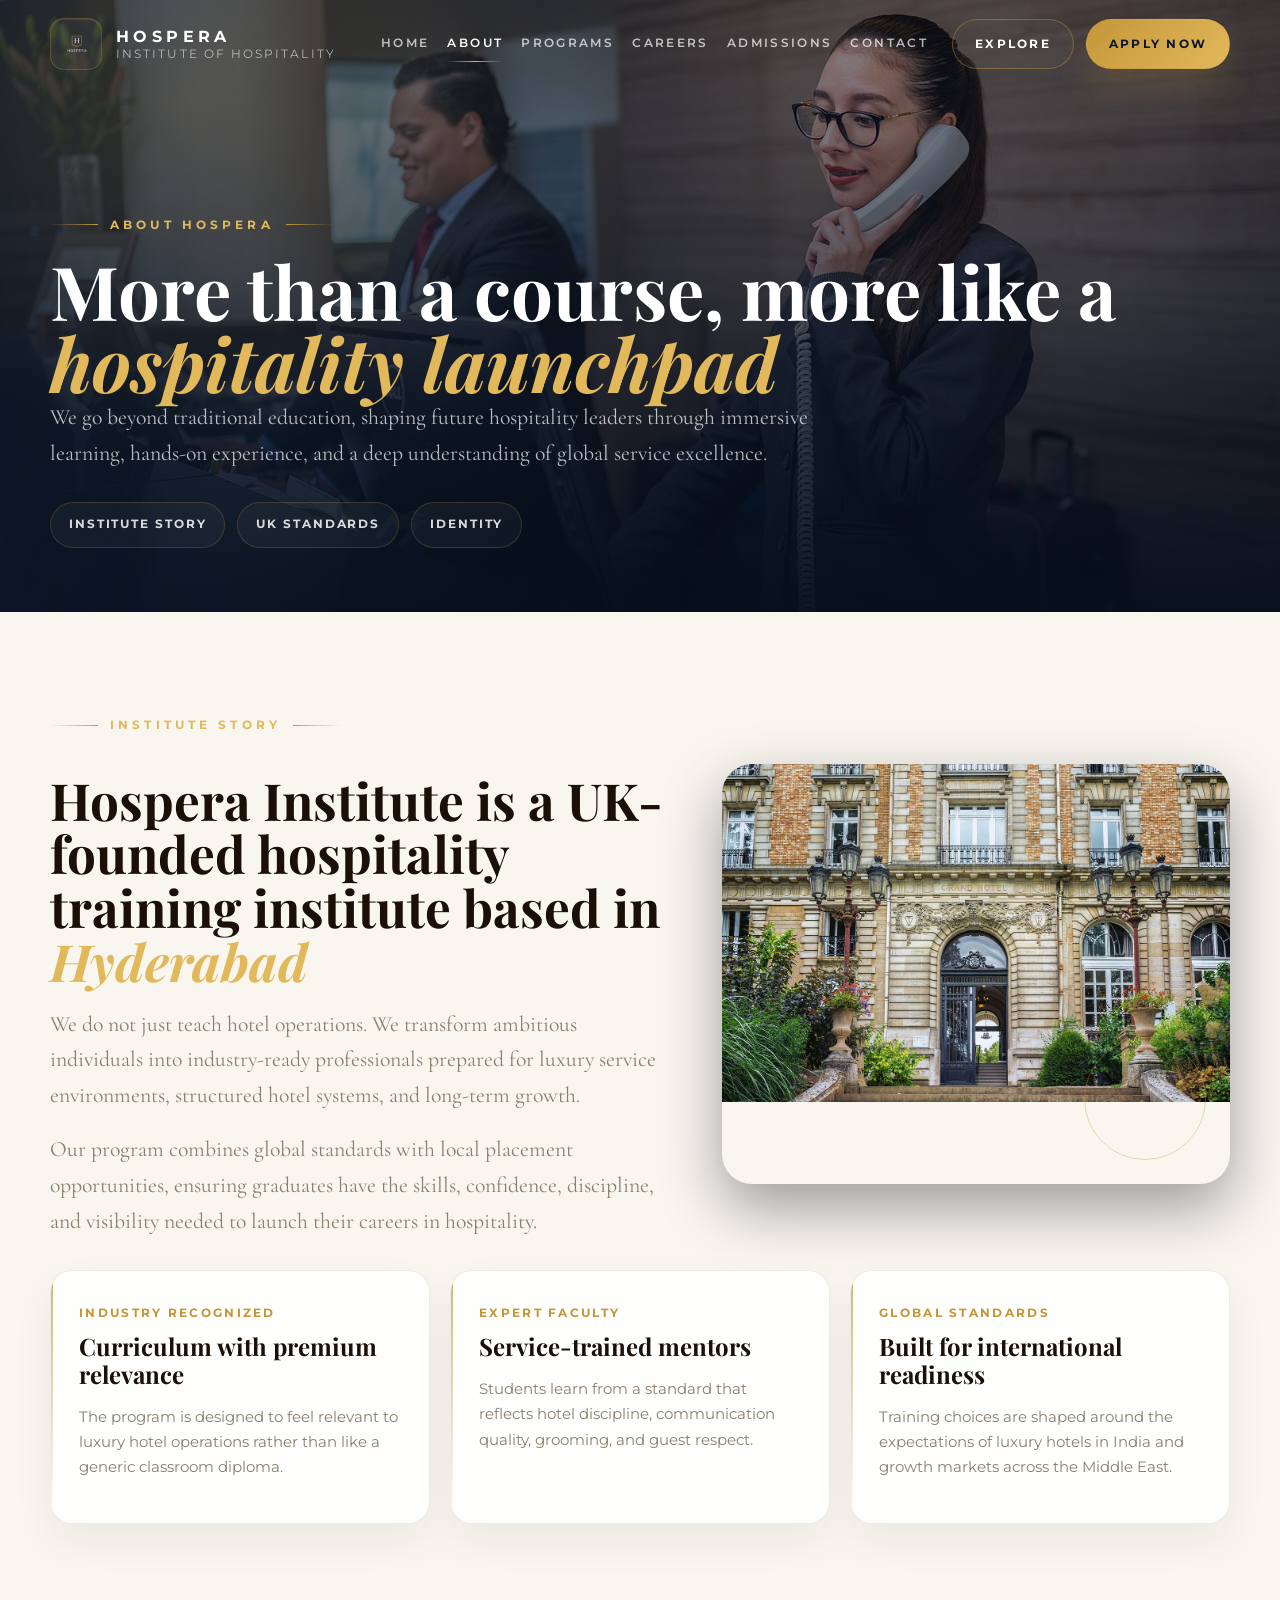
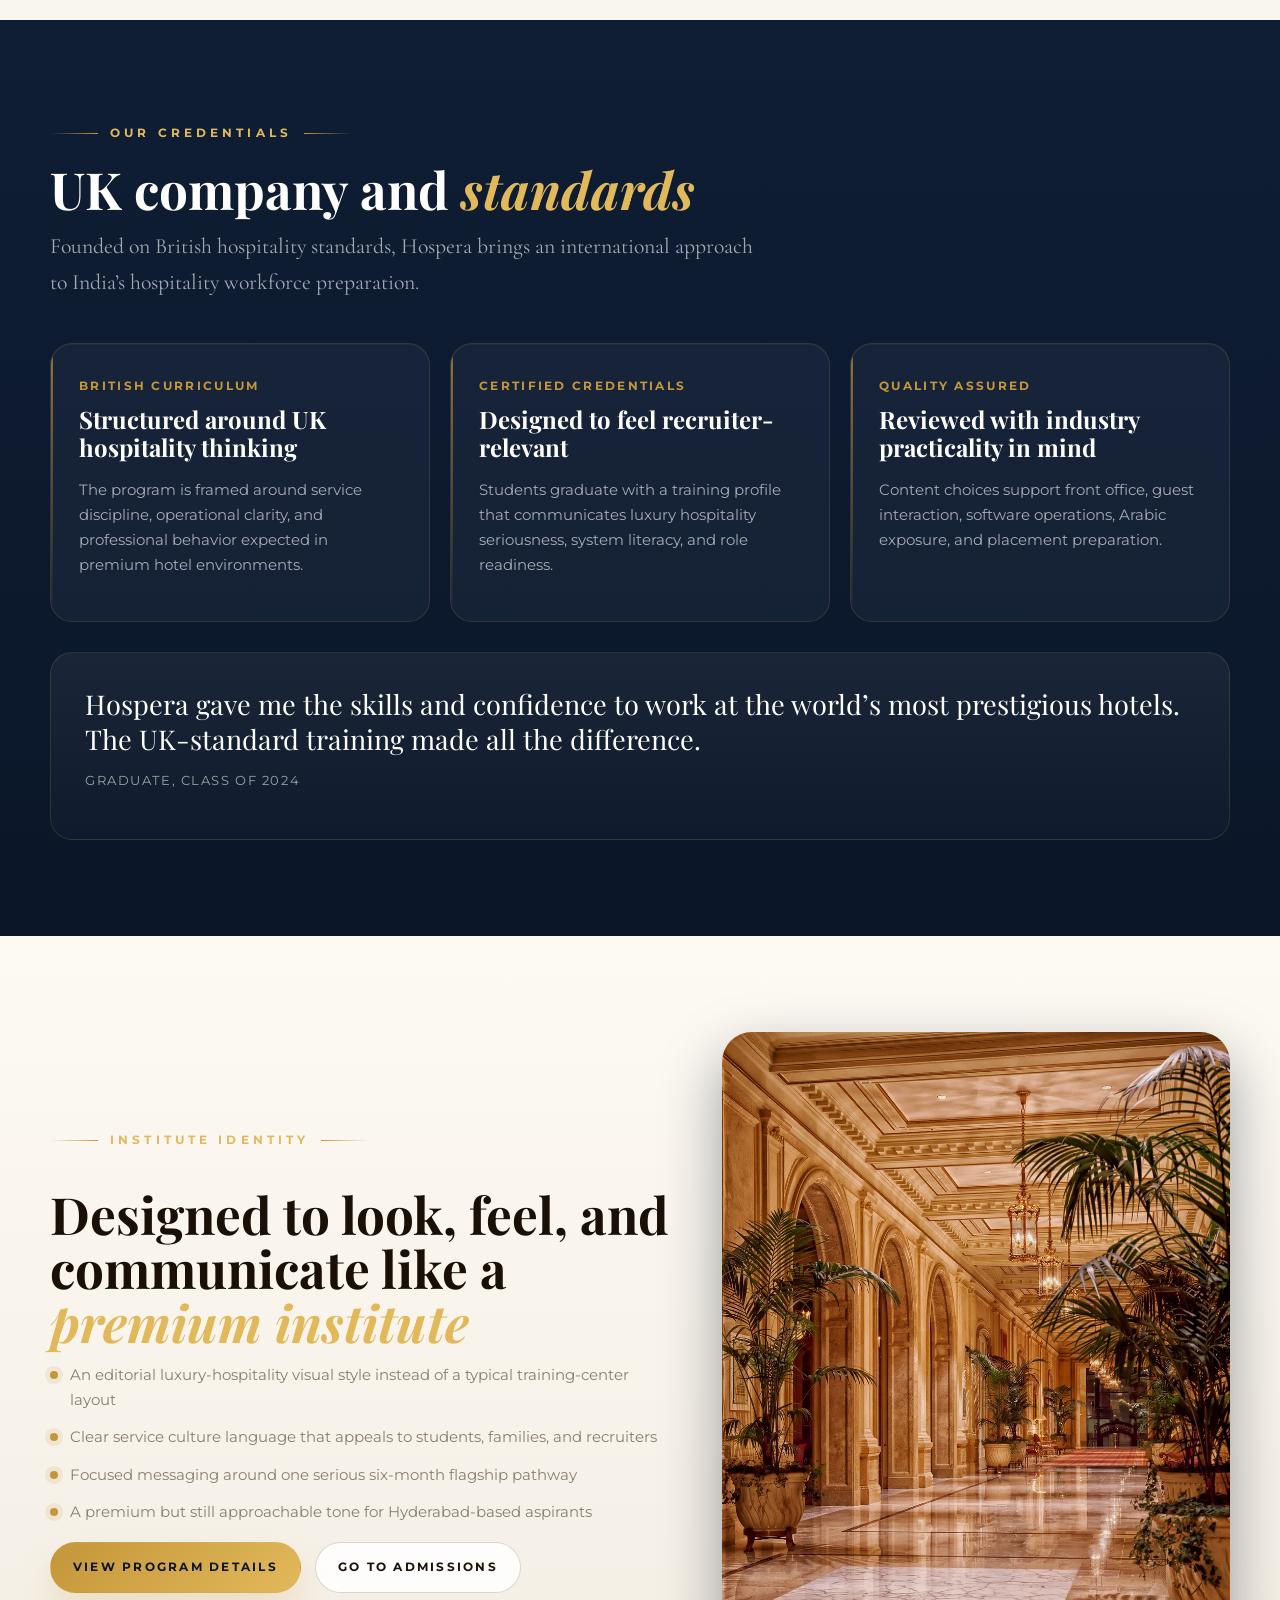
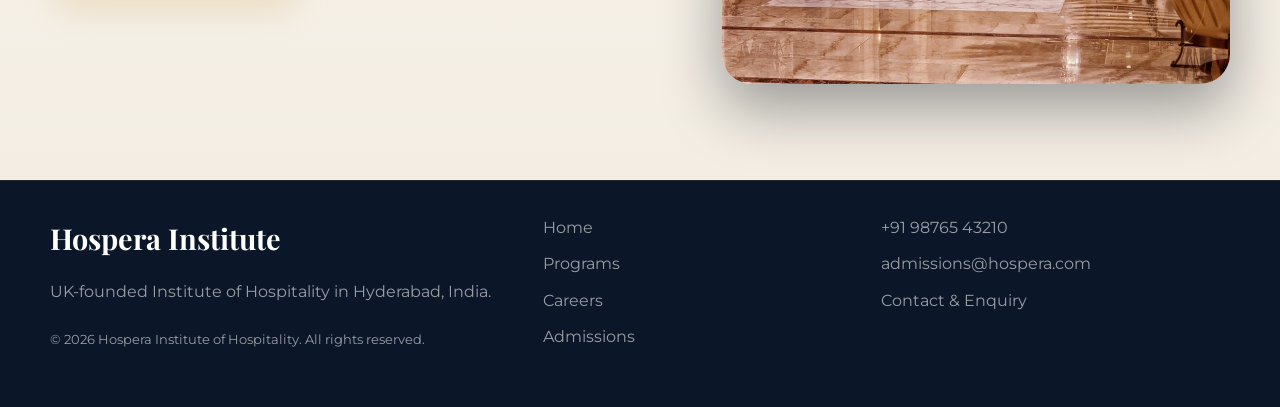
==== commit 540520c2: "Update about.html" ====
--- a/about.html
+++ b/about.html
@@ -44,12 +44,12 @@
   </header>
 
   <main class="main-shell">
-    <section class="page-hero" style="--hero-image: url('assets/reception.jpg');">
+    <section class="page-hero" style="background-image: url('assets/reception.jpg');">
       <div class="container" data-reveal>
         <span class="section-kicker">About Hospera</span>
         <h1 class="page-hero-title">More than a course, more like a <span class="highlight">hospitality launchpad</span></h1>
         <p class="page-hero-copy">
-          This page translates the YouWare one-page “About” and “UK Standards” sections into a clearer, dedicated institute story for GitHub Pages.
+          We go beyond traditional education, shaping future hospitality leaders through immersive learning, hands-on experience, and a deep understanding of global service excellence.
         </p>
         <div class="page-menu">
           <a href="#about">Institute Story</a>
--- a/style.css
+++ b/style.css
@@ -273,6 +273,9 @@
 .page-hero {
   position: relative;
   color: #fff;
+  background-size: cover;
+  background-position: center;
+  background-repeat: no-repeat;
 }
 
 .hero {
@@ -294,11 +297,7 @@
   content: "";
   position: absolute;
   inset: 0;
-  background-image:
-    linear-gradient(180deg, rgba(7, 15, 28, 0.36) 0%, rgba(7, 15, 28, 0.76) 60%, rgba(7, 15, 28, 0.96) 100%),
-    var(--hero-image);
-  background-size: cover;
-  background-position: center;
+  background: linear-gradient(180deg, rgba(7, 15, 28, 0.36) 0%, rgba(7, 15, 28, 0.76) 60%, rgba(7, 15, 28, 0.96) 100%);
 }
 
 .hero::after,
@@ -708,11 +707,9 @@
   min-height: 280px;
   padding: 28px;
   color: #fff;
-  background:
-    linear-gradient(180deg, rgba(8, 17, 31, 0.28), rgba(8, 17, 31, 0.84)),
-    var(--card-image);
   background-size: cover;
   background-position: center;
+  background-repeat: no-repeat;
   border: 1px solid rgba(196, 150, 58, 0.18);
   box-shadow: var(--shadow-deep);
   transition: transform 0.25s ease, border-color 0.25s ease;
@@ -948,11 +945,9 @@
 
 .banner-card {
   padding: 44px;
-  background:
-    linear-gradient(180deg, rgba(8, 17, 31, 0.82), rgba(8, 17, 31, 0.94)),
-    var(--card-image);
   background-size: cover;
   background-position: center;
+  background-repeat: no-repeat;
   color: #fff;
   border: 1px solid rgba(196, 150, 58, 0.18);
   box-shadow: var(--shadow-deep);
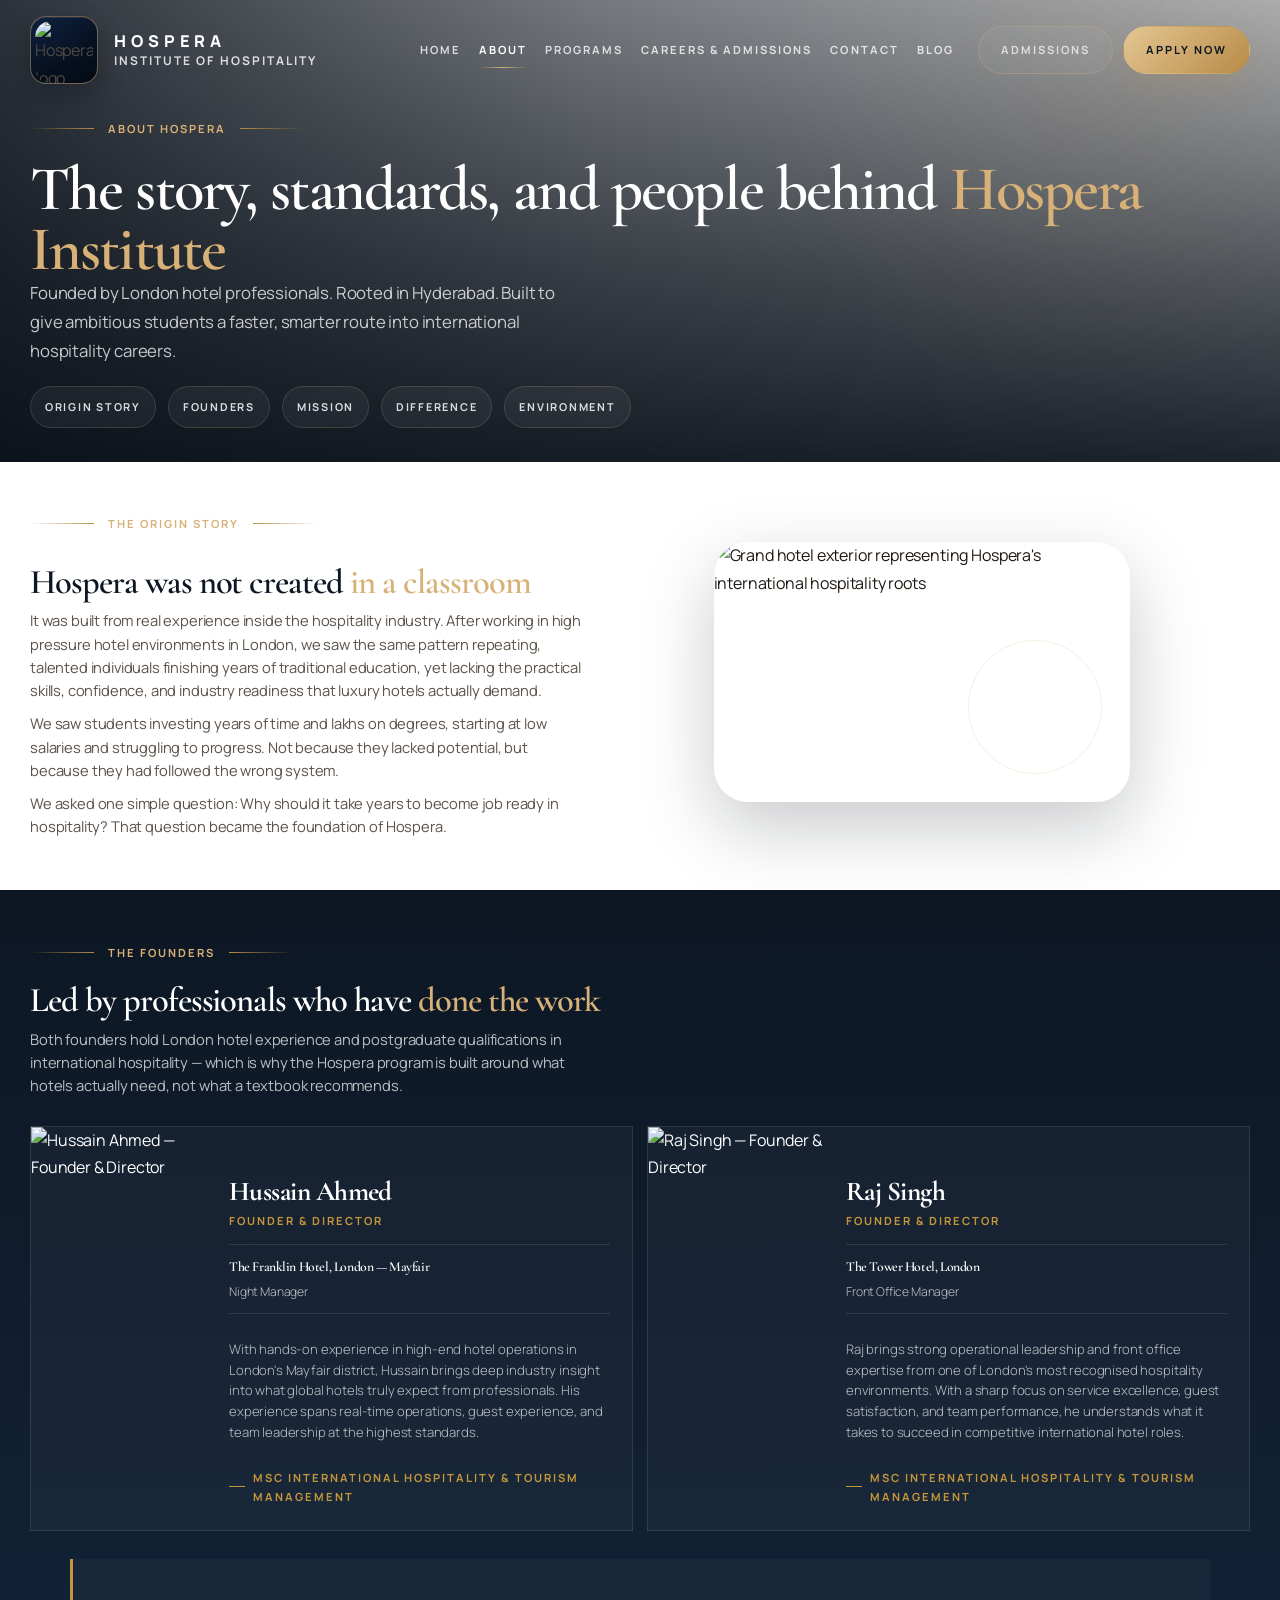
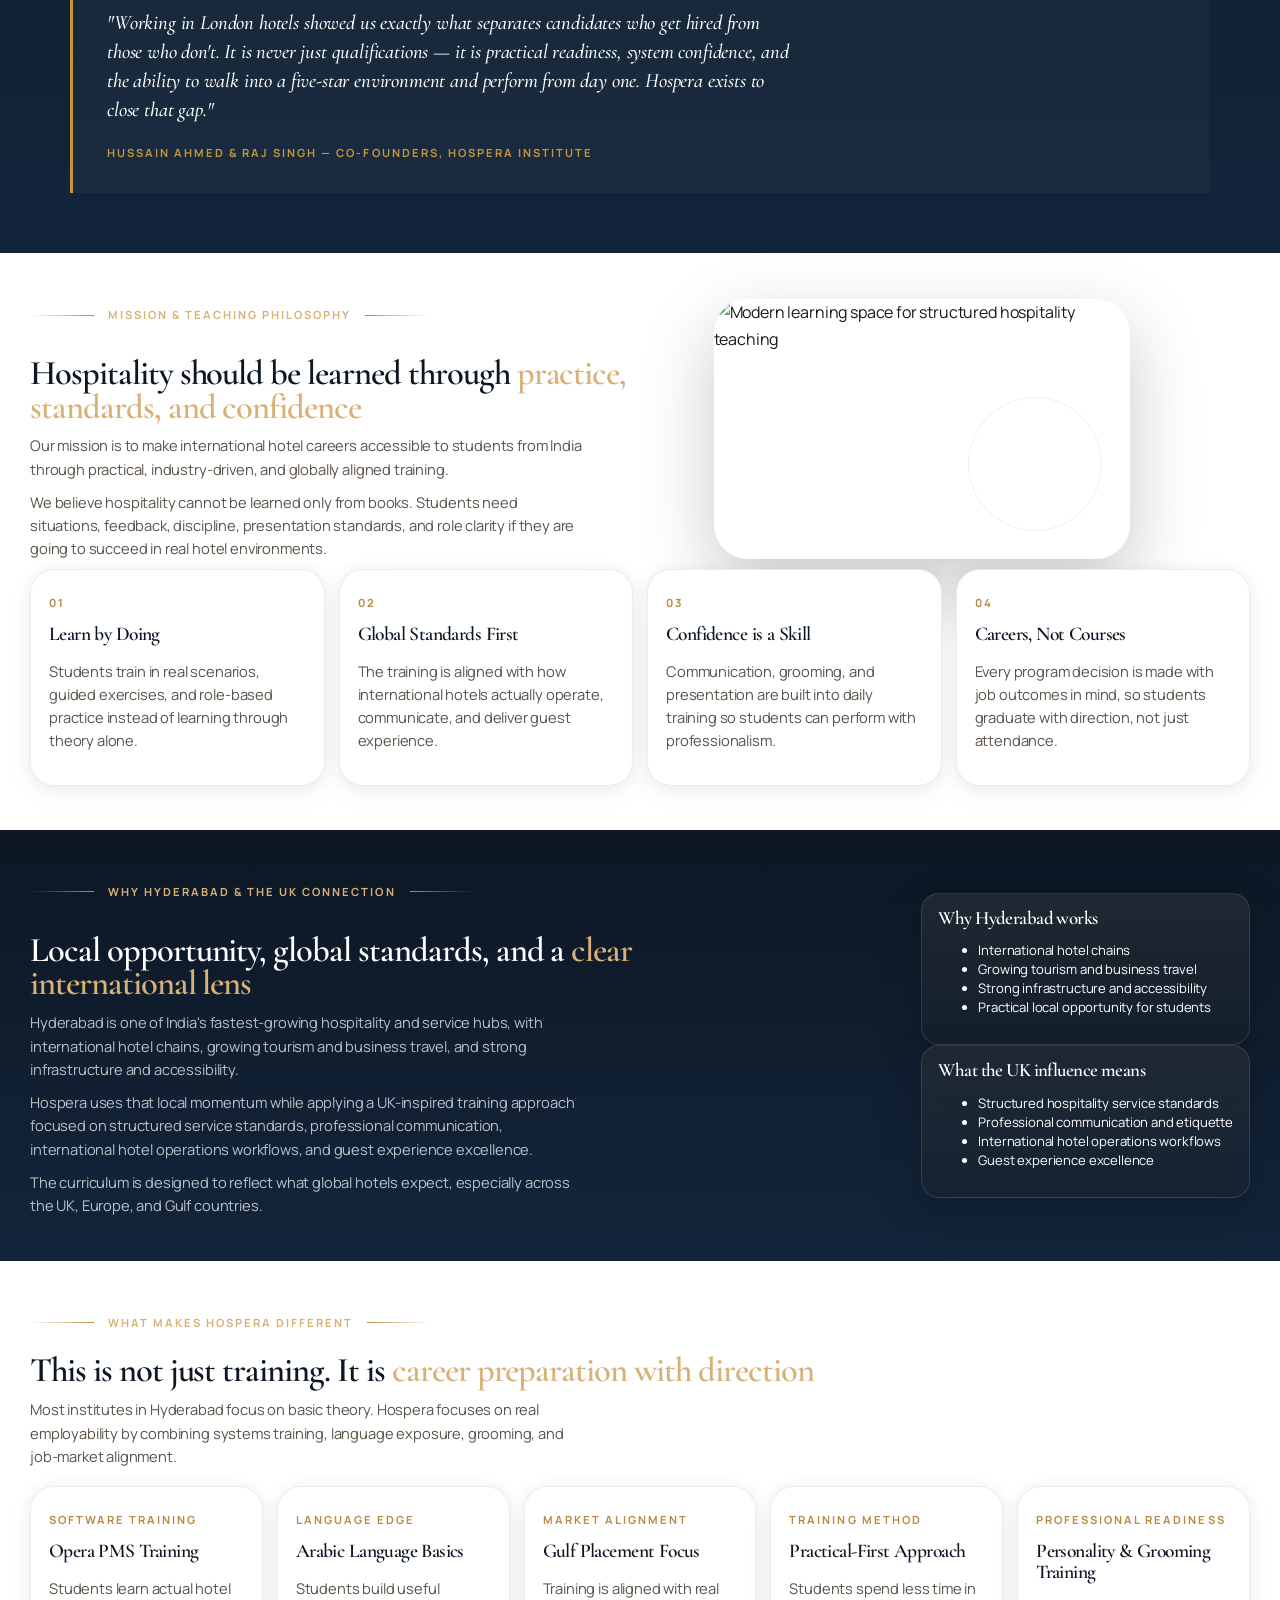
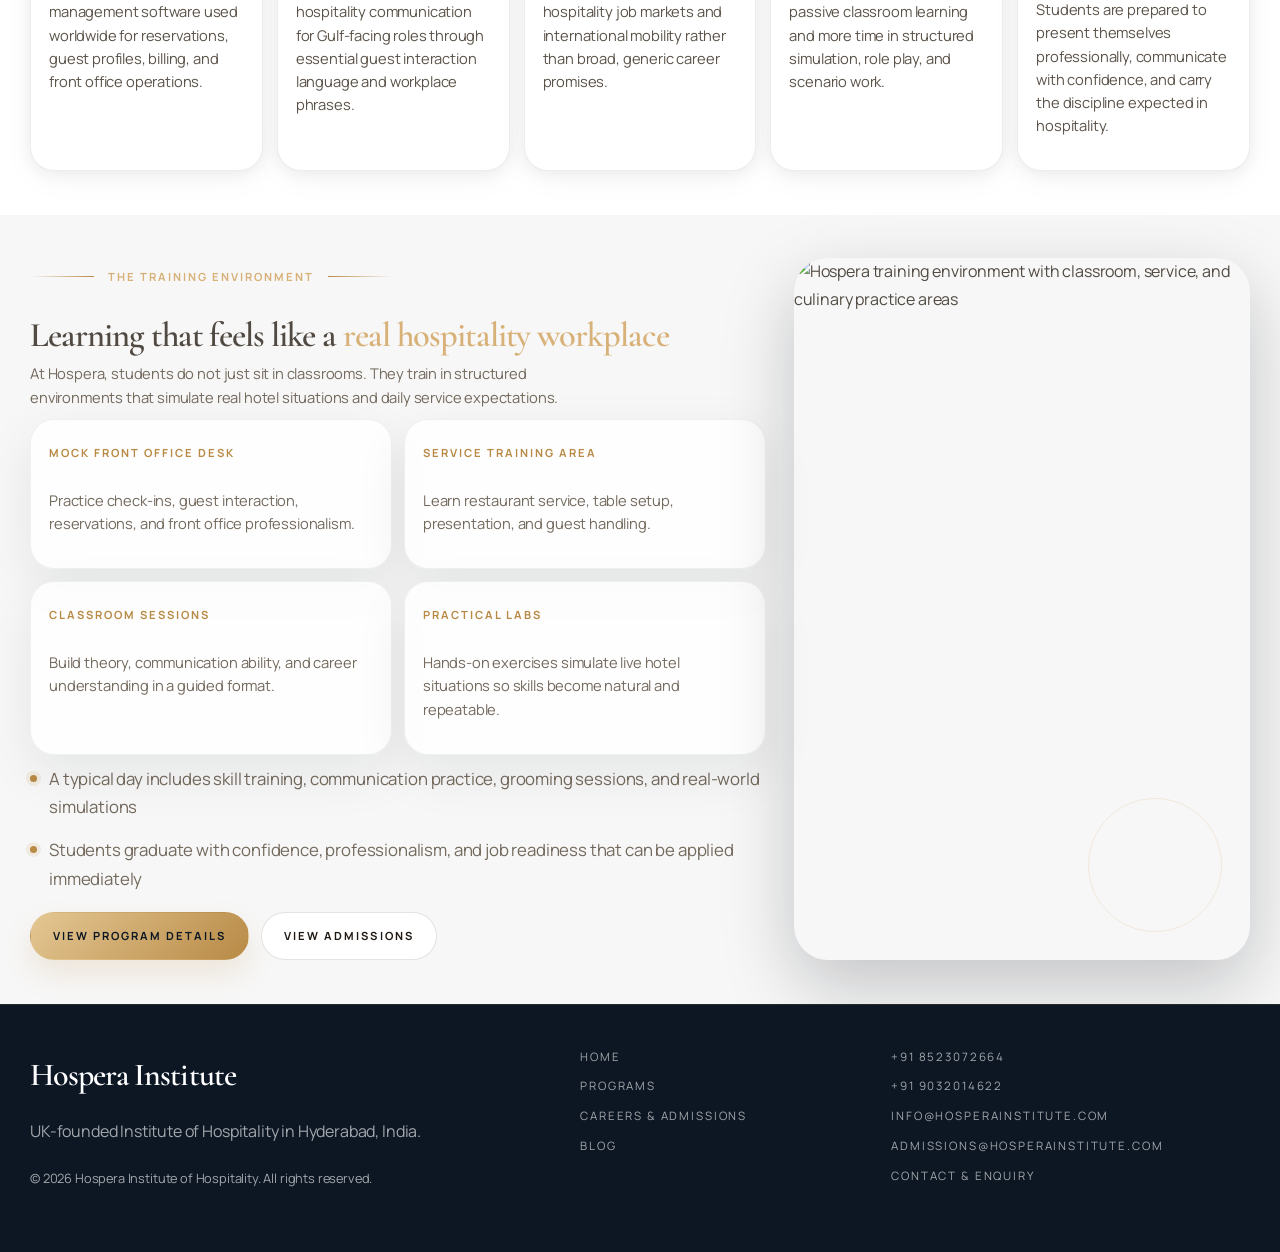
==== commit b84528a6: "Add files via upload" ====
--- a/about.html
+++ b/about.html
@@ -3,17 +3,301 @@
 <head>
   <meta charset="UTF-8" />
   <meta name="viewport" content="width=device-width, initial-scale=1.0" />
-  <title>About Hospera Institute | UK Company and Hospitality Standards</title>
+  <title>About Hospera Institute | Origin, Founders, Mission and Hospitality Standards</title>
   <meta
     name="description"
-    content="Learn about Hospera Institute, its UK-founded positioning, quality promise, hospitality identity, and the standards shaping its student training approach."
+    content="Learn about Hospera Institute of Hospitality, its origin story, founders, mission, UK-inspired training approach, Hyderabad location advantage, and practical student-first hospitality environment."
   />
   <link rel="preconnect" href="https://fonts.googleapis.com" />
   <link rel="preconnect" href="https://fonts.gstatic.com" crossorigin />
-  <link href="https://fonts.googleapis.com/css2?family=Cormorant+Garamond:wght@500;600;700&family=Montserrat:wght@400;500;600;700;800&family=Playfair+Display:wght@600;700;800&display=swap" rel="stylesheet" />
+  <link href="https://fonts.googleapis.com/css2?family=Cormorant+Garamond:wght@500;600;700&family=Manrope:wght@400;500;600;700;800&display=swap" rel="stylesheet" />
   <link rel="stylesheet" href="style.css" />
+  <style>
+  .about-page .page-hero {
+    min-height: 50svh;
+    padding: calc(var(--header-height) + 18px) 0 34px;
+  }
+
+  .about-page .section {
+    padding: clamp(30px, 3.4vw, 44px) 0;
+  }
+
+  .about-page .section-header {
+    margin-bottom: 18px;
+  }
+
+  .about-page .section-title {
+    font-size: clamp(1.78rem, 2.7vw, 2.55rem);
+    margin-bottom: 10px;
+  }
+
+  .about-page .section-intro,
+  .about-page .serif-copy,
+  .about-page .card-copy,
+  .about-page .bullet-list {
+    font-size: 0.92rem;
+    line-height: 1.58;
+  }
+
+  .about-page .split-grid {
+    gap: clamp(18px, 2.4vw, 28px);
+  }
+
+  .about-page .content-stack > * + * {
+    margin-top: 10px;
+  }
+
+  .about-page .media-frame,
+  .about-page .about-story-media,
+  .about-page .about-compact-media {
+    min-height: 0;
+    aspect-ratio: 16 / 10;
+    max-height: 260px;
+  }
+
+  .about-page .feature-grid,
+  .about-page .founders-grid {
+    gap: 14px;
+  }
+
+  .about-page .feature-card,
+  .about-page .table-card {
+    padding: 18px;
+  }
+
+  .about-page .about-philosophy-grid {
+    grid-template-columns: repeat(4, minmax(0, 1fr));
+  }
+
+  .about-page .about-difference-grid {
+    grid-template-columns: repeat(5, minmax(0, 1fr));
+  }
+
+  .about-page .about-context-stack,
+  .about-page .about-environment-grid {
+    gap: 12px;
+  }
+
+  .about-page #context .about-context-stack {
+    max-width: 360px;
+    justify-self: end;
+    gap: 10px;
+  }
+
+  .about-page #context .about-context-card {
+    padding: 14px 16px;
+    border-radius: 18px;
+  }
+
+  .about-page #context .about-context-card h3 {
+    margin-bottom: 10px;
+    font-size: clamp(1.18rem, 1.35vw, 1.38rem);
+    line-height: 1.08;
+  }
+
+  .about-page #context .about-inline-list {
+    gap: 6px;
+    font-size: 0.82rem;
+    line-height: 1.45;
+  }
+
+  .about-page .about-environment-grid-shell {
+    grid-template-columns: minmax(0, 1fr) minmax(320px, 0.62fr);
+    align-items: stretch;
+  }
+
+  .about-page #environment .about-compact-media {
+    width: 100%;
+    height: 100%;
+    min-height: 560px;
+    max-height: none;
+    aspect-ratio: 3 / 4;
+    align-self: stretch;
+  }
+
+  .about-page #environment .about-compact-media img {
+    object-fit: cover;
+    object-position: center;
+  }
+
+  .about-page .card-title {
+    font-size: clamp(1.22rem, 1.5vw, 1.55rem);
+  }
+
+  .about-page .spacer-md {
+    height: 8px;
+  }
+
+  .about-page .page-menu {
+    margin-top: 20px;
+  }
+
+  .about-page .hero-actions {
+    margin-top: 18px;
+  }
+
+  .founders-grid {
+   display: grid;
+   grid-template-columns: 1fr 1fr;
+   gap: 28px;
+   margin-top: 28px;
+ }
+ .f-card {
+   display: grid;
+   grid-template-columns: 176px 1fr;
+   overflow: hidden;
+   border: 1px solid rgba(255, 255, 255, 0.1);
+   background: rgba(255, 255, 255, 0.03);
+   transition: border-color 0.3s;
+ }
+ .f-card:hover {
+   border-color: rgba(196, 150, 58, 0.45);
+ }
+ .f-photo {
+   position: relative;
+   overflow: hidden;
+ }
+ .f-photo img {
+   width: 100%;
+   height: 100%;
+   object-fit: cover;
+   object-position: top center;
+   display: block;
+   filter: grayscale(10%);
+   transition: filter 0.4s ease, transform 0.5s ease;
+ }
+ .f-card:hover .f-photo img {
+   filter: grayscale(0%);
+   transform: scale(1.04);
+ }
+ .f-body {
+   padding: 24px 22px;
+   display: flex;
+   flex-direction: column;
+   justify-content: center;
+ }
+.f-name {
+  font-family: 'Cormorant Garamond', serif;
+  font-size: 1.7rem;
+  font-weight: 700;
+  line-height: 1.0;
+  color: #fff;
+  margin-bottom: 6px;
+  letter-spacing: -0.02em;
+}
+.f-role-tag {
+  font-size: 0.68rem;
+  font-weight: 700;
+  letter-spacing: 0.2em;
+  text-transform: uppercase;
+  color: #c4963a;
+  margin-bottom: 14px;
+}
+.f-hotel {
+  padding: 10px 0;
+  border-top: 1px solid rgba(255, 255, 255, 0.1);
+  border-bottom: 1px solid rgba(255, 255, 255, 0.1);
+  margin-bottom: 12px;
+}
+.f-hotel-name {
+  font-size: 0.86rem;
+  font-weight: 600;
+  color: #fff;
+  margin-bottom: 3px;
+}
+.f-hotel-title {
+  font-size: 0.76rem;
+  color: rgba(255, 255, 255, 0.45);
+  font-weight: 300;
+}
+.f-bio {
+  font-size: 0.82rem;
+  line-height: 1.58;
+  color: rgba(255, 255, 255, 0.52);
+  font-weight: 300;
+}
+.f-msc {
+  margin-top: 12px;
+  font-size: 0.62rem;
+  font-weight: 700;
+  letter-spacing: 0.14em;
+  text-transform: uppercase;
+  color: #c4963a;
+  display: flex;
+  align-items: center;
+  gap: 8px;
+}
+.f-msc::before {
+  content: '';
+  width: 16px;
+  height: 1px;
+  background: #c4963a;
+  flex-shrink: 0;
+}
+.founder-quote {
+  margin-top: 28px;
+  padding: 28px 34px;
+  background: rgba(255, 255, 255, 0.03);
+  border-left: 3px solid #c4963a;
+}
+.founder-quote p {
+  font-family: 'Cormorant Garamond', serif;
+  font-size: clamp(1.2rem, 1.6vw, 1.55rem);
+  font-weight: 500;
+  font-style: italic;
+  line-height: 1.42;
+  color: #fff;
+  margin-bottom: 14px;
+  max-width: 76ch;
+}
+.founder-quote cite {
+  font-size: 0.7rem;
+  font-weight: 700;
+  letter-spacing: 0.18em;
+  text-transform: uppercase;
+  color: #c4963a;
+  font-style: normal;
+}
+@media (max-width: 1000px) {
+  .about-page .about-philosophy-grid,
+  .about-page .about-difference-grid {
+    grid-template-columns: repeat(2, minmax(0, 1fr));
+  }
+
+  .founders-grid { grid-template-columns: 1fr; }
+  .f-card { grid-template-columns: 180px 1fr; }
+
+  .about-page .about-environment-grid-shell {
+    grid-template-columns: 1fr;
+  }
+
+  .about-page #context .about-context-stack {
+    max-width: none;
+    justify-self: stretch;
+  }
+
+  .about-page #environment .about-compact-media {
+    min-height: 420px;
+    aspect-ratio: 4 / 5;
+  }
+}
+@media (max-width: 640px) {
+  .about-page .about-philosophy-grid,
+  .about-page .about-difference-grid {
+    grid-template-columns: 1fr;
+  }
+
+  .about-page #environment .about-compact-media {
+    min-height: 360px;
+  }
+
+  .f-card { grid-template-columns: 1fr; }
+  .f-photo { aspect-ratio: 3/2; }
+  .founder-quote { padding: 28px 22px; }
+}
+</style>
 </head>
-<body>
+<body class="about-page">
   <header class="site-header">
     <div class="container navbar">
       <a class="brand" href="index.html" aria-label="Hospera Institute home">
@@ -31,12 +315,12 @@
           <a href="index.html">Home</a>
           <a href="about.html" class="active">About</a>
           <a href="programs.html">Programs</a>
-          <a href="careers.html">Careers</a>
-          <a href="admissions.html">Admissions</a>
+          <a href="careers.html">Careers &amp; Admissions</a>
           <a href="contact.html">Contact</a>
+          <a href="blog.html">Blog</a>
         </div>
         <div class="nav-actions">
-          <a class="btn btn-outline" href="programs.html">Explore</a>
+          <a class="btn btn-outline" href="careers.html#admissions">Admissions</a>
           <a class="btn btn-gold" href="apply.html">Apply Now</a>
         </div>
       </nav>
@@ -44,118 +328,276 @@
   </header>
 
   <main class="main-shell">
-    <section class="page-hero" style="background-image: url('assets/reception.jpg');">
+    <section class="page-hero has-video" style="background-image: url('assets/hospitality-scene.jpg');">
+      <video class="hero-video" autoplay muted loop playsinline webkit-playsinline disablepictureinpicture preload="auto" poster="assets/hospitality-scene.jpg" aria-hidden="true">
+        <source src="assets/videos/hero-about-hotel.mp4" type="video/mp4" />
+      </video>
       <div class="container" data-reveal>
         <span class="section-kicker">About Hospera</span>
-        <h1 class="page-hero-title">More than a course, more like a <span class="highlight">hospitality launchpad</span></h1>
+        <h1 class="page-hero-title">The story, standards, and people behind <span class="highlight">Hospera Institute</span></h1>
         <p class="page-hero-copy">
-          We go beyond traditional education, shaping future hospitality leaders through immersive learning, hands-on experience, and a deep understanding of global service excellence.
+          Founded by London hotel professionals. Rooted in Hyderabad. Built to give ambitious students a faster, smarter route into international hospitality careers.
         </p>
         <div class="page-menu">
-          <a href="#about">Institute Story</a>
-          <a href="#uk">UK Standards</a>
-          <a href="#identity">Identity</a>
+          <a href="#origin">Origin Story</a>
+          <a href="#founders">Founders</a>
+          <a href="#mission">Mission</a>
+          <a href="#difference">Difference</a>
+          <a href="#environment">Environment</a>
         </div>
       </div>
     </section>
 
-    <section class="section section-light section-anchor" id="about">
+    <section class="section section-light section-anchor" id="origin">
       <div class="container">
-        <div class="split-grid">
+        <div class="split-grid about-story-grid">
           <div class="content-stack" data-reveal>
-            <span class="section-kicker">Institute Story</span>
-            <h2 class="section-title">Hospera Institute is a UK-founded hospitality training institute based in <span class="highlight">Hyderabad</span></h2>
+            <span class="section-kicker">The Origin Story</span>
+            <h2 class="section-title">Hospera was not created <span class="highlight">in a classroom</span></h2>
             <p class="section-intro">
-              We do not just teach hotel operations. We transform ambitious individuals into industry-ready professionals prepared for
-              luxury service environments, structured hotel systems, and long-term growth.
+              It was built from real experience inside the hospitality industry. After working in high pressure hotel environments in London, we saw the same pattern repeating, talented individuals finishing years of traditional education, yet lacking the practical skills, confidence, and industry readiness that luxury hotels actually demand.
             </p>
             <p class="serif-copy">
-              Our program combines global standards with local placement opportunities, ensuring graduates have the skills, confidence,
-              discipline, and visibility needed to launch their careers in hospitality.
-            </p>
-          </div>
-          <div class="media-frame" data-reveal>
-            <img src="assets/hospitality-scene.jpg" alt="Hospitality environment representing Hospera standards" />
+              We saw students investing years of time and lakhs on degrees, starting at low salaries and struggling to progress. Not because they lacked potential, but because they had followed the wrong system.
+            </p>
+            <p class="serif-copy">
+              We asked one simple question: Why should it take years to become job ready in hospitality? That question became the foundation of Hospera.
+            </p>
+          </div>
+          <div class="media-frame about-story-media" data-reveal>
+            <img src="assets/hospitality-scene.jpg" alt="Grand hotel exterior representing Hospera's international hospitality roots" />
+            <div class="about-media-note">
+              <h3>Why Hospera was created</h3>
+              <ul class="about-inline-list">
+                <li>Real industry training</li>
+                <li>Global service standards</li>
+                <li>Exposure to international hotel systems</li>
+              </ul>
+            </div>
           </div>
         </div>
 
         <div class="spacer-md"></div>
-
-        <div class="feature-grid three">
-          <article class="feature-card" data-reveal>
-            <span class="card-tag">Industry Recognized</span>
-            <h3 class="card-title">Curriculum with premium relevance</h3>
-            <p class="card-copy">The program is designed to feel relevant to luxury hotel operations rather than like a generic classroom diploma.</p>
-          </article>
-          <article class="feature-card" data-reveal>
-            <span class="card-tag">Expert Faculty</span>
-            <h3 class="card-title">Service-trained mentors</h3>
-            <p class="card-copy">Students learn from a standard that reflects hotel discipline, communication quality, grooming, and guest respect.</p>
-          </article>
-          <article class="feature-card" data-reveal>
-            <span class="card-tag">Global Standards</span>
-            <h3 class="card-title">Built for international readiness</h3>
-            <p class="card-copy">Training choices are shaped around the expectations of luxury hotels in India and growth markets across the Middle East.</p>
-          </article>
-        </div>
       </div>
     </section>
 
-    <section class="section section-dark section-anchor" id="uk">
+    <section class="section section-dark section-anchor" id="founders">
+  <div class="container">
+    <div class="section-header" data-reveal>
+      <span class="section-kicker">The Founders</span>
+      <h2 class="section-title">Led by professionals who have <span class="highlight">done the work</span></h2>
+      <p class="section-intro">
+        Both founders hold London hotel experience and postgraduate qualifications in international hospitality — which is why the Hospera program is built around what hotels actually need, not what a textbook recommends.
+      </p>
+    </div>
+
+    <div class="founders-grid">
+      <article class="f-card" data-reveal>
+        <div class="f-photo">
+          <img src="assets/Hussain.png" alt="Hussain Ahmed — Founder & Director" />
+        </div>
+        <div class="f-body">
+          <h3 class="f-name">Hussain Ahmed</h3>
+          <div class="f-role-tag">Founder &amp; Director</div>
+          <div class="f-hotel">
+            <div class="f-hotel-name">The Franklin Hotel, London — Mayfair</div>
+            <div class="f-hotel-title">Night Manager</div>
+          </div>
+          <p class="f-bio">
+            With hands-on experience in high-end hotel operations in London's Mayfair district, Hussain brings deep industry insight into what global hotels truly expect from professionals. His experience spans real-time operations, guest experience, and team leadership at the highest standards.
+          </p>
+          <div class="f-msc">MSc International Hospitality &amp; Tourism Management</div>
+        </div>
+      </article>
+
+      <article class="f-card" data-reveal>
+        <div class="f-photo">
+          <img src="assets/Raj.png" alt="Raj Singh — Founder & Director" />
+        </div>
+        <div class="f-body">
+          <h3 class="f-name">Raj Singh</h3>
+          <div class="f-role-tag">Founder &amp; Director</div>
+          <div class="f-hotel">
+            <div class="f-hotel-name">The Tower Hotel, London</div>
+            <div class="f-hotel-title">Front Office Manager</div>
+          </div>
+          <p class="f-bio">
+            Raj brings strong operational leadership and front office expertise from one of London's most recognised hospitality environments. With a sharp focus on service excellence, guest satisfaction, and team performance, he understands what it takes to succeed in competitive international hotel roles.
+          </p>
+          <div class="f-msc">MSc International Hospitality &amp; Tourism Management</div>
+        </div>
+      </article>
+    </div>
+
+    <blockquote class="founder-quote" data-reveal>
+      <p>"Working in London hotels showed us exactly what separates candidates who get hired from those who don't. It is never just qualifications — it is practical readiness, system confidence, and the ability to walk into a five-star environment and perform from day one. Hospera exists to close that gap."</p>
+      <cite>Hussain Ahmed &amp; Raj Singh — Co-Founders, Hospera Institute</cite>
+    </blockquote>
+  </div>
+</section>
+
+    <section class="section section-light section-anchor" id="mission">
+      <div class="container">
+        <div class="split-grid reverse about-mission-grid">
+          <div class="media-frame about-compact-media" data-reveal>
+            <img src="assets/learning-space.jpg" alt="Modern learning space for structured hospitality teaching" />
+          </div>
+          <div class="content-stack" data-reveal>
+            <span class="section-kicker">Mission & Teaching Philosophy</span>
+            <h2 class="section-title">Hospitality should be learned through <span class="highlight">practice, standards, and confidence</span></h2>
+            <p class="section-intro">
+              Our mission is to make international hotel careers accessible to students from India through practical, industry-driven, and globally aligned training.
+            </p>
+            <p class="serif-copy">
+              We believe hospitality cannot be learned only from books. Students need situations, feedback, discipline, presentation standards, and role clarity if they are going to succeed in real hotel environments.
+            </p>
+          </div>
+        </div>
+
+        <div class="spacer-md"></div>
+
+        <div class="feature-grid two about-philosophy-grid">
+          <article class="feature-card" data-reveal>
+            <span class="card-tag">01</span>
+            <h3 class="card-title">Learn by Doing</h3>
+            <p class="card-copy">Students train in real scenarios, guided exercises, and role-based practice instead of learning through theory alone.</p>
+          </article>
+          <article class="feature-card" data-reveal>
+            <span class="card-tag">02</span>
+            <h3 class="card-title">Global Standards First</h3>
+            <p class="card-copy">The training is aligned with how international hotels actually operate, communicate, and deliver guest experience.</p>
+          </article>
+          <article class="feature-card" data-reveal>
+            <span class="card-tag">03</span>
+            <h3 class="card-title">Confidence is a Skill</h3>
+            <p class="card-copy">Communication, grooming, and presentation are built into daily training so students can perform with professionalism.</p>
+          </article>
+          <article class="feature-card" data-reveal>
+            <span class="card-tag">04</span>
+            <h3 class="card-title">Careers, Not Courses</h3>
+            <p class="card-copy">Every program decision is made with job outcomes in mind, so students graduate with direction, not just attendance.</p>
+          </article>
+        </div>
+      </div>
+    </section>
+
+    <section class="section section-dark section-anchor" id="context">
+      <div class="container">
+        <div class="split-grid about-context-grid">
+          <div class="content-stack" data-reveal>
+            <span class="section-kicker">Why Hyderabad & The UK Connection</span>
+            <h2 class="section-title">Local opportunity, global standards, and a <span class="highlight">clear international lens</span></h2>
+            <p class="section-intro">
+              Hyderabad is one of India's fastest-growing hospitality and service hubs, with international hotel chains, growing tourism and business travel, and strong infrastructure and accessibility.
+            </p>
+            <p class="serif-copy">
+              Hospera uses that local momentum while applying a UK-inspired training approach focused on structured service standards, professional communication, international hotel operations workflows, and guest experience excellence.
+            </p>
+            <p class="serif-copy">
+              The curriculum is designed to reflect what global hotels expect, especially across the UK, Europe, and Gulf countries.
+            </p>
+          </div>
+          <div class="about-context-stack" data-reveal>
+            <article class="table-card about-context-card">
+              <h3>Why Hyderabad works</h3>
+              <ul class="about-inline-list">
+                <li>International hotel chains</li>
+                <li>Growing tourism and business travel</li>
+                <li>Strong infrastructure and accessibility</li>
+                <li>Practical local opportunity for students</li>
+              </ul>
+            </article>
+            <article class="table-card about-context-card">
+              <h3>What the UK influence means</h3>
+              <ul class="about-inline-list">
+                <li>Structured hospitality service standards</li>
+                <li>Professional communication and etiquette</li>
+                <li>International hotel operations workflows</li>
+                <li>Guest experience excellence</li>
+              </ul>
+            </article>
+          </div>
+        </div>
+      </div>
+    </section>
+
+    <section class="section section-light section-anchor" id="difference">
       <div class="container">
         <div class="section-header" data-reveal>
-          <span class="section-kicker">Our Credentials</span>
-          <h2 class="section-title">UK company and <span class="highlight">standards</span></h2>
+          <span class="section-kicker">What Makes Hospera Different</span>
+          <h2 class="section-title">This is not just training. It is <span class="highlight">career preparation with direction</span></h2>
           <p class="section-intro">
-            Founded on British hospitality standards, Hospera brings an international approach to India’s hospitality workforce preparation.
+            Most institutes in Hyderabad focus on basic theory. Hospera focuses on real employability by combining systems training, language exposure, grooming, and job-market alignment.
           </p>
         </div>
 
-        <div class="feature-grid three">
-          <article class="feature-card" data-reveal>
-            <span class="card-tag">British Curriculum</span>
-            <h3 class="card-title">Structured around UK hospitality thinking</h3>
-            <p class="card-copy">The program is framed around service discipline, operational clarity, and professional behavior expected in premium hotel environments.</p>
-          </article>
-          <article class="feature-card" data-reveal>
-            <span class="card-tag">Certified Credentials</span>
-            <h3 class="card-title">Designed to feel recruiter-relevant</h3>
-            <p class="card-copy">Students graduate with a training profile that communicates luxury hospitality seriousness, system literacy, and role readiness.</p>
-          </article>
-          <article class="feature-card" data-reveal>
-            <span class="card-tag">Quality Assured</span>
-            <h3 class="card-title">Reviewed with industry practicality in mind</h3>
-            <p class="card-copy">Content choices support front office, guest interaction, software operations, Arabic exposure, and placement preparation.</p>
-          </article>
-        </div>
-
-        <div class="spacer-md"></div>
-
-        <div class="quote-panel" data-reveal>
-          <p class="quote-text">Hospera gave me the skills and confidence to work at the world’s most prestigious hotels. The UK-standard training made all the difference.</p>
-          <p class="quote-meta">Graduate, Class of 2024</p>
+        <div class="feature-grid three about-difference-grid">
+          <article class="feature-card" data-reveal>
+            <span class="card-tag">Software Training</span>
+            <h3 class="card-title">Opera PMS Training</h3>
+            <p class="card-copy">Students learn actual hotel management software used worldwide for reservations, guest profiles, billing, and front office operations.</p>
+          </article>
+          <article class="feature-card" data-reveal>
+            <span class="card-tag">Language Edge</span>
+            <h3 class="card-title">Arabic Language Basics</h3>
+            <p class="card-copy">Students build useful hospitality communication for Gulf-facing roles through essential guest interaction language and workplace phrases.</p>
+          </article>
+          <article class="feature-card" data-reveal>
+            <span class="card-tag">Market Alignment</span>
+            <h3 class="card-title">Gulf Placement Focus</h3>
+            <p class="card-copy">Training is aligned with real hospitality job markets and international mobility rather than broad, generic career promises.</p>
+          </article>
+          <article class="feature-card" data-reveal>
+            <span class="card-tag">Training Method</span>
+            <h3 class="card-title">Practical-First Approach</h3>
+            <p class="card-copy">Students spend less time in passive classroom learning and more time in structured simulation, role play, and scenario work.</p>
+          </article>
+          <article class="feature-card" data-reveal>
+            <span class="card-tag">Professional Readiness</span>
+            <h3 class="card-title">Personality & Grooming Training</h3>
+            <p class="card-copy">Students are prepared to present themselves professionally, communicate with confidence, and carry the discipline expected in hospitality.</p>
+          </article>
         </div>
       </div>
     </section>
 
-    <section class="section section-contrast section-anchor" id="identity">
+    <section class="section section-contrast section-anchor" id="environment">
       <div class="container">
-        <div class="split-grid reverse">
-          <div class="media-frame" data-reveal>
-            <img src="assets/lobby.jpg" alt="Premium hotel lobby atmosphere" />
+        <div class="split-grid reverse about-environment-grid-shell">
+          <div class="media-frame about-compact-media" data-reveal>
+            <img src="assets/training-environment.png" alt="Hospera training environment with classroom, service, and culinary practice areas" />
           </div>
           <div class="content-stack" data-reveal>
-            <span class="section-kicker">Institute Identity</span>
-            <h2 class="section-title">Designed to look, feel, and communicate like a <span class="highlight">premium institute</span></h2>
+            <span class="section-kicker">The Training Environment</span>
+            <h2 class="section-title">Learning that feels like a <span class="highlight">real hospitality workplace</span></h2>
+            <p class="section-intro">
+              At Hospera, students do not just sit in classrooms. They train in structured environments that simulate real hotel situations and daily service expectations.
+            </p>
+            <div class="feature-grid two about-environment-grid">
+              <article class="feature-card">
+                <span class="card-tag">Mock Front Office Desk</span>
+                <p class="card-copy">Practice check-ins, guest interaction, reservations, and front office professionalism.</p>
+              </article>
+              <article class="feature-card">
+                <span class="card-tag">Service Training Area</span>
+                <p class="card-copy">Learn restaurant service, table setup, presentation, and guest handling.</p>
+              </article>
+              <article class="feature-card">
+                <span class="card-tag">Classroom Sessions</span>
+                <p class="card-copy">Build theory, communication ability, and career understanding in a guided format.</p>
+              </article>
+              <article class="feature-card">
+                <span class="card-tag">Practical Labs</span>
+                <p class="card-copy">Hands-on exercises simulate live hotel situations so skills become natural and repeatable.</p>
+              </article>
+            </div>
             <ul class="bullet-list">
-              <li>An editorial luxury-hospitality visual style instead of a typical training-center layout</li>
-              <li>Clear service culture language that appeals to students, families, and recruiters</li>
-              <li>Focused messaging around one serious six-month flagship pathway</li>
-              <li>A premium but still approachable tone for Hyderabad-based aspirants</li>
+              <li>A typical day includes skill training, communication practice, grooming sessions, and real-world simulations</li>
+              <li>Students graduate with confidence, professionalism, and job readiness that can be applied immediately</li>
             </ul>
             <div class="hero-actions">
               <a class="btn btn-gold" href="programs.html">View Program Details</a>
-              <a class="btn btn-outline-dark" href="admissions.html">Go to Admissions</a>
+              <a class="btn btn-outline-dark" href="careers.html#admissions">View Admissions</a>
             </div>
           </div>
         </div>
@@ -168,17 +610,19 @@
       <div>
         <h3 class="footer-title">Hospera Institute</h3>
         <p class="footer-copy">UK-founded Institute of Hospitality in Hyderabad, India.</p>
-        <p class="footer-small">© <span id="currentYear"></span> Hospera Institute of Hospitality. All rights reserved.</p>
+        <p class="footer-small">&copy; <span id="currentYear"></span> Hospera Institute of Hospitality. All rights reserved.</p>
       </div>
       <div class="footer-links">
         <a href="index.html">Home</a>
         <a href="programs.html">Programs</a>
-        <a href="careers.html">Careers</a>
-        <a href="admissions.html">Admissions</a>
+        <a href="careers.html">Careers &amp; Admissions</a>
+        <a href="blog.html">Blog</a>
       </div>
       <div class="footer-links">
-        <a href="tel:+919876543210">+91 98765 43210</a>
-        <a href="mailto:admissions@hospera.com">admissions@hospera.com</a>
+        <a href="tel:+918523072664">+91 8523072664</a>
+        <a href="tel:+919032014622">+91 9032014622</a>
+        <a href="mailto:info@hosperainstitute.com">info@hosperainstitute.com</a>
+        <a href="mailto:admissions@hosperainstitute.com">admissions@hosperainstitute.com</a>
         <a href="contact.html">Contact & Enquiry</a>
       </div>
     </div>
--- a/style.css
+++ b/style.css
@@ -259,6 +259,14 @@
   background: rgba(255, 255, 255, 0.03);
 }
 
+.nav-actions .btn-outline {
+  color: rgba(255, 255, 255, 0.7);
+}
+
+.nav-actions .btn-outline:hover {
+  color: #fff;
+}
+
 .btn-outline-dark {
   border-color: rgba(26, 16, 8, 0.16);
   color: var(--text-dark);
@@ -1253,3 +1261,1567 @@
     transform: none;
   }
 }
+
+/* Glion-inspired editorial theme overrides */
+:root {
+  --navy-950: #08111a;
+  --navy-900: #0d1724;
+  --navy-800: #13253b;
+  --navy-700: #1c3451;
+  --gold-500: #b88a46;
+  --gold-400: #d8b178;
+  --ivory-100: #f7f3eb;
+  --ivory-200: #efe8dc;
+  --text-dark: #1f1812;
+  --text-soft: #73695d;
+  --border-gold: rgba(184, 138, 70, 0.22);
+  --shadow-deep: 0 26px 72px rgba(7, 14, 24, 0.22);
+  --radius-xl: 34px;
+  --radius-lg: 24px;
+  --container: min(1220px, calc(100vw - 56px));
+  --header-height: 92px;
+}
+
+body,
+button,
+input,
+textarea,
+select {
+  font-family: "Manrope", sans-serif;
+  letter-spacing: -0.01em;
+}
+
+body {
+  background: var(--ivory-100);
+  line-height: 1.72;
+}
+
+body::before {
+  background:
+    radial-gradient(circle at top right, rgba(184, 138, 70, 0.05), transparent 28%),
+    radial-gradient(circle at bottom left, rgba(13, 23, 36, 0.05), transparent 22%);
+}
+
+body::after {
+  opacity: 0;
+}
+
+.site-header {
+  padding: 20px 0;
+}
+
+.site-header.scrolled,
+.site-header.menu-open {
+  background: rgba(8, 17, 26, 0.92);
+  border-color: rgba(216, 177, 120, 0.12);
+  backdrop-filter: blur(24px);
+  box-shadow: 0 18px 44px rgba(6, 12, 20, 0.2);
+}
+
+.brand-mark {
+  border-color: rgba(216, 177, 120, 0.2);
+  border-radius: 16px;
+}
+
+.brand-title,
+.brand-subtitle,
+.nav-links a,
+.btn,
+.section-kicker,
+.card-tag,
+.inline-note,
+.stat-label,
+.chip,
+.page-menu a,
+.timeline-tags span,
+.timeline-period,
+.link-arrow,
+.field label,
+.footer-links a,
+.footer-small {
+  font-family: "Manrope", sans-serif;
+}
+
+.brand-title {
+  font-size: 0.88rem;
+  letter-spacing: 0.24em;
+}
+
+.brand-subtitle {
+  font-size: 0.67rem;
+  letter-spacing: 0.16em;
+}
+
+.nav-links {
+  gap: 22px;
+}
+
+.nav-links a {
+  font-size: 0.69rem;
+  font-weight: 700;
+  letter-spacing: 0.17em;
+}
+
+.nav-actions {
+  gap: 10px;
+}
+
+.btn {
+  min-height: 48px;
+  padding: 0 22px;
+  font-size: 0.72rem;
+  letter-spacing: 0.17em;
+}
+
+.btn-gold {
+  background: linear-gradient(135deg, #e4c793, var(--gold-500));
+  box-shadow: 0 14px 28px rgba(184, 138, 70, 0.16);
+}
+
+.btn-outline {
+  border-color: rgba(216, 177, 120, 0.3);
+  background: rgba(255, 255, 255, 0.04);
+}
+
+.btn-outline-dark {
+  border-color: rgba(31, 24, 18, 0.12);
+  background: rgba(255, 255, 255, 0.92);
+}
+
+.hero::before,
+.page-hero::before {
+  background: linear-gradient(180deg, rgba(8, 15, 24, 0.2) 0%, rgba(8, 15, 24, 0.66) 58%, rgba(8, 15, 24, 0.9) 100%);
+}
+
+.hero::after,
+.page-hero::after {
+  background: linear-gradient(90deg, rgba(8, 15, 24, 0.78) 0%, rgba(8, 15, 24, 0.4) 46%, transparent 100%);
+}
+
+.hero {
+  padding: calc(var(--header-height) + 54px) 0 88px;
+}
+
+.page-hero {
+  min-height: 72svh;
+  padding: calc(var(--header-height) + 62px) 0 76px;
+}
+
+.section-kicker {
+  gap: 14px;
+  margin-bottom: 22px;
+  font-size: 0.68rem;
+  letter-spacing: 0.18em;
+}
+
+.section-kicker::before,
+.section-kicker::after {
+  width: 64px;
+}
+
+.hero-title,
+.page-hero-title,
+.section-title,
+.card-title,
+.quote-text,
+.timeline-number,
+.timeline-title,
+.info-title,
+.mini-title,
+.form-title,
+.footer-title,
+.table-card h3,
+.accent-value,
+.banner-card h3 {
+  font-family: "Cormorant Garamond", serif;
+  font-weight: 600;
+  letter-spacing: -0.03em;
+}
+
+.hero-title {
+  font-size: clamp(4rem, 7vw, 6rem);
+  line-height: 0.9;
+}
+
+.page-hero-title {
+  font-size: clamp(3.2rem, 6vw, 5.2rem);
+  line-height: 0.92;
+}
+
+.hero-title .highlight,
+.section-title .highlight,
+.page-hero-title .highlight {
+  font-style: normal;
+}
+
+.hero-subtitle {
+  margin: 14px 0 10px;
+  font-family: "Cormorant Garamond", serif;
+  font-size: clamp(1.3rem, 2.2vw, 1.9rem);
+  font-style: normal;
+  color: rgba(255, 255, 255, 0.86);
+}
+
+.hero-copy,
+.page-hero-copy,
+.section-intro,
+.serif-copy,
+.banner-card p,
+.card-copy,
+.info-copy,
+.bullet-list,
+.detail-list,
+.step-copy,
+.contact-copy,
+.faq-answer,
+.timeline-copy,
+.form-note {
+  font-family: "Manrope", sans-serif;
+  font-size: 0.98rem;
+  line-height: 1.74;
+}
+
+.hero-copy,
+.page-hero-copy {
+  max-width: 58ch;
+  color: rgba(255, 255, 255, 0.74);
+}
+
+.section-intro,
+.serif-copy {
+  max-width: 62ch;
+  color: var(--text-soft);
+}
+
+.section-dark .section-intro,
+.section-dark .serif-copy,
+.section-dark .card-copy,
+.section-dark .info-copy,
+.section-dark .bullet-list,
+.section-dark .detail-list,
+.section-dark .step-copy,
+.section-dark .contact-copy,
+.section-dark .faq-answer,
+.section-dark .muted {
+  color: rgba(255, 255, 255, 0.68);
+}
+
+.hero-actions {
+  margin-top: 30px;
+}
+
+.stats-row {
+  gap: 1px;
+  margin-top: 38px;
+  background: rgba(216, 177, 120, 0.12);
+  border: 1px solid rgba(216, 177, 120, 0.12);
+}
+
+.stat-card {
+  padding: 24px;
+  border: 0;
+  background: rgba(8, 17, 26, 0.88);
+  backdrop-filter: blur(16px);
+  box-shadow: none;
+}
+
+.stat-number {
+  font-family: "Cormorant Garamond", serif;
+  font-size: clamp(1.9rem, 2.8vw, 2.8rem);
+  line-height: 0.95;
+}
+
+.stat-label {
+  margin-top: 10px;
+  font-size: 0.68rem;
+  letter-spacing: 0.16em;
+}
+
+.chip-row {
+  gap: 10px;
+  margin-top: 24px;
+}
+
+.chip,
+.page-menu a,
+.timeline-tags span {
+  border-color: rgba(216, 177, 120, 0.18);
+}
+
+.chip {
+  padding: 11px 18px;
+  background: rgba(255, 255, 255, 0.04);
+  font-size: 0.68rem;
+  letter-spacing: 0.16em;
+}
+
+.page-menu a,
+.timeline-tags span {
+  min-height: 44px;
+  padding: 0 18px;
+  background: rgba(255, 255, 255, 0.05);
+  font-size: 0.68rem;
+  letter-spacing: 0.16em;
+}
+
+.section {
+  padding: 104px 0;
+}
+
+.section-dark {
+  background: linear-gradient(180deg, var(--navy-900), var(--navy-800));
+}
+
+.section-light {
+  background: var(--ivory-100);
+}
+
+.section-contrast {
+  background: #fcfaf6;
+}
+
+.section-header {
+  max-width: 860px;
+  margin-bottom: 34px;
+}
+
+.section-title {
+  margin: 0 0 14px;
+  font-size: clamp(2.8rem, 4.6vw, 4.2rem);
+  line-height: 0.95;
+}
+
+.split-grid {
+  gap: 60px;
+  align-items: stretch;
+}
+
+.content-stack > * + * {
+  margin-top: 16px;
+}
+
+.media-frame {
+  min-height: 500px;
+  border-radius: var(--radius-xl);
+  box-shadow: var(--shadow-deep);
+}
+
+.media-frame::after {
+  inset: auto 28px 28px auto;
+  width: 132px;
+  height: 132px;
+  border-color: rgba(216, 177, 120, 0.22);
+}
+
+.feature-card,
+.detail-card,
+.contact-card,
+.table-card,
+.form-shell {
+  border-radius: 26px;
+}
+
+.feature-card,
+.detail-card,
+.contact-card,
+.table-card {
+  padding: 30px;
+  border: 1px solid rgba(31, 24, 18, 0.06);
+  background: rgba(255, 255, 255, 0.82);
+  box-shadow: 0 18px 52px rgba(17, 21, 28, 0.08);
+}
+
+.section-dark .feature-card,
+.section-dark .detail-card,
+.section-dark .contact-card,
+.section-dark .table-card {
+  background:
+    linear-gradient(180deg, rgba(255, 255, 255, 0.08), rgba(255, 255, 255, 0.03)),
+    rgba(8, 17, 26, 0.42);
+  border-color: rgba(216, 177, 120, 0.16);
+  box-shadow: 0 18px 46px rgba(0, 0, 0, 0.18);
+}
+
+.feature-card::before,
+.detail-card::before,
+.table-card::before {
+  width: 0;
+  opacity: 0;
+}
+
+.card-tag,
+.inline-note {
+  margin-bottom: 12px;
+  color: var(--gold-500);
+  font-size: 0.68rem;
+  letter-spacing: 0.18em;
+}
+
+.card-title,
+.mini-title,
+.info-title {
+  margin: 0 0 12px;
+  font-size: clamp(1.75rem, 2.2vw, 2.1rem);
+  line-height: 1;
+}
+
+.link-card {
+  min-height: 320px;
+  padding: 30px;
+  border-radius: 28px;
+  border-color: rgba(216, 177, 120, 0.16);
+  box-shadow: 0 24px 70px rgba(7, 14, 24, 0.22);
+}
+
+.link-card:hover {
+  transform: translateY(-3px);
+  border-color: rgba(216, 177, 120, 0.28);
+}
+
+.link-arrow {
+  margin-top: 22px;
+  font-size: 0.68rem;
+  letter-spacing: 0.16em;
+}
+
+.bullet-list,
+.detail-list,
+.form-note-list {
+  gap: 14px;
+}
+
+.bullet-list li::before,
+.detail-list li::before,
+.form-note-list li::before {
+  width: 7px;
+  height: 7px;
+  margin-top: 10px;
+  box-shadow: 0 0 0 4px rgba(184, 138, 70, 0.12);
+}
+
+.metric-panel {
+  padding: 30px;
+  border: 1px solid rgba(216, 177, 120, 0.16);
+  border-radius: 26px;
+  background: rgba(255, 255, 255, 0.04);
+}
+
+.metric-panel strong {
+  margin-bottom: 10px;
+  font-family: "Cormorant Garamond", serif;
+  font-size: 2.25rem;
+}
+
+.quote-panel {
+  padding: 38px;
+  border-radius: 30px;
+  background:
+    linear-gradient(180deg, rgba(255, 255, 255, 0.08), rgba(255, 255, 255, 0.03)),
+    rgba(8, 17, 26, 0.34);
+  border: 1px solid rgba(216, 177, 120, 0.16);
+}
+
+.quote-text {
+  font-size: clamp(2rem, 3vw, 2.6rem);
+  line-height: 1.12;
+}
+
+.quote-meta {
+  color: rgba(255, 255, 255, 0.6);
+  font-size: 0.72rem;
+  letter-spacing: 0.16em;
+}
+
+.timeline-shell::before {
+  left: 40px;
+  background: linear-gradient(180deg, transparent, rgba(216, 177, 120, 0.34), transparent);
+}
+
+.timeline-item {
+  grid-template-columns: 80px minmax(0, 1fr);
+  gap: 20px;
+}
+
+.timeline-number {
+  width: 80px;
+  height: 80px;
+  border-color: rgba(216, 177, 120, 0.18);
+  background: rgba(255, 255, 255, 0.05);
+  font-size: 1.8rem;
+}
+
+.timeline-card {
+  padding: 26px 28px;
+  border-left: 0;
+  border: 1px solid rgba(216, 177, 120, 0.14);
+  background:
+    linear-gradient(180deg, rgba(255, 255, 255, 0.08), rgba(255, 255, 255, 0.03)),
+    rgba(8, 17, 26, 0.42);
+}
+
+.timeline-title {
+  font-size: 1.6rem;
+}
+
+.timeline-period {
+  font-size: 0.68rem;
+  letter-spacing: 0.18em;
+}
+
+.table-card {
+  padding: 34px;
+}
+
+.table-card h3 {
+  margin: 0 0 20px;
+  font-size: 2rem;
+}
+
+.info-row {
+  padding-bottom: 16px;
+  border-bottom: 1px solid rgba(31, 24, 18, 0.08);
+}
+
+.section-dark .info-row {
+  border-color: rgba(255, 255, 255, 0.08);
+}
+
+.accent-value {
+  font-size: 1.95rem;
+}
+
+.banner-card {
+  padding: 48px;
+  border-radius: 30px;
+  border-color: rgba(216, 177, 120, 0.16);
+}
+
+.banner-card h3 {
+  font-size: clamp(2.6rem, 4.4vw, 3.8rem);
+  line-height: 0.96;
+}
+
+.contact-grid {
+  grid-template-columns: 0.9fr 1.1fr;
+}
+
+.contact-value {
+  font-family: "Cormorant Garamond", serif;
+  font-size: 1.28rem;
+}
+
+.form-shell {
+  padding: 34px;
+  border: 1px solid rgba(31, 24, 18, 0.06);
+  background: rgba(255, 255, 255, 0.84);
+  box-shadow: 0 18px 52px rgba(17, 21, 28, 0.08);
+}
+
+.form-shell.dark {
+  background:
+    linear-gradient(180deg, rgba(255, 255, 255, 0.08), rgba(255, 255, 255, 0.03)),
+    rgba(8, 17, 26, 0.42);
+  border-color: rgba(216, 177, 120, 0.16);
+}
+
+.form-title {
+  margin: 0 0 20px;
+  font-size: 2rem;
+}
+
+.field {
+  gap: 10px;
+}
+
+.field label {
+  font-size: 0.68rem;
+  letter-spacing: 0.17em;
+}
+
+.field input,
+.field select,
+.field textarea {
+  border-radius: 16px;
+  border-color: rgba(31, 24, 18, 0.1);
+  padding: 16px 18px;
+  background: rgba(255, 255, 255, 0.94);
+}
+
+.form-shell.dark .field input,
+.form-shell.dark .field select,
+.form-shell.dark .field textarea {
+  border-color: rgba(216, 177, 120, 0.14);
+  background: rgba(255, 255, 255, 0.06);
+}
+
+.footer {
+  background: var(--navy-900);
+  padding: 42px 0 50px;
+  border-top: 1px solid rgba(216, 177, 120, 0.12);
+}
+
+.footer-grid {
+  grid-template-columns: 1.3fr 0.7fr 0.9fr;
+  gap: 32px;
+}
+
+.footer-title {
+  font-size: 2rem;
+}
+
+.footer-copy,
+.footer-links a,
+.footer-small {
+  color: rgba(255, 255, 255, 0.62);
+}
+
+.footer-links a {
+  font-size: 0.72rem;
+  letter-spacing: 0.16em;
+  text-transform: uppercase;
+}
+
+.footer-small {
+  margin-top: 22px;
+}
+
+[data-reveal] {
+  transform: translateY(22px);
+  transition: opacity 0.75s ease, transform 0.75s ease;
+}
+
+@media (max-width: 1040px) {
+  .feature-grid.three,
+  .detail-grid.three,
+  .program-grid.three,
+  .footer-grid,
+  .contact-grid {
+    grid-template-columns: repeat(2, minmax(0, 1fr));
+  }
+
+  .media-frame {
+    min-height: 420px;
+  }
+}
+
+@media (max-width: 860px) {
+  :root {
+    --container: min(100vw - 28px, 100%);
+  }
+
+  .nav-menu {
+    background: rgba(8, 17, 26, 0.96);
+    border-color: rgba(216, 177, 120, 0.16);
+    box-shadow: 0 24px 60px rgba(4, 10, 20, 0.28);
+  }
+
+  .hero {
+    padding-bottom: 72px;
+  }
+
+  .hero-title {
+    font-size: clamp(3.2rem, 12vw, 4.8rem);
+  }
+
+  .page-hero-title {
+    font-size: clamp(2.8rem, 11vw, 4rem);
+  }
+
+  .hero-copy,
+  .page-hero-copy,
+  .section-intro,
+  .serif-copy,
+  .banner-card p {
+    font-size: 1rem;
+  }
+
+  .section {
+    padding: 78px 0;
+  }
+
+  .banner-card,
+  .form-shell,
+  .table-card {
+    padding: 28px 24px;
+  }
+}
+
+.hero.has-video,
+.page-hero.has-video {
+  background-image: none !important;
+}
+
+.hero-video {
+  position: absolute;
+  inset: 0;
+  width: 100%;
+  height: 100%;
+  object-fit: cover;
+  object-position: center center;
+  z-index: 0;
+  pointer-events: none;
+  opacity: 0.88;
+  filter: saturate(0.88) contrast(1.02) brightness(0.68);
+}
+
+.hero.has-video::before,
+.page-hero.has-video::before {
+  background: linear-gradient(180deg, rgba(7, 14, 23, 0.34) 0%, rgba(7, 14, 23, 0.72) 56%, rgba(7, 14, 23, 0.92) 100%);
+}
+
+.hero.has-video::after,
+.page-hero.has-video::after {
+  background:
+    linear-gradient(90deg, rgba(7, 14, 23, 0.84) 0%, rgba(7, 14, 23, 0.48) 46%, rgba(7, 14, 23, 0.16) 100%),
+    radial-gradient(circle at 84% 18%, rgba(216, 177, 120, 0.12), transparent 28%);
+}
+
+.hero.has-video > .container,
+.page-hero.has-video > .container {
+  z-index: 2;
+}
+
+@media (max-width: 860px) {
+  .hero-video {
+    object-position: 62% center;
+    opacity: 0.8;
+  }
+
+  .page-hero .hero-video {
+    object-position: center;
+  }
+}
+
+/* Sample 3 premium refinement */
+.hero-title {
+  font-size: clamp(3.2rem, 5.8vw, 5rem);
+  line-height: 0.92;
+  letter-spacing: -0.042em;
+}
+
+.page-hero-title {
+  font-size: clamp(2.8rem, 4.9vw, 4.2rem);
+  line-height: 0.95;
+  letter-spacing: -0.038em;
+}
+
+.hero-subtitle {
+  margin: 12px 0 10px;
+  font-family: "Manrope", sans-serif;
+  font-size: clamp(1.02rem, 1.6vw, 1.32rem);
+  font-style: normal;
+  font-weight: 600;
+  letter-spacing: 0.02em;
+  text-transform: none;
+  color: rgba(255, 255, 255, 0.88);
+}
+
+.section-title {
+  font-size: clamp(2.25rem, 3.7vw, 3.45rem);
+  line-height: 0.97;
+}
+
+.hero-copy,
+.page-hero-copy,
+.section-intro,
+.serif-copy,
+.banner-card p,
+.card-copy {
+  font-size: 0.95rem;
+  line-height: 1.72;
+}
+
+.hero-copy,
+.page-hero-copy {
+  max-width: 56ch;
+  color: rgba(255, 255, 255, 0.76);
+}
+
+.section-kicker {
+  font-size: 0.72rem;
+  letter-spacing: 0.22em;
+}
+
+.hero.has-video::before,
+.page-hero.has-video::before {
+  background: linear-gradient(180deg, rgba(7, 14, 23, 0.24) 0%, rgba(7, 14, 23, 0.66) 58%, rgba(7, 14, 23, 0.9) 100%);
+}
+
+.hero.has-video::after,
+.page-hero.has-video::after {
+  background:
+    linear-gradient(90deg, rgba(7, 14, 23, 0.8) 0%, rgba(7, 14, 23, 0.42) 46%, rgba(7, 14, 23, 0.12) 100%),
+    radial-gradient(circle at 84% 18%, rgba(216, 177, 120, 0.08), transparent 28%);
+}
+
+.site-header {
+  padding: 16px 0;
+}
+
+.site-header.scrolled,
+.site-header.menu-open {
+  background: rgba(8, 17, 26, 0.82);
+  border-color: rgba(216, 177, 120, 0.1);
+  box-shadow: 0 14px 30px rgba(6, 12, 20, 0.16);
+}
+
+.navbar {
+  gap: 18px;
+}
+
+.nav-links {
+  gap: 18px;
+}
+
+.nav-links a {
+  color: rgba(255, 255, 255, 0.78);
+  font-size: 0.68rem;
+  letter-spacing: 0.15em;
+}
+
+.nav-actions {
+  gap: 10px;
+}
+
+.hero {
+  min-height: 96svh;
+  padding: calc(var(--header-height) + 32px) 0 58px;
+}
+
+.hero-grid {
+  gap: 34px;
+}
+
+.hero-shell {
+  max-width: 760px;
+}
+
+.hero-actions {
+  margin-top: 24px;
+  gap: 12px;
+}
+
+.stats-row {
+  grid-template-columns: repeat(4, minmax(0, 1fr));
+  gap: 1px;
+  margin-top: 30px;
+  border-radius: 24px;
+  overflow: hidden;
+}
+
+.stat-card {
+  min-height: 146px;
+  padding: 20px 20px 18px;
+}
+
+.stat-number {
+  font-size: clamp(1.7rem, 2.4vw, 2.45rem);
+}
+
+.stat-label {
+  margin-top: 8px;
+  font-size: 0.64rem;
+  letter-spacing: 0.15em;
+}
+
+.chip-row {
+  gap: 10px;
+  margin-top: 18px;
+}
+
+.chip {
+  padding: 10px 15px;
+  font-size: 0.64rem;
+  letter-spacing: 0.15em;
+}
+
+.section {
+  padding: 96px 0;
+}
+
+@media (max-width: 860px) {
+  .hero-title {
+    font-size: clamp(2.8rem, 11vw, 4.1rem);
+  }
+
+  .page-hero-title {
+    font-size: clamp(2.35rem, 9.6vw, 3.45rem);
+  }
+
+  .hero-subtitle {
+    font-size: 0.98rem;
+  }
+
+  .stats-row {
+    grid-template-columns: repeat(2, minmax(0, 1fr));
+  }
+}
+/* ── FOUNDERS ── */
+.founders-grid {
+  display: grid;
+  grid-template-columns: 1fr 1fr;
+  gap: 28px;
+  margin-top: 48px;
+}
+.f-card {
+  display: grid;
+  grid-template-columns: 220px 1fr;
+  overflow: hidden;
+  border: 1px solid rgba(255, 255, 255, 0.1);
+  background: rgba(255, 255, 255, 0.03);
+  transition: border-color 0.3s;
+}
+.f-card:hover {
+  border-color: rgba(196, 150, 58, 0.45);
+}
+.f-photo {
+  position: relative;
+  overflow: hidden;
+}
+.f-photo img {
+  width: 100%;
+  height: 100%;
+  object-fit: cover;
+  object-position: top center;
+  display: block;
+  filter: grayscale(10%);
+  transition: filter 0.4s ease, transform 0.5s ease;
+}
+.f-card:hover .f-photo img {
+  filter: grayscale(0%);
+  transform: scale(1.04);
+}
+.f-body {
+  padding: 32px 28px;
+  display: flex;
+  flex-direction: column;
+  justify-content: center;
+}
+.f-name {
+  font-family: 'Cormorant Garamond', serif;
+  font-size: 2rem;
+  font-weight: 700;
+  line-height: 1.0;
+  color: #fff;
+  margin-bottom: 6px;
+  letter-spacing: -0.02em;
+}
+.f-role-tag {
+  font-size: 0.68rem;
+  font-weight: 700;
+  letter-spacing: 0.2em;
+  text-transform: uppercase;
+  color: var(--gold-400);
+  margin-bottom: 20px;
+}
+.f-hotel {
+  padding: 14px 0;
+  border-top: 1px solid rgba(255, 255, 255, 0.1);
+  border-bottom: 1px solid rgba(255, 255, 255, 0.1);
+  margin-bottom: 18px;
+}
+.f-hotel-name {
+  font-size: 0.96rem;
+  font-weight: 600;
+  color: #fff;
+  margin-bottom: 3px;
+}
+.f-hotel-title {
+  font-size: 0.82rem;
+  color: rgba(255, 255, 255, 0.45);
+  font-weight: 300;
+}
+.f-bio {
+  font-size: 0.86rem;
+  line-height: 1.72;
+  color: rgba(255, 255, 255, 0.52);
+  font-weight: 300;
+}
+.f-msc {
+  margin-top: 18px;
+  font-size: 0.65rem;
+  font-weight: 700;
+  letter-spacing: 0.14em;
+  text-transform: uppercase;
+  color: var(--gold-400);
+  display: flex;
+  align-items: center;
+  gap: 8px;
+}
+.f-msc::before {
+  content: '';
+  width: 16px;
+  height: 1px;
+  background: var(--gold-400);
+  flex-shrink: 0;
+}
+.founder-quote {
+  margin-top: 48px;
+  padding: 44px 48px;
+  background: rgba(255, 255, 255, 0.03);
+  border-left: 3px solid var(--gold-400);
+}
+.founder-quote p {
+  font-family: 'Cormorant Garamond', serif;
+  font-size: clamp(1.4rem, 2vw, 1.9rem);
+  font-weight: 500;
+  font-style: italic;
+  line-height: 1.55;
+  color: #fff;
+  margin-bottom: 20px;
+  max-width: 76ch;
+}
+.founder-quote cite {
+  font-size: 0.7rem;
+  font-weight: 700;
+  letter-spacing: 0.18em;
+  text-transform: uppercase;
+  color: var(--gold-400);
+  font-style: normal;
+}
+
+/* Responsive */
+@media (max-width: 1000px) {
+  .founders-grid { grid-template-columns: 1fr; }
+  .f-card { grid-template-columns: 180px 1fr; }
+}
+@media (max-width: 640px) {
+  .f-card { grid-template-columns: 1fr; }
+  .f-photo { aspect-ratio: 3/2; }
+  .founder-quote { padding: 28px 22px; }
+}
+/* ── LIGHT BACKGROUND REFRESH ── */
+
+/* 1. Whiten the base */
+:root {
+  --ivory-100: #ffffff;
+  --ivory-200: #f4f4f4;
+}
+
+body {
+  background: #ffffff;
+}
+
+body::before {
+  background:
+    radial-gradient(circle at top right, rgba(184, 138, 70, 0.04), transparent 28%),
+    radial-gradient(circle at bottom left, rgba(13, 23, 36, 0.03), transparent 22%);
+}
+
+/* 2. Light sections go fully white */
+.section-light {
+  background: #ffffff;
+}
+
+/* 3. Contrast sections get a soft warm grey instead of cream */
+.section-contrast {
+  background: #f7f7f7;
+}
+
+/* 4. Feature cards pop more on white */
+.section-light .feature-card,
+.section-light .detail-card,
+.section-light .table-card {
+  background: #ffffff;
+  border-color: rgba(0, 0, 0, 0.07);
+  box-shadow: 0 2px 16px rgba(0, 0, 0, 0.06), 0 8px 32px rgba(0, 0, 0, 0.04);
+}
+
+/* 5. Text on white sections — slightly darker for contrast */
+.section-light .section-intro,
+.section-light .serif-copy,
+.section-light .card-copy {
+  color: #5a5248;
+}
+
+.section-light .section-title,
+.section-light .card-title {
+  color: #0d1724;
+}
+
+/* 6. Header — on white pages, scrolled state uses white bg */
+.site-header.scrolled {
+  background: rgba(255, 255, 255, 0.96);
+  border-color: rgba(0, 0, 0, 0.08);
+  box-shadow: 0 2px 24px rgba(0, 0, 0, 0.08);
+}
+
+/* Nav links go dark on white header */
+.site-header.scrolled .nav-links a {
+  color: rgba(13, 23, 36, 0.72);
+}
+
+.site-header.scrolled .nav-links a:hover,
+.site-header.scrolled .nav-links a.active {
+  color: #0d1724;
+}
+
+.site-header.scrolled .nav-actions .btn-outline {
+  color: rgba(13, 23, 36, 0.72);
+}
+
+.site-header.scrolled .nav-actions .btn-outline:hover {
+  color: #0d1724;
+}
+
+.site-header.scrolled .brand-title {
+  color: #0d1724;
+}
+
+.site-header.scrolled .brand-subtitle {
+  color: rgba(13, 23, 36, 0.55);
+}
+
+/* 7. Footer stays dark for grounding */
+.footer {
+  background: #0d1724;
+}
+
+/* 8. Global refinement layer: type rhythm, spacing, and split-section balance */
+:root {
+  --copy-size-fluid: clamp(0.98rem, 0.35vw + 0.92rem, 1.05rem);
+  --copy-line-fluid: 1.72;
+  --heading-tight: -0.03em;
+}
+
+body {
+  font-family: "Manrope", sans-serif;
+  font-size: 16px;
+  line-height: var(--copy-line-fluid);
+  color: #514a42;
+}
+
+:is(
+  .page-hero-title,
+  .section-title,
+  .card-title,
+  .mini-title,
+  .info-title,
+  .rs-title,
+  .role-title,
+  .salary-heading,
+  .support-title,
+  .enroll-step-title,
+  .diff-card-title,
+  .pillar-title,
+  .journey-title,
+  .f-name,
+  .f-hotel-name
+) {
+  font-family: "Cormorant Garamond", serif;
+  letter-spacing: var(--heading-tight);
+}
+
+.page-hero-title {
+  font-size: clamp(2.9rem, 4.9vw, 4.9rem);
+  line-height: 0.95;
+}
+
+.section-title {
+  font-size: clamp(2.2rem, 3.8vw, 3.5rem);
+  line-height: 0.98;
+  margin-bottom: 14px;
+}
+
+:is(.card-title, .mini-title, .info-title) {
+  font-size: clamp(1.5rem, 1.9vw, 1.95rem);
+  line-height: 1.08;
+}
+
+.page-hero-copy,
+.section-intro,
+.serif-copy,
+.card-copy,
+.info-copy,
+.contact-copy,
+.timeline-copy,
+.faq-answer,
+.form-note,
+.rs-copy,
+.role-copy,
+.support-copy,
+.salary-note,
+.enroll-step-copy,
+.contact-band-note,
+.f-bio,
+.f-hotel-title,
+.gulf-perks li,
+.bullet-list li,
+.detail-list li {
+  font-family: "Manrope", sans-serif;
+  font-size: var(--copy-size-fluid);
+  line-height: var(--copy-line-fluid);
+}
+
+.section-dark .page-hero-copy,
+.section-dark .section-intro,
+.section-dark .serif-copy,
+.section-dark .card-copy,
+.section-dark .info-copy,
+.section-dark .contact-copy,
+.section-dark .timeline-copy,
+.section-dark .faq-answer,
+.section-dark .form-note,
+.section-dark .rs-copy,
+.section-dark .role-copy,
+.section-dark .support-copy,
+.section-dark .salary-note,
+.section-dark .enroll-step-copy,
+.section-dark .contact-band-note,
+.section-dark .f-bio,
+.section-dark .f-hotel-title,
+.section-dark .gulf-perks li,
+.section-dark .bullet-list li,
+.section-dark .detail-list li {
+  color: rgba(255, 255, 255, 0.72);
+}
+
+:is(.section-kicker, .card-tag, .nav-links a, .btn, .f-role-tag, .f-msc) {
+  font-size: 0.7rem;
+  letter-spacing: 0.18em;
+}
+
+.section {
+  padding: clamp(54px, 5vw, 72px) 0;
+}
+
+.section-header {
+  margin-bottom: 24px;
+}
+
+.feature-grid,
+.detail-grid,
+.contact-grid,
+.program-grid,
+.link-grid,
+.stats-grid {
+  gap: 16px;
+}
+
+.feature-card,
+.detail-card,
+.contact-card,
+.table-card,
+.form-shell {
+  padding: 26px;
+  border-radius: 24px;
+}
+
+.split-grid {
+  gap: clamp(20px, 3vw, 30px);
+  align-items: center;
+}
+
+.content-stack > * + * {
+  margin-top: 14px;
+}
+
+.media-frame {
+  min-height: clamp(260px, 24vw, 360px);
+}
+
+.about-story-grid,
+.about-mission-grid,
+.about-context-grid,
+.about-environment-grid-shell {
+  align-items: center;
+}
+
+.about-story-media,
+.about-compact-media {
+  min-height: 0;
+  aspect-ratio: 5 / 4;
+  max-height: 360px;
+}
+
+.about-story-media img,
+.about-compact-media img {
+  width: 100%;
+  height: 100%;
+  object-fit: cover;
+}
+
+.spacer-md {
+  height: 14px;
+}
+
+.page-hero {
+  padding: calc(var(--header-height) + 28px) 0 52px;
+}
+
+.page-menu {
+  gap: 12px;
+}
+
+.page-menu a {
+  min-height: 42px;
+  padding: 0 14px;
+}
+
+.feature-grid.two,
+.link-grid.two,
+.contact-grid.two,
+.steps-grid.two,
+.faq-grid.two {
+  gap: 16px;
+}
+
+@media (max-width: 1040px) {
+  .section {
+    padding: 50px 0;
+  }
+
+  .section-title {
+    font-size: clamp(2rem, 6.5vw, 3rem);
+  }
+
+  .page-hero-title {
+    font-size: clamp(2.45rem, 8.4vw, 3.9rem);
+  }
+
+  .media-frame,
+  .about-story-media,
+  .about-compact-media {
+    min-height: 0;
+    aspect-ratio: 16 / 10;
+    max-height: none;
+  }
+}
+
+/* Header logo clarity */
+.brand {
+  gap: 16px;
+}
+
+.brand-mark {
+  width: 68px;
+  height: 68px;
+  overflow: hidden;
+  border-color: rgba(216, 177, 120, 0.48);
+  background:
+    linear-gradient(145deg, rgba(16, 35, 66, 0.98) 0%, rgba(7, 18, 36, 0.98) 58%, rgba(5, 12, 25, 0.98) 100%);
+  box-shadow:
+    0 12px 26px rgba(2, 8, 18, 0.26),
+    inset 0 1px 0 rgba(255, 255, 255, 0.1),
+    inset 0 -18px 30px rgba(0, 0, 0, 0.18);
+}
+
+.brand-mark img {
+  width: 88%;
+  height: 88%;
+  border-radius: inherit;
+  object-fit: contain;
+  object-position: center;
+}
+
+.brand-title {
+  color: #fff;
+  font-size: 1.02rem;
+  font-weight: 800;
+  letter-spacing: 0.3em;
+}
+
+.brand-subtitle {
+  color: rgba(255, 255, 255, 0.82);
+  font-size: 0.75rem;
+  font-weight: 700;
+  letter-spacing: 0.17em;
+}
+
+.site-header.scrolled .brand-title {
+  color: #0d1724;
+}
+
+.site-header.scrolled .brand-subtitle {
+  color: rgba(13, 23, 36, 0.72);
+}
+
+@media (max-width: 860px) {
+  .brand {
+    gap: 12px;
+  }
+
+  .brand-mark {
+    width: 58px;
+    height: 58px;
+  }
+
+  .brand-mark img {
+    width: 88%;
+    height: 88%;
+  }
+
+  .brand-title {
+    font-size: 0.88rem;
+    letter-spacing: 0.22em;
+  }
+
+  .brand-subtitle {
+    font-size: 0.66rem;
+    letter-spacing: 0.13em;
+  }
+}
+
+/* Mobile polish and compact spacing */
+@media (max-width: 900px) {
+  .container {
+    width: min(100% - 28px, var(--container));
+  }
+
+  .site-header {
+    padding: 8px 0;
+  }
+
+  .navbar {
+    min-height: 70px;
+  }
+
+  .nav-menu {
+    max-height: calc(100svh - 86px);
+    overflow-y: auto;
+  }
+
+  .nav-actions,
+  .hero-actions,
+  .banner-actions,
+  .form-actions,
+  .cta-actions {
+    gap: 10px;
+  }
+
+  .page-hero,
+  .hero {
+    min-height: auto;
+    padding-top: calc(var(--header-height) + 22px);
+    padding-bottom: 42px;
+  }
+
+  .page-hero-title,
+  .hero-title {
+    font-size: clamp(2.05rem, 9vw, 3rem);
+    line-height: 1;
+    overflow-wrap: anywhere;
+  }
+
+  .section-title {
+    font-size: clamp(1.85rem, 8vw, 2.55rem);
+    line-height: 1.04;
+  }
+
+  .section {
+    padding: 40px 0;
+  }
+
+  .section-header {
+    margin-bottom: 18px;
+  }
+
+  .page-hero-copy,
+  .section-intro,
+  .serif-copy,
+  .card-copy,
+  .info-copy,
+  .contact-copy,
+  .timeline-copy,
+  .faq-answer,
+  .form-note,
+  .bullet-list li,
+  .detail-list li {
+    font-size: 0.92rem;
+    line-height: 1.58;
+  }
+
+  .feature-card,
+  .detail-card,
+  .contact-card,
+  .table-card,
+  .form-shell {
+    padding: 20px;
+    border-radius: 18px;
+  }
+
+  .split-grid,
+  .contact-grid,
+  .feature-grid,
+  .detail-grid,
+  .program-grid,
+  .link-grid,
+  .stats-grid {
+    gap: 16px;
+  }
+
+  .media-frame,
+  .about-story-media,
+  .about-compact-media {
+    min-height: 220px;
+    aspect-ratio: 4 / 3;
+  }
+
+  .btn {
+    min-height: 44px;
+    padding: 0 16px;
+    white-space: normal;
+    text-align: center;
+  }
+}
+
+@media (max-width: 560px) {
+  .brand-mark {
+    width: 50px;
+    height: 50px;
+  }
+
+  .brand-title {
+    font-size: 0.78rem;
+    letter-spacing: 0.18em;
+  }
+
+  .brand-subtitle {
+    max-width: 180px;
+    font-size: 0.58rem;
+    letter-spacing: 0.1em;
+  }
+
+  .nav-menu {
+    padding: 18px;
+  }
+
+  .nav-links a,
+  .nav-actions .btn {
+    width: 100%;
+    justify-content: center;
+  }
+
+  .page-menu {
+    grid-template-columns: 1fr;
+  }
+
+  .feature-grid.two,
+  .link-grid.two,
+  .contact-grid.two,
+  .steps-grid.two,
+  .faq-grid.two {
+    grid-template-columns: 1fr;
+  }
+
+  .footer-grid {
+    gap: 22px;
+  }
+}
+
+.about-page #environment .about-compact-media {
+  aspect-ratio: 3 / 4;
+}
+
+@media (max-width: 900px) {
+  .about-page #environment .about-compact-media {
+    min-height: 420px;
+    aspect-ratio: 3 / 4;
+  }
+}
+
+@media (max-width: 560px) {
+  .about-page #environment .about-compact-media {
+    min-height: 360px;
+  }
+}
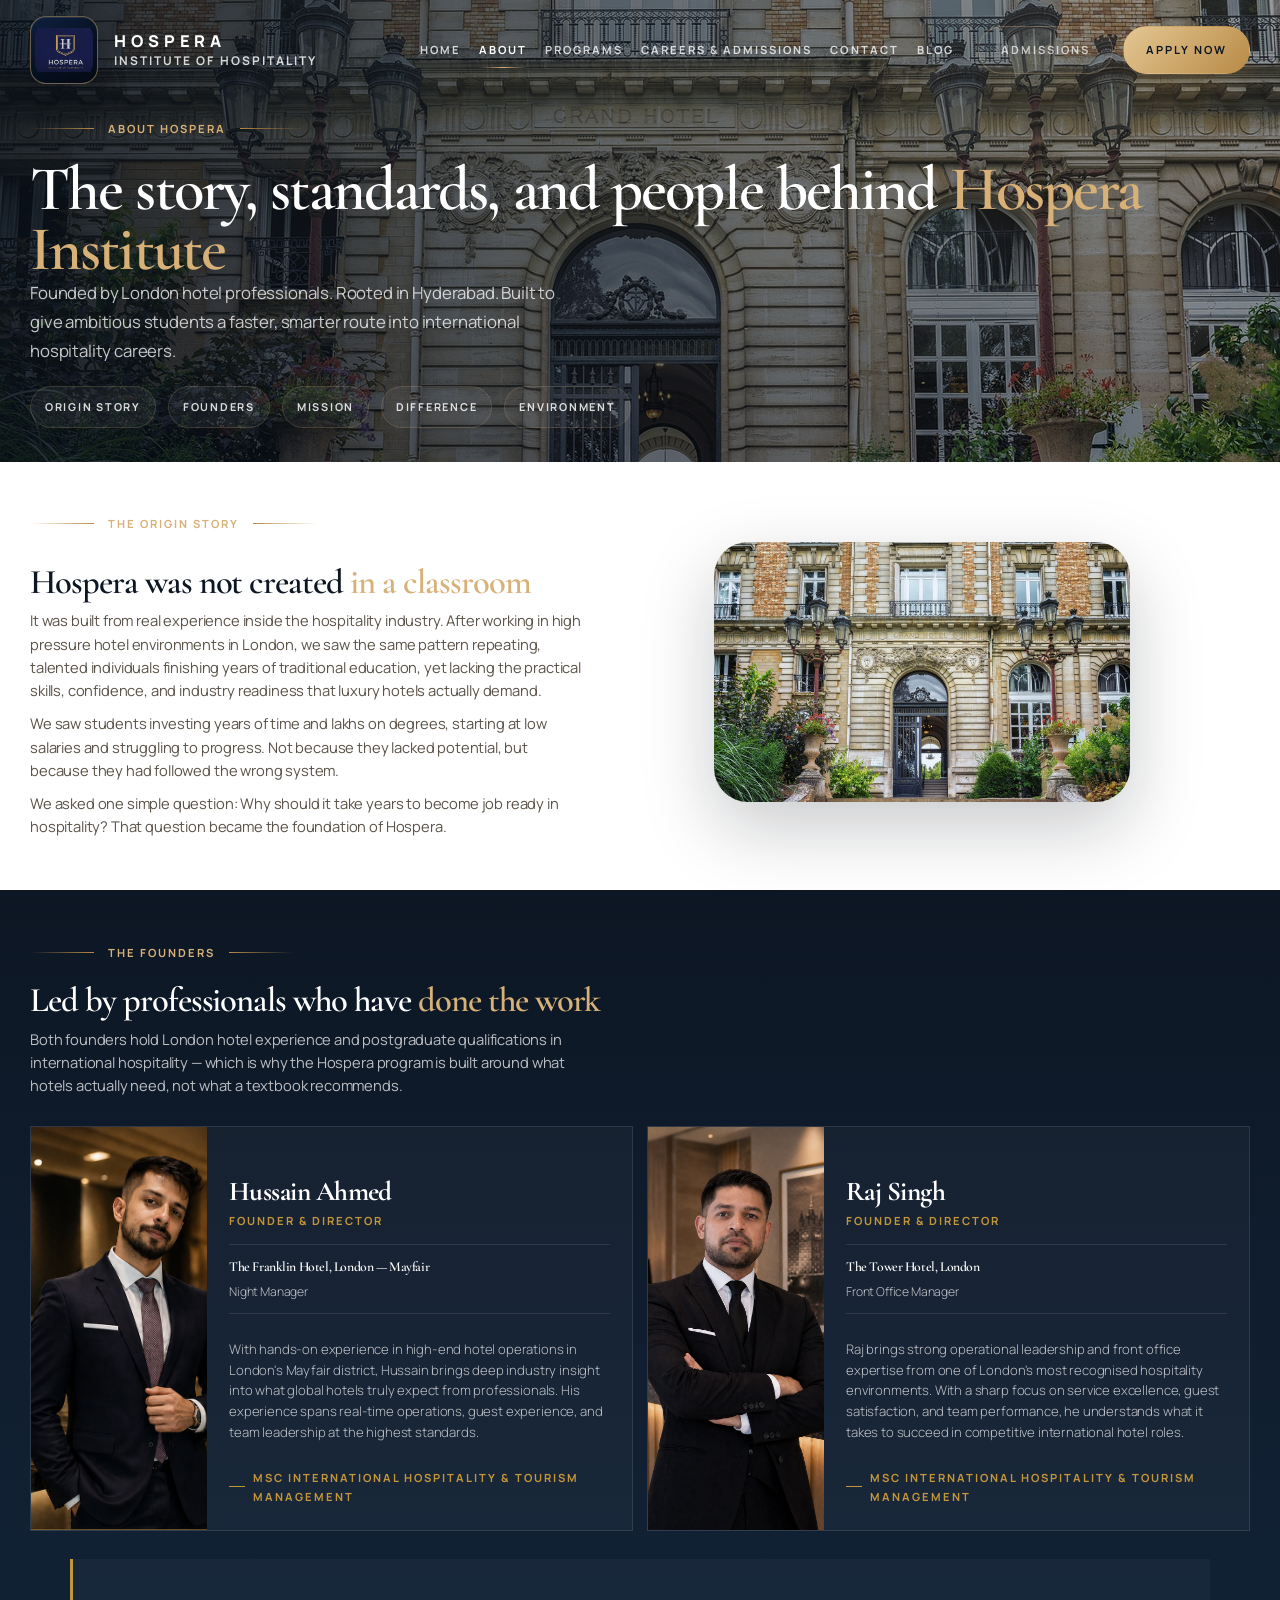
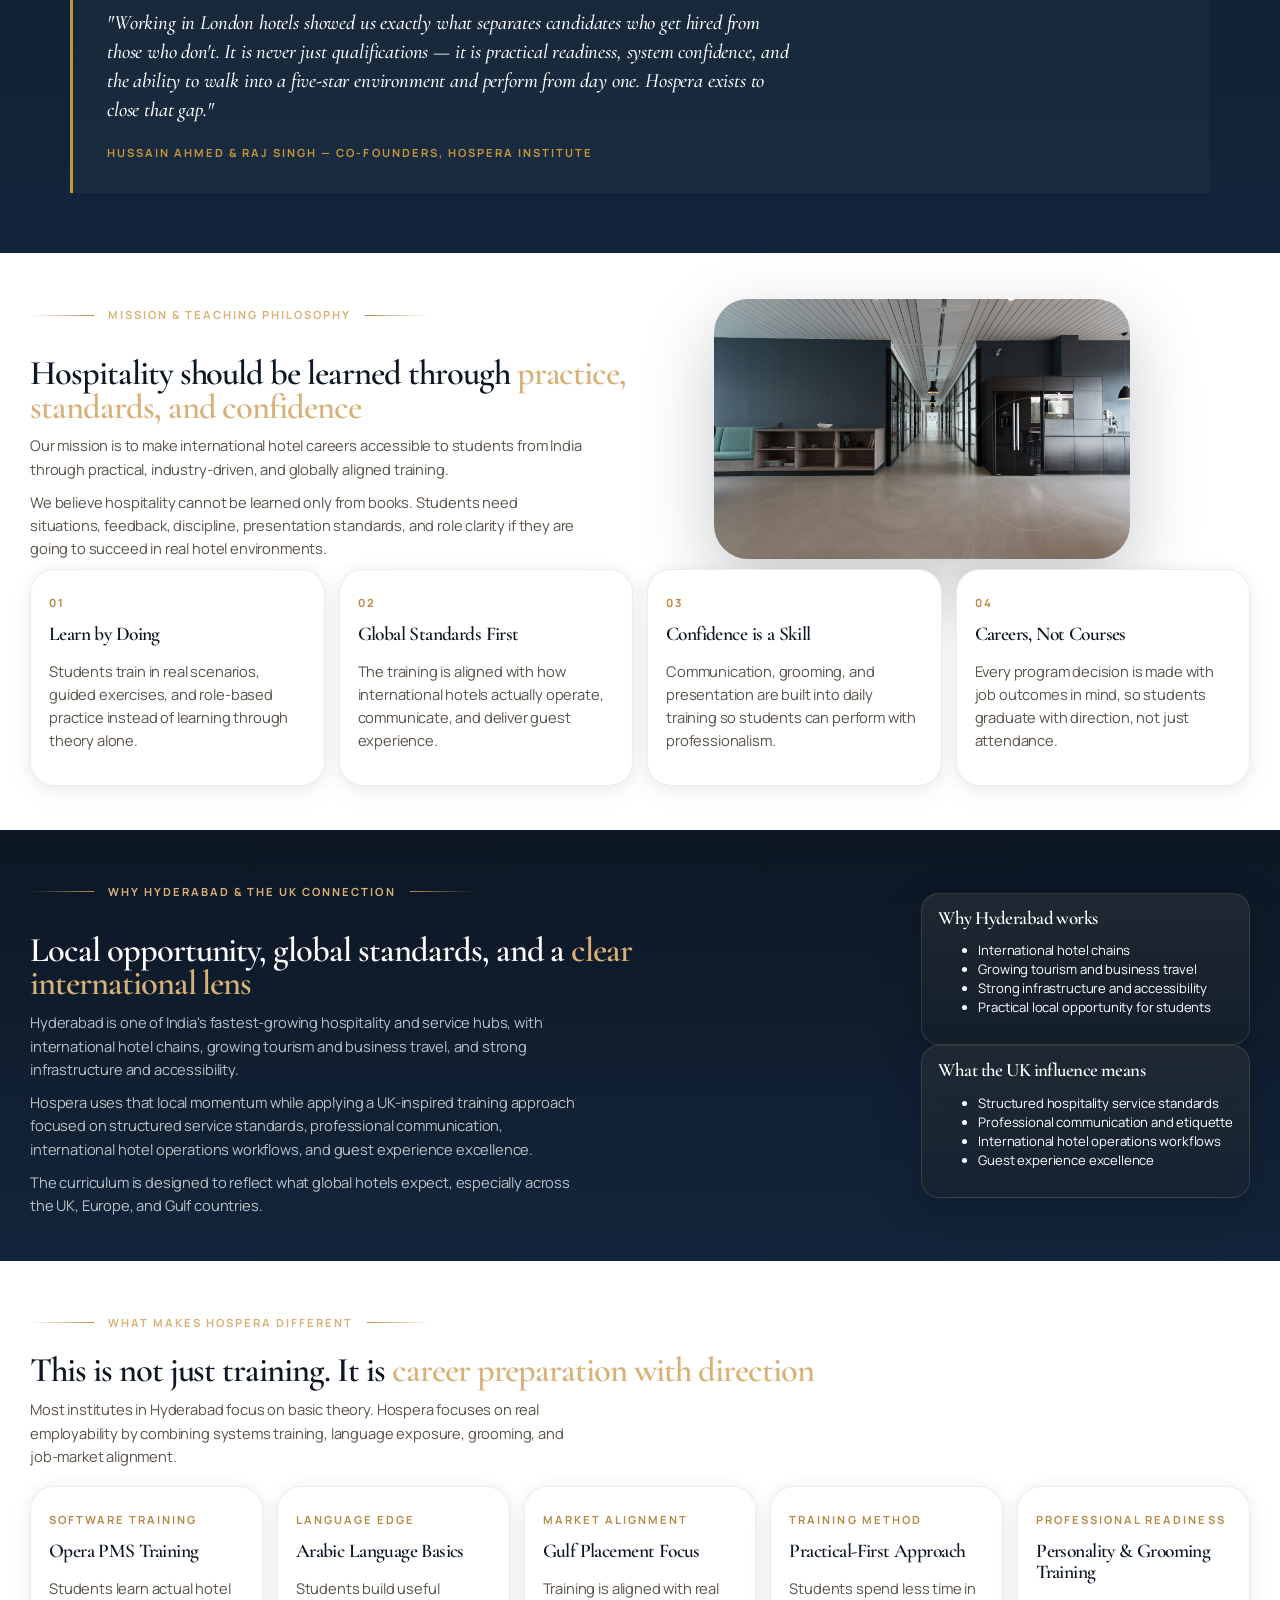
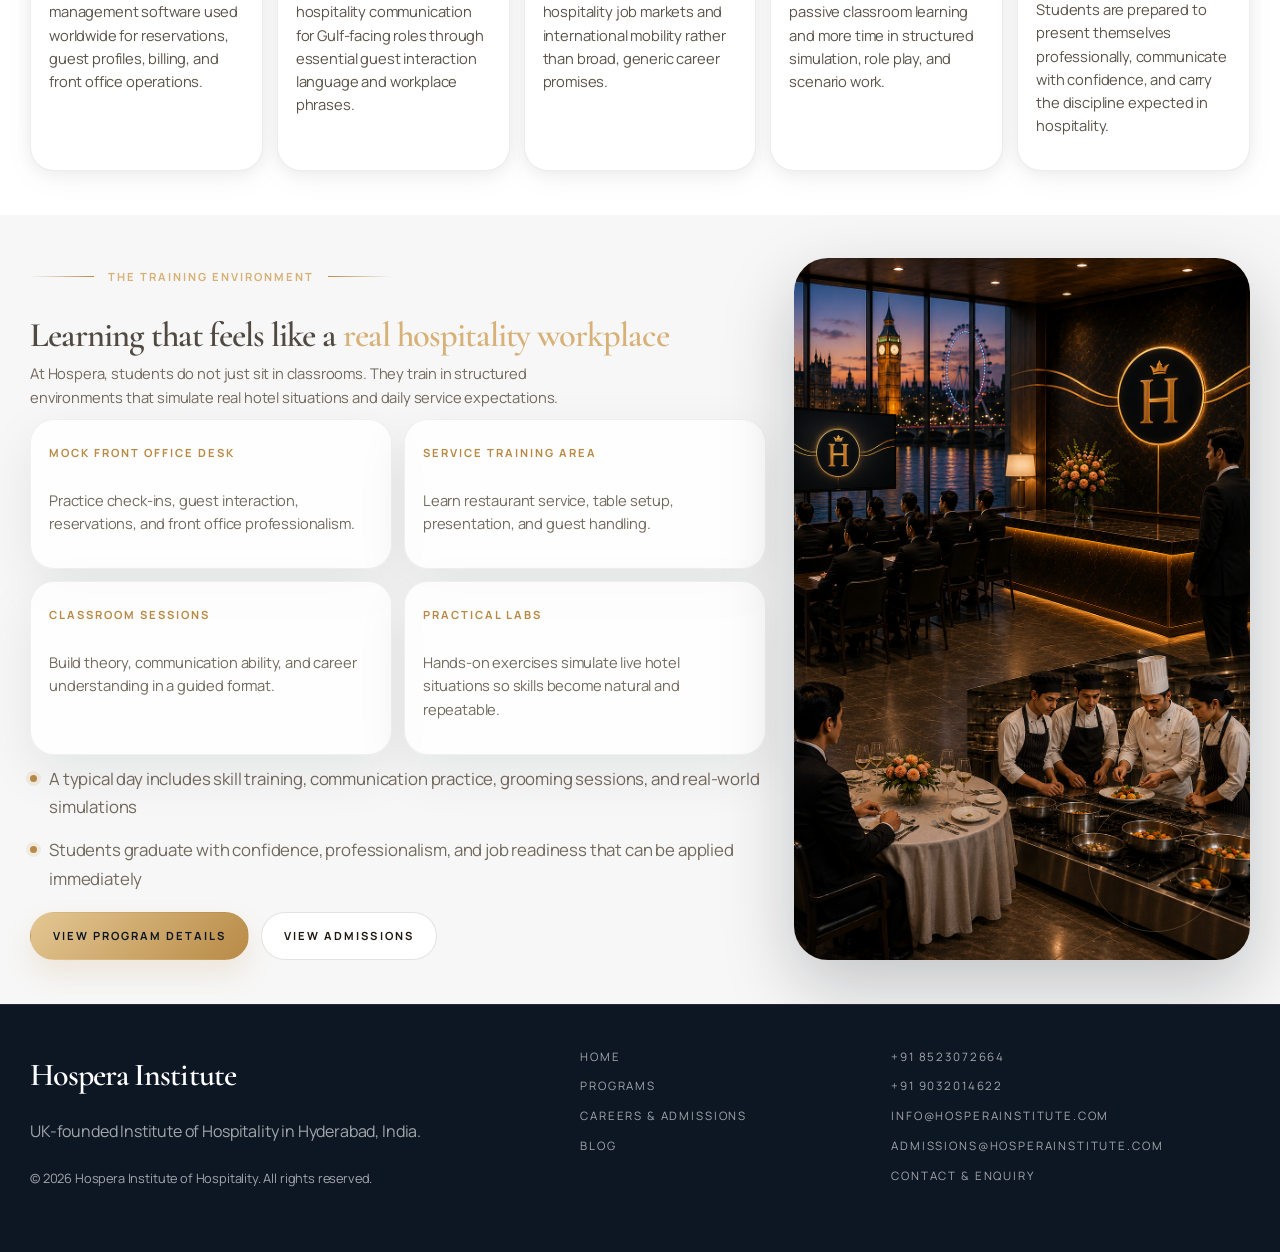
==== commit 776ae9de: "Add files via upload" ====
--- a/about.html
+++ b/about.html
@@ -287,6 +287,14 @@
     grid-template-columns: 1fr;
   }
 
+  .about-page #origin .about-story-media {
+    order: 1;
+  }
+
+  .about-page #origin .content-stack {
+    order: 2;
+  }
+
   .about-page #environment .about-compact-media {
     min-height: 360px;
   }
--- a/style.css
+++ b/style.css
@@ -2809,6 +2809,63 @@
   }
 }
 
+@media (max-width: 700px) {
+  .contact-grid {
+    grid-template-columns: 1fr !important;
+    gap: 18px;
+    align-items: start;
+  }
+
+  .contact-stack {
+    grid-template-columns: 1fr;
+    gap: 14px;
+  }
+
+  .contact-card,
+  .form-shell {
+    width: 100%;
+    padding: 18px;
+    border-radius: 18px;
+  }
+
+  .contact-card {
+    min-height: auto;
+  }
+
+  .contact-value {
+    font-size: 1.08rem;
+    line-height: 1.32;
+    overflow-wrap: anywhere;
+  }
+
+  .contact-copy {
+    margin-top: 10px;
+  }
+
+  .form-title {
+    font-size: clamp(1.85rem, 9vw, 2.45rem);
+    line-height: 1.05;
+  }
+
+  .form-grid {
+    grid-template-columns: 1fr;
+    gap: 14px;
+  }
+
+  .field input,
+  .field select,
+  .field textarea {
+    min-height: 48px;
+    padding: 13px 14px;
+    border-radius: 14px;
+    font-size: 16px;
+  }
+
+  .field textarea {
+    min-height: 118px;
+  }
+}
+
 .about-page #environment .about-compact-media {
   aspect-ratio: 3 / 4;
 }
